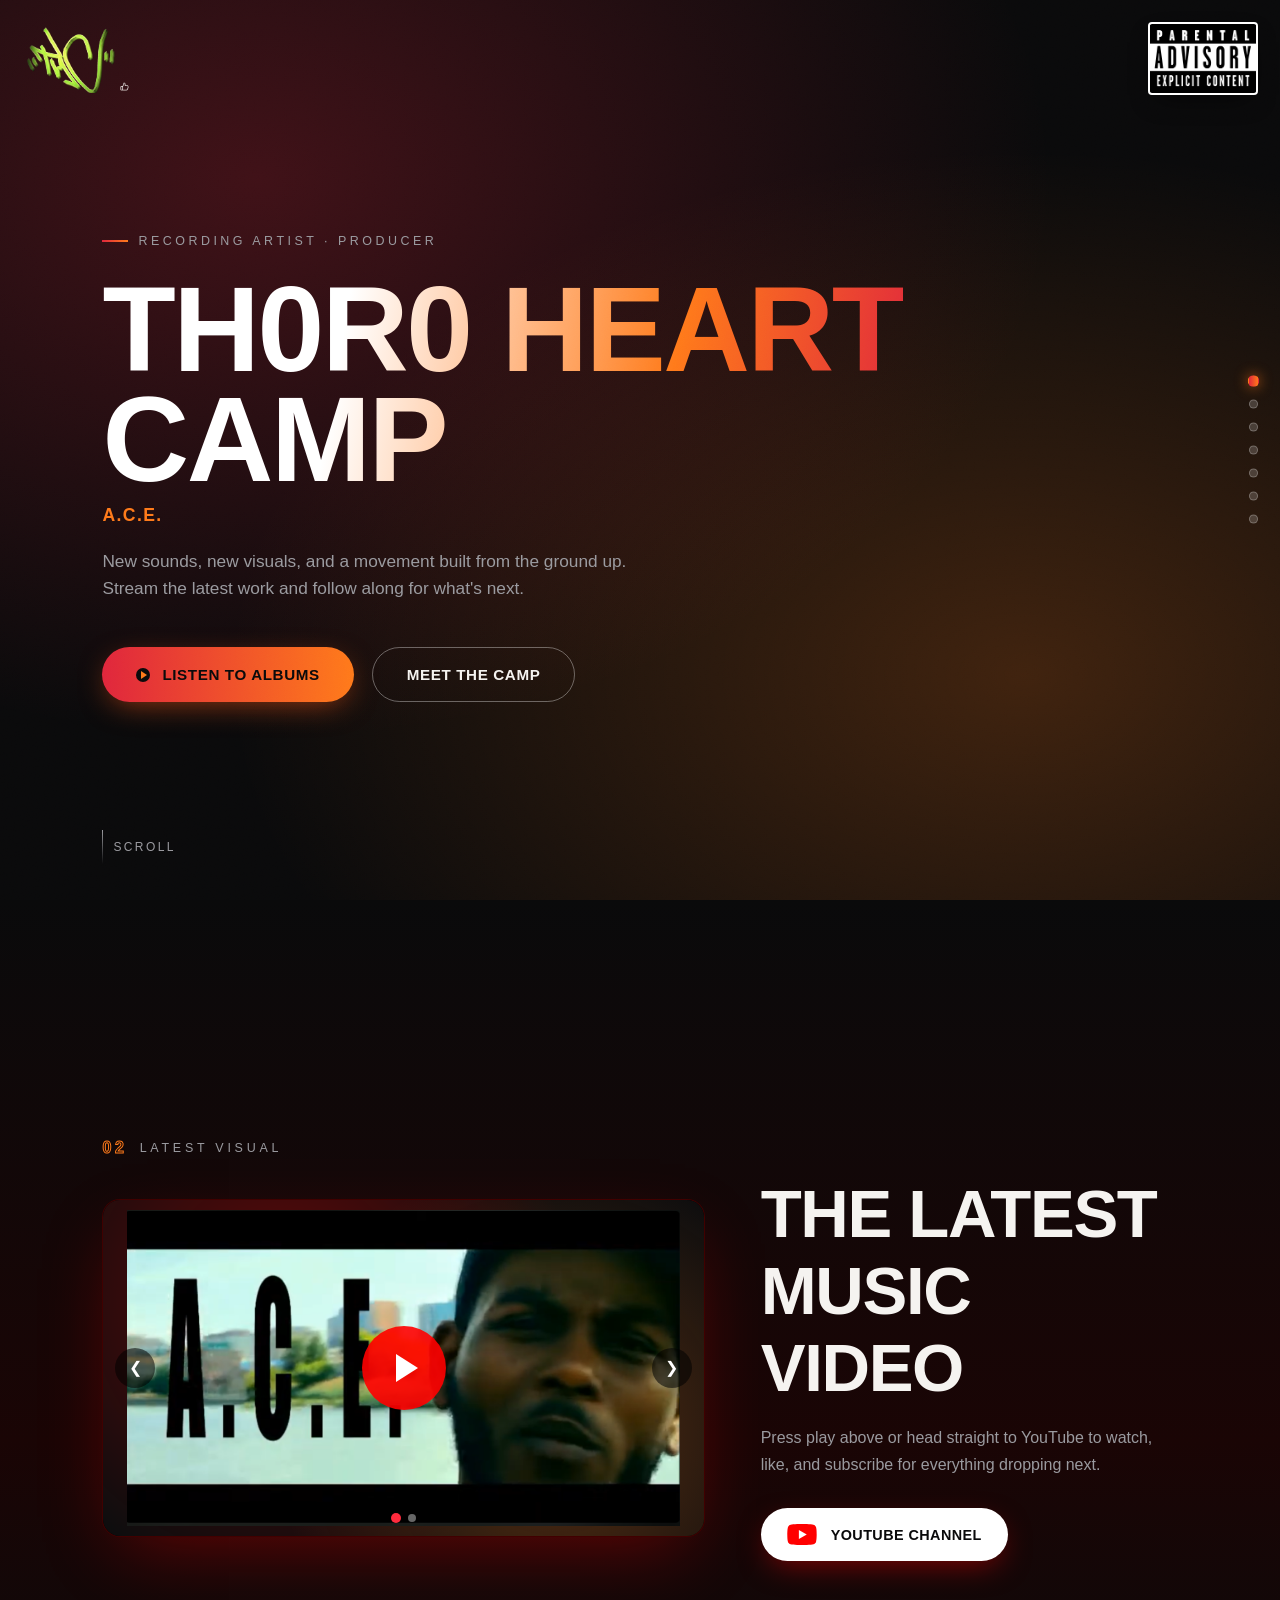
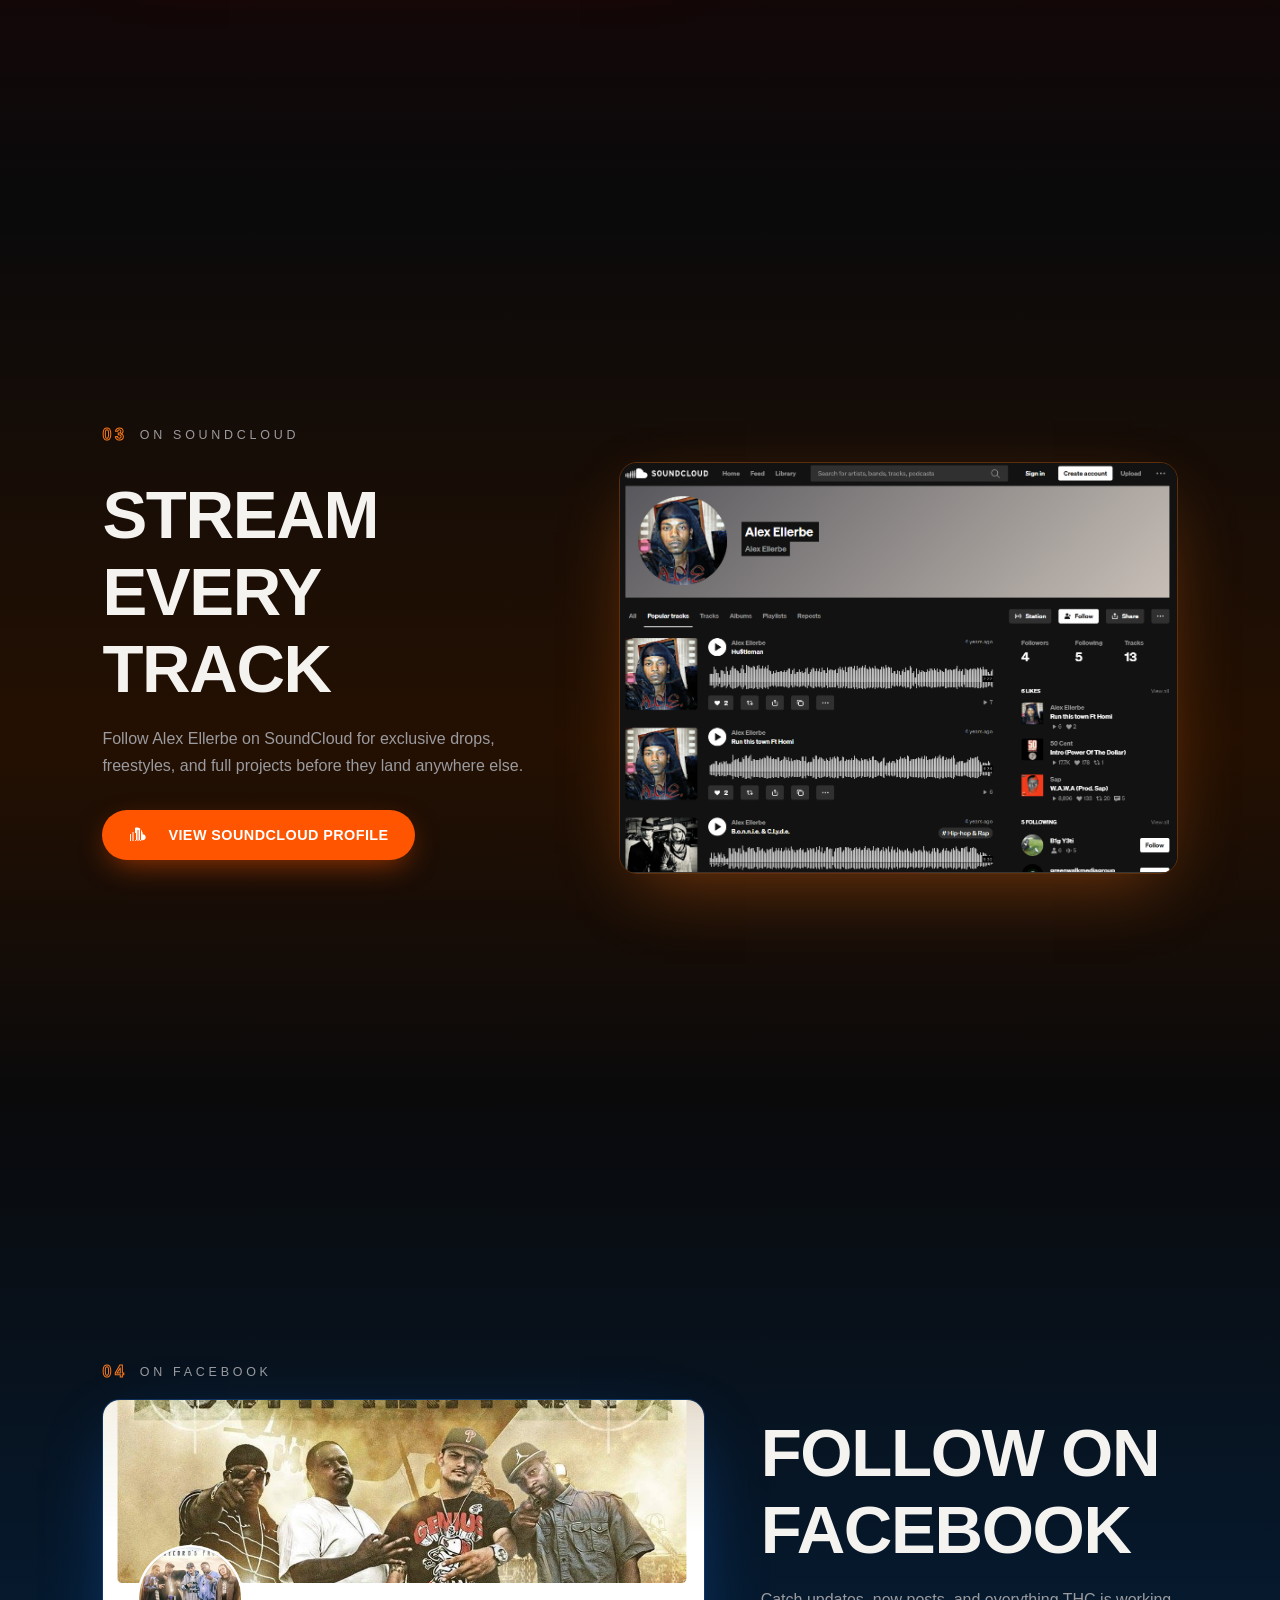
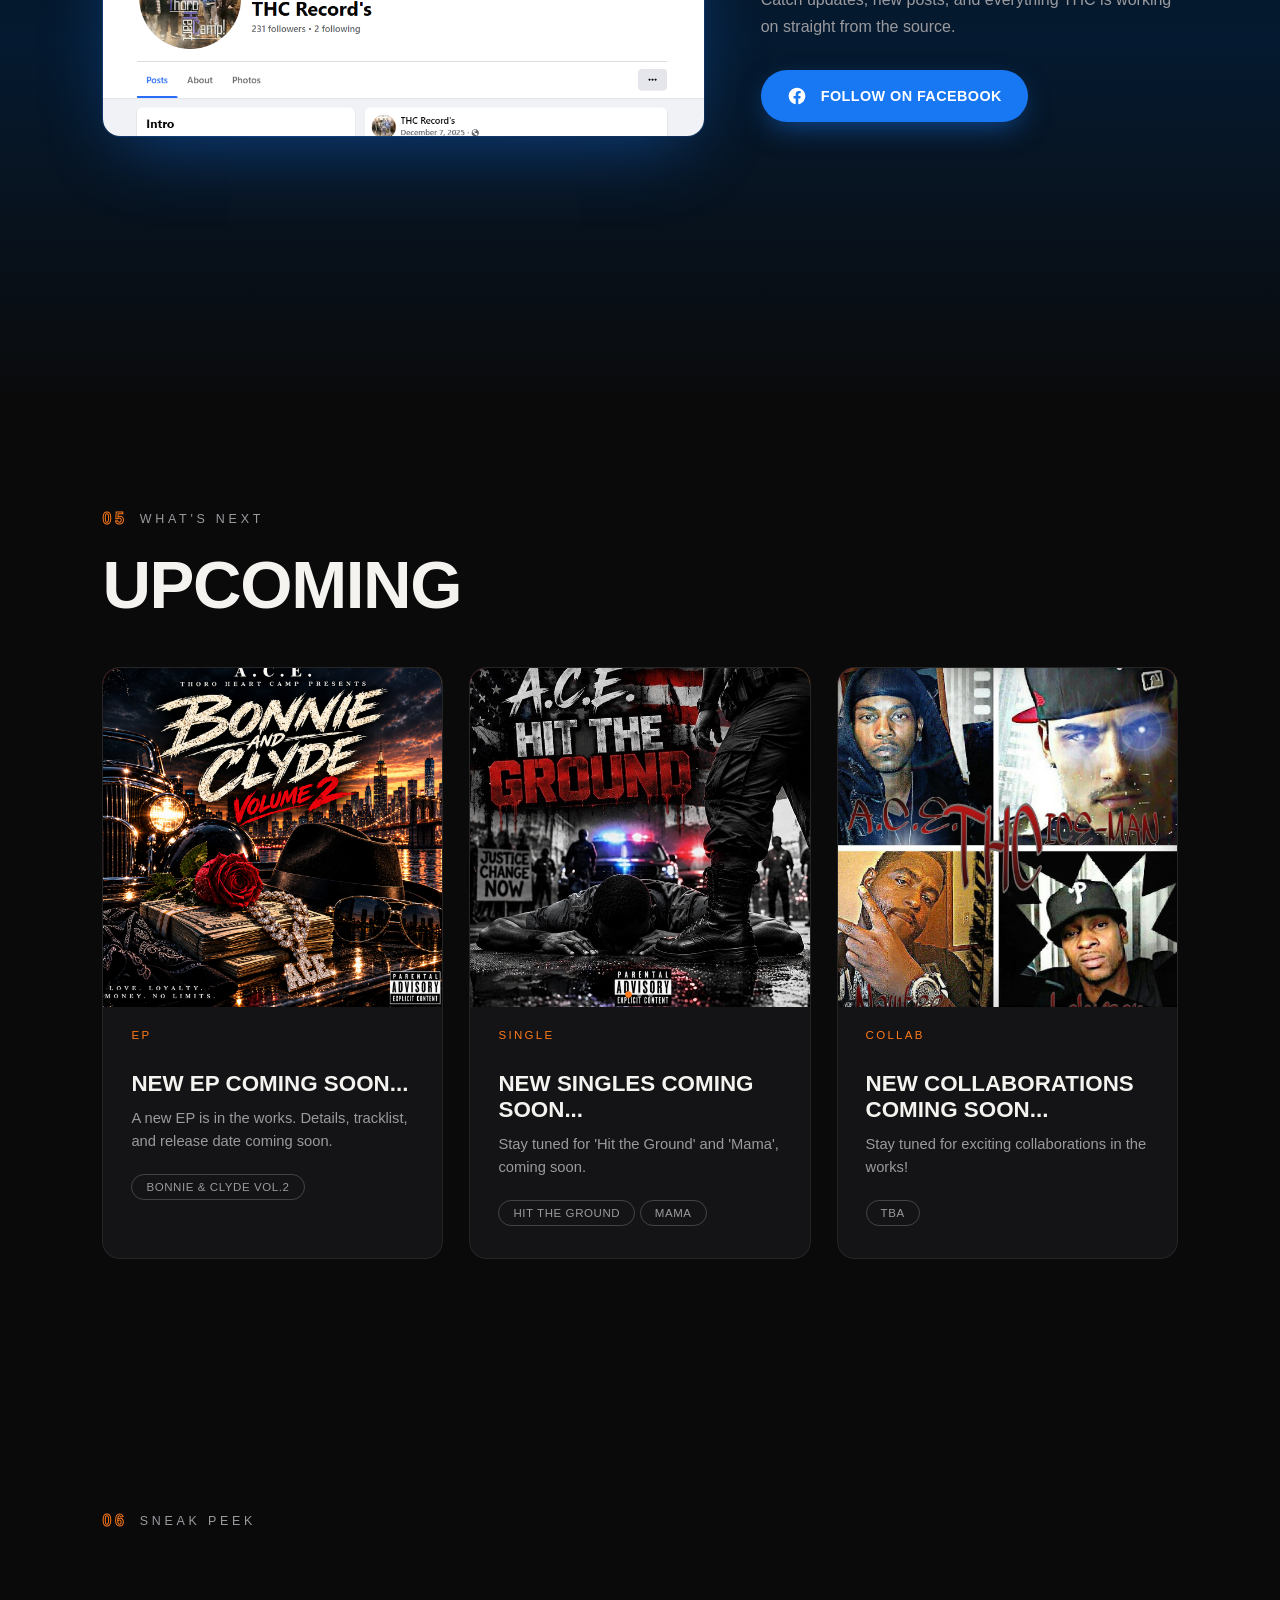
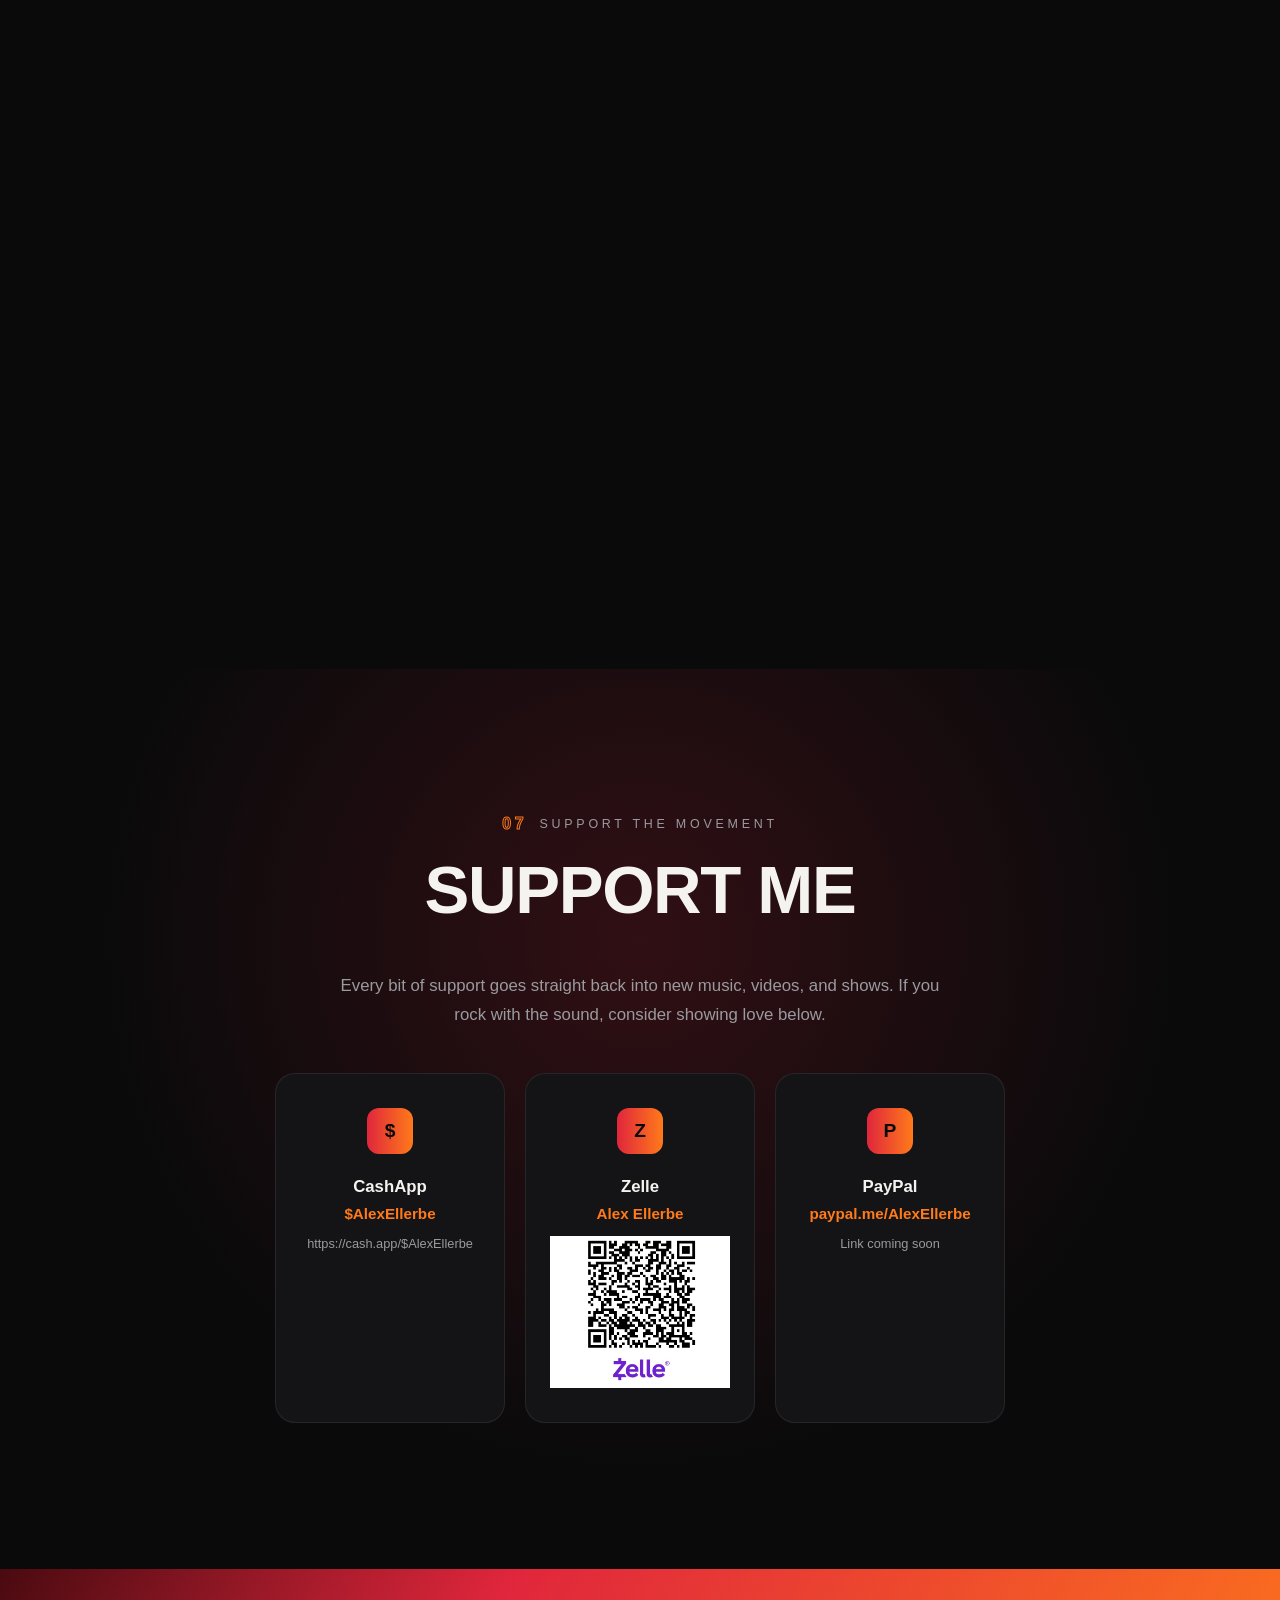
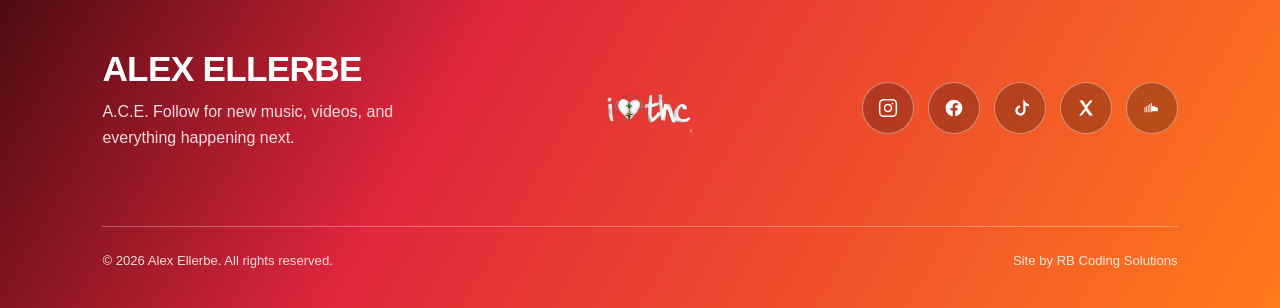
==== index.html @ c14cc1c6 "forever-remix" ====
<!doctype html>
<html lang="en">
<head>
<meta charset="UTF-8">
<meta name="viewport" content="width=device-width, initial-scale=1.0">
<title>Alex Ellerbe — A.C.E.</title>
<link rel="preconnect" href="https://fonts.googleapis.com">
<link rel="preconnect" href="https://fonts.gstatic.com" crossorigin>
<link href="https://fonts.googleapis.com/css2?family=Rubik+Bubbles&display=swap" rel="stylesheet">
<style>
  :root{
    --bg:#0a0a0b;
    --bg-2:#141416;
    --ink:#f5f3f0;
    --muted:#9a9a9f;
    --red:#e0263c;
    --orange:#ff7a1a;
    --grad: linear-gradient(90deg, var(--red), var(--orange));
    --yt-red:#ff0000;
    --sc-orange:#ff5500;
    --fb-blue:#1877f2;
  }
  *{box-sizing:border-box;}
  html{scroll-behavior:smooth;}
  body{
    margin:0;
    background:var(--bg);
    color:var(--ink);
    font-family: 'Helvetica Neue', Arial, sans-serif;
    -webkit-font-smoothing:antialiased;
    overflow-x:hidden;
  }
  h1,h2,h3{
    font-family: 'Arial Black', Arial, sans-serif;
    letter-spacing:-0.02em;
    text-transform:uppercase;
    margin:0;
  }
  a{color:inherit; text-decoration:none;}
  img{max-width:100%; display:block;}
  button{font-family:inherit; cursor:pointer;}

  /* ---------- NAV DOTS ---------- */
  .navdots{
    position:fixed; right:22px; top:50%; transform:translateY(-50%);
    display:flex; flex-direction:column; gap:14px; z-index:500;
  }
  .navdots a{
    width:9px; height:9px; border-radius:50%;
    background:rgba(255,255,255,0.18);
    border:1px solid rgba(255,255,255,0.25);
    transition:all .3s ease;
  }
  .navdots a.active{ background:var(--grad); border-color:transparent; box-shadow:0 0 10px rgba(255,122,26,.7); transform:scale(1.3);}
  @media (max-width:800px){ .navdots{display:none;} }

  /* ---------- GRAIN / NOISE ---------- */
  .grain{
    position:fixed; inset:0; pointer-events:none; z-index:2; opacity:.04; mix-blend-mode:overlay;
    background-image:url("data:image/svg+xml,%3Csvg xmlns='http://www.w3.org/2000/svg' width='120' height='120'%3E%3Cfilter id='n'%3E%3CfeTurbulence type='fractalNoise' baseFrequency='0.9' numOctaves='2' stitchTiles='stitch'/%3E%3C/filter%3E%3Crect width='100%25' height='100%25' filter='url(%23n)'/%3E%3C/svg%3E");
  }

  section{ position:relative; width:100%; min-height:100vh; padding:110px 8vw; display:flex; flex-direction:column; justify-content:center; }

  .reveal{ opacity:0; transform:translateY(36px); transition:opacity .9s ease, transform .9s ease; }
  .reveal.in{ opacity:1; transform:translateY(0); }

  /* ---------- HERO ---------- */
  .advisory-spot{
    position:absolute; top:22px; right:22px; z-index:5;
    width:110px; aspect-ratio:3/2; border-radius:4px; overflow:hidden;
    background:#000; border:2px solid #fff; box-shadow:0 10px 26px -10px rgba(0,0,0,.7);
  }
  .advisory-spot img{ position:absolute; inset:0; width:100%; height:100%; object-fit:contain; display:block; }
  .advisory-spot .cover-fallback{
    position:absolute; inset:0; display:flex; align-items:center; justify-content:center; text-align:center;
    font-family:'Arial Black',Arial,sans-serif; font-size:.56rem; color:#fff; text-transform:uppercase;
    letter-spacing:.05em; padding:4px; line-height:1.3;
  }
  .hero-image-spot{
    position:absolute; top:22px; left:22px; z-index:5;
    width:110px; aspect-ratio:3/2; border-radius:4px; overflow:hidden;
    /* background:#00000069; border:2px solid #fff; box-shadow:0 10px 26px -10px rgba(0,0,0,.7); */
  }
  .hero-image-spot img{ position:absolute; inset:0; width:100%; height:100%; object-fit:contain; display:block; }
  .hero-image-spot .cover-fallback{
    position:absolute; inset:0; display:flex; align-items:center; justify-content:center; text-align:center;
    font-family:'Arial Black',Arial,sans-serif; font-size:.56rem; color:#fff; text-transform:uppercase;
    letter-spacing:.05em; padding:4px; line-height:1.3;
  }
  @media (max-width:700px){
    .advisory-spot{ top:14px; right:14px; width:80px; }
    .advisory-spot .cover-fallback{ font-size:.44rem; }
    .hero-image-spot{ top:14px; left:14px; width:80px; }
    .hero-image-spot .cover-fallback{ font-size:.44rem; }
  }
  #hero{
    background:
      radial-gradient(ellipse at 20% 20%, rgba(224,38,60,.25), transparent 55%),
      radial-gradient(ellipse at 80% 75%, rgba(255,122,26,.22), transparent 55%),
      var(--bg);
    align-items:flex-start;
    padding-top:140px;
  }
  .kicker{
    display:inline-flex; align-items:center; gap:10px;
    font-size:.78rem; letter-spacing:.28em; color:var(--muted); text-transform:uppercase;
    margin-bottom:26px;
  }
  .kicker::before{ content:""; width:26px; height:2px; background:var(--grad); display:inline-block; }
  .hero-title{
    font-size:clamp(3rem, 10vw, 7.5rem);
    line-height:.92;
    background:linear-gradient(100deg,#fff 30%, var(--orange) 70%, var(--red) 100%);
    -webkit-background-clip:text; background-clip:text; color:transparent;
  }
  .hero-sub{
    margin-top:22px; max-width:560px; color:var(--muted); font-size:1.08rem; line-height:1.6;
  }
  .hero-alias{
    font-size:1.1rem; color:var(--orange); letter-spacing:.08em; margin-top:10px; font-weight:600;
  }
  .btn{
    display:inline-flex; align-items:center; gap:12px;
    padding:18px 34px; border-radius:100px; border:none;
    font-weight:800; font-size:.95rem; letter-spacing:.04em; text-transform:uppercase;
    background:var(--grad); color:#0a0a0b;
    box-shadow:0 8px 30px -8px rgba(255,90,20,.6);
    transition:transform .25s ease, box-shadow .25s ease;
  }
  .btn:hover{ transform:translateY(-3px) scale(1.02); box-shadow:0 14px 40px -8px rgba(255,90,20,.8); }
  .btn.ghost{
    background:transparent; color:var(--ink); border:1.5px solid rgba(255,255,255,.35); box-shadow:none;
  }
  .btn.ghost:hover{ border-color:var(--orange); color:var(--orange); transform:translateY(-3px); }
  .play-ico{
    width:14px; height:14px; border-radius:50%; background:#0a0a0b;
    display:inline-flex; align-items:center; justify-content:center;
  }
  .play-ico:after{ content:""; border-left:6px solid var(--orange); border-top:4px solid transparent; border-bottom:4px solid transparent; margin-left:2px;}
  .hero-actions{ display:flex; gap:18px; margin-top:44px; flex-wrap:wrap; }

  .scroll-cue{ position:absolute; bottom:36px; left:8vw; display:flex; align-items:center; gap:10px; color:var(--muted); font-size:.75rem; letter-spacing:.2em; text-transform:uppercase; }
  .scroll-cue .line{ width:1px; height:34px; background:linear-gradient(var(--muted), transparent); animation:scrolldown 1.8s infinite; }
  @keyframes scrolldown{ 0%{transform:scaleY(0); transform-origin:top;} 50%{transform:scaleY(1); transform-origin:top;} 51%{transform-origin:bottom;} 100%{transform:scaleY(0); transform-origin:bottom;} }

  .section-label{
    font-size:.78rem; letter-spacing:.3em; text-transform:uppercase; color:var(--muted); margin-bottom:18px; display:flex; align-items:center; gap:12px;
  }
  .section-label span.n{ font-size:1rem; -webkit-text-stroke:1px var(--orange); color:transparent; font-weight:800; }
  .section-title{ font-size:clamp(2.2rem,6vw,4.2rem); margin-bottom:44px; }

  /* ---------- EP PLAYER PAGE ---------- */
  .ep-page{
    position:fixed; inset:0; z-index:1000; background:var(--bg);
    overflow-y:auto; -webkit-overflow-scrolling:touch;
    opacity:0; visibility:hidden; pointer-events:none;
    transition:opacity .35s ease, visibility 0s linear .35s;
  }
  /* NOTE: no `transform` on this element — a transformed ancestor becomes the
     positioning anchor for any position:fixed descendant (like .now-bar),
     which breaks the player bar'''s pinning on mobile browsers. Fade only. */
  .ep-page.open{ opacity:1; visibility:visible; pointer-events:auto; transition:opacity .35s ease; }
  .ep-topbar{
    position:sticky; top:0; z-index:5; display:flex; align-items:center; justify-content:space-between;
    padding:20px 6vw; background:rgba(10,10,11,.85); backdrop-filter:blur(10px); border-bottom:1px solid rgba(255,255,255,.06);
  }
  .ep-back{
    display:inline-flex; align-items:center; gap:10px; background:rgba(255,255,255,.06); border:none; color:var(--ink);
    padding:10px 18px; border-radius:100px; font-size:.85rem; font-weight:700; letter-spacing:.03em; text-transform:uppercase;
    transition:background .2s ease;
  }
  .ep-back:hover{ background:rgba(255,255,255,.14); }
  .ep-hero{
    display:flex; align-items:flex-end; gap:28px; padding:56px 6vw 40px;
    background:
      radial-gradient(ellipse at 15% 0%, rgba(224,38,60,.3), transparent 60%),
      radial-gradient(ellipse at 85% 30%, rgba(255,122,26,.25), transparent 60%),
      var(--bg-2);
    flex-wrap:wrap;
  }
  .ep-cover{
    position:relative; width:180px; height:180px; border-radius:16px; flex-shrink:0; background:var(--grad);
    box-shadow:0 20px 50px -12px rgba(255,90,20,.5); overflow:hidden;
  }
  .ep-cover img{ position:absolute; inset:0; width:100%; height:100%; object-fit:cover; display:block; }
  .ep-cover .cover-fallback{
    position:absolute; inset:0; display:flex; align-items:center; justify-content:center;
    font-family:'Arial Black',Arial,sans-serif; font-size:2.4rem; color:#0a0a0b; text-transform:uppercase;
  }
  .ep-meta .ep-kind{ font-size:.78rem; letter-spacing:.25em; text-transform:uppercase; color:var(--orange); margin-bottom:10px; }
  .ep-meta h2{ font-size:clamp(1.8rem,4vw,3rem); margin-bottom:10px; }
  .ep-meta .ep-artist{ color:var(--muted); font-size:1rem; }
  .ep-meta .ep-stats{ display:flex; gap:22px; margin-top:18px; color:var(--muted); font-size:.85rem; flex-wrap:wrap; }
  .ep-meta .ep-stats b{ color:var(--ink); }

  .ep-list{ padding:16px 6vw 140px; }
  .track-row{
    display:flex; align-items:center; gap:18px; padding:16px 14px; border-radius:12px;
    border-bottom:1px solid rgba(255,255,255,.06); cursor:pointer; transition:background .2s ease;
  }
  .track-row:hover{ background:rgba(255,255,255,.04); }
  .track-row.playing{ background:rgba(255,122,26,.08); }
  .track-num{ width:26px; text-align:center; color:var(--muted); font-size:.9rem; flex-shrink:0; }
  .track-row.playing .track-num{ color:var(--orange); }
  .track-playbtn{
    width:42px; height:42px; border-radius:50%; background:rgba(255,255,255,.08); border:none; flex-shrink:0;
    display:flex; align-items:center; justify-content:center; transition:background .2s ease;
  }
  .track-row:hover .track-playbtn, .track-row.playing .track-playbtn{ background:var(--grad); }
  .track-playbtn .tri3{ border-left:11px solid var(--ink); border-top:7px solid transparent; border-bottom:7px solid transparent; margin-left:2px; }
  .track-row:hover .track-playbtn .tri3, .track-row.playing .track-playbtn .tri3{ border-left-color:#0a0a0b; }
  .track-playbtn .bars3{ display:none; align-items:flex-end; gap:2px; height:14px; }
  .track-playbtn.is-playing .tri3{ display:none; }
  .track-playbtn.is-playing .bars3{ display:flex; }
  .bars3 span{ width:3px; background:#0a0a0b; border-radius:1px; animation:barbounce 1s ease-in-out infinite; }
  .bars3 span:nth-child(2){ animation-delay:.2s; } .bars3 span:nth-child(3){ animation-delay:.4s; }
  @keyframes barbounce{ 0%,100%{ height:4px; } 50%{ height:14px; } }
  .track-info{ flex:1; min-width:0; }
  .track-info .t-title{ font-weight:700; font-size:1rem; white-space:nowrap; overflow:hidden; text-overflow:ellipsis; }
  .track-info .t-sub{ color:var(--muted); font-size:.82rem; margin-top:3px; }
  .track-wave{ display:none; align-items:flex-end; gap:2px; height:32px; width:120px; flex-shrink:0; }
  @media (min-width:700px){ .track-wave{ display:flex; } }
  .track-wave span{ flex:1; background:rgba(255,255,255,.18); border-radius:1px; }
  .track-row.playing .track-wave span{ background:linear-gradient(180deg,var(--orange),var(--red)); }
  .track-dur{ color:var(--muted); font-size:.85rem; width:48px; text-align:right; flex-shrink:0; }
  .track-dur.platform-badge{ width:auto; color:var(--orange); font-weight:700; font-size:.72rem; letter-spacing:.06em; text-transform:uppercase; }

  .track-embed{ max-height:0; overflow:hidden; transition:max-height .35s ease; }
  .track-embed.open{ max-height:200px; margin:2px 0 16px; }
  .track-embed .embed-inner{ border-radius:12px; overflow:hidden; background:#000; }
  .track-embed iframe{ width:100%; border:0; display:block; }

  .ep-elsewhere{ display:flex; gap:12px; flex-wrap:wrap; padding:0 6vw 60px; }
  .ep-elsewhere a{
    display:inline-flex; align-items:center; gap:10px; padding:12px 20px; border-radius:100px; font-size:.82rem;
    font-weight:700; letter-spacing:.03em; text-transform:uppercase; border:1px solid rgba(255,255,255,.15); transition:all .2s ease;
  }
  .ep-elsewhere a:hover{ border-color:var(--orange); background:rgba(255,122,26,.1); }

  /* ---------- ALBUMS GRID PAGE ---------- */
  .albums-intro{ padding:48px 6vw 8px; }
  .albums-intro h2{ font-size:clamp(1.8rem,4vw,3rem); margin-bottom:10px; }
  .albums-intro p{ color:var(--muted); max-width:520px; line-height:1.6; }
  .album-grid{
    display:grid; grid-template-columns:repeat(auto-fill, minmax(160px,1fr)); gap:26px;
    padding:28px 6vw 100px;
  }
  .album-card{ cursor:pointer; transition:transform .25s ease; }
  .album-card:hover{ transform:translateY(-6px); }
  .album-cover{
    position:relative; aspect-ratio:1/1; border-radius:16px; overflow:hidden; margin-bottom:14px;
    background:var(--grad); box-shadow:0 18px 40px -14px rgba(255,90,20,.4); transition:box-shadow .25s ease;
  }
  .album-card:hover .album-cover{ box-shadow:0 24px 55px -14px rgba(255,90,20,.55); }
  .album-cover img{ position:absolute; inset:0; width:100%; height:100%; object-fit:cover; display:block; }
  .album-cover .cover-fallback{
    position:absolute; inset:0; display:flex; align-items:center; justify-content:center;
    font-family:'Arial Black',Arial,sans-serif; font-size:1.3rem; color:rgba(10,10,11,.55);
    text-transform:uppercase; letter-spacing:.04em; text-align:center; padding:10px;
  }
  .album-cover .album-play{
    position:absolute; inset:0; display:flex; align-items:center; justify-content:center;
    background:rgba(10,10,11,0); transition:background .25s ease;
  }
  .album-card:hover .album-play{ background:rgba(10,10,11,.35); }
  .album-play .circle5{
    width:52px; height:52px; border-radius:50%; background:var(--grad); display:flex; align-items:center; justify-content:center;
    opacity:0; transform:scale(.8); transition:opacity .25s ease, transform .25s ease;
    box-shadow:0 8px 24px -6px rgba(255,90,20,.6);
  }
  .album-card:hover .circle5{ opacity:1; transform:scale(1); }
  .circle5 .tri5{ border-left:14px solid #0a0a0b; border-top:9px solid transparent; border-bottom:9px solid transparent; margin-left:3px; }
  .album-title{ font-weight:800; font-size:.98rem; line-height:1.3; }
  .album-kind{ color:var(--orange); font-size:.68rem; text-transform:uppercase; letter-spacing:.15em; margin-top:4px; }

  /* ---------- MEMBERS PAGE ---------- */
  .members-intro{ padding:48px 6vw 8px; }
  .members-intro h2{ font-size:clamp(1.8rem,4vw,3rem); margin-bottom:10px; }
  .members-intro p{ color:var(--muted); max-width:560px; line-height:1.6; }

  .member-grid{
    display:grid; grid-template-columns:repeat(auto-fill, minmax(220px,1fr)); gap:26px;
    padding:28px 6vw 10px;
  }
  .member-card{
    background:var(--bg-2); border:1px solid rgba(255,255,255,.07); border-radius:18px; overflow:hidden;
    transition:transform .3s ease, border-color .3s ease;
  }
  .member-card:hover{ transform:translateY(-6px); border-color:rgba(255,122,26,.45); }
  .member-photo{ position:relative; aspect-ratio:1/1; background:var(--grad); overflow:hidden; }
  .member-photo img{ position:absolute; inset:0; width:100%; height:100%; object-fit:cover; display:block; }
  .member-photo .cover-fallback{
    position:absolute; inset:0; display:flex; align-items:center; justify-content:center;
    font-family:'Arial Black',Arial,sans-serif; font-size:1.6rem; color:rgba(10,10,11,.55);
    text-transform:uppercase; letter-spacing:.04em;
  }
  .member-slot{ position:relative; }
  .tribute-tag{
    position:absolute; top:-24px; left:12px; z-index:6;
    font-family:'Rubik Bubbles', 'Arial Black', sans-serif;
    font-size:1.5rem; line-height:1; letter-spacing:.02em;
    color:#fff;
    -webkit-text-stroke: 1.5px #000;
    text-shadow:
      -2px 0 0 #000, 2px 0 0 #000, 0 -2px 0 #000, 0 2px 0 #000,
      -2px -2px 0 #000, 2px -2px 0 #000, -2px 2px 0 #000, 2px 2px 0 #000,
      0 6px 10px rgba(0,0,0,.5);
    transform:rotate(-6deg);
    pointer-events:none;
    white-space:nowrap;
  }
  .member-info{ padding:20px 22px 24px; }
  .member-name{ font-weight:800; font-size:1.15rem; text-transform:uppercase; letter-spacing:.02em; margin-bottom:3px; }
  .member-role{ color:var(--orange); font-size:.7rem; text-transform:uppercase; letter-spacing:.16em; margin-bottom:12px; }
  .member-bio{ color:var(--muted); font-size:.88rem; line-height:1.65; }

  .gallery-section{ padding:36px 6vw 100px; }
  .gallery-section h3{ font-size:clamp(1.4rem,3vw,2rem); margin-bottom:8px; }
  .gallery-section .gallery-sub{ color:var(--muted); font-size:.92rem; margin-bottom:26px; }
  .gallery-grid{
    display:grid; grid-template-columns:repeat(auto-fill, minmax(170px,1fr)); gap:16px;
  }
  .gallery-item{
    position:relative; min-height:170px; border-radius:14px; overflow:hidden; background:var(--bg-2);
    border:1px solid rgba(255,255,255,.07); transition:transform .3s ease, border-color .3s ease;
    display:flex; align-items:center; justify-content:center;
  }
  .gallery-item:hover{ transform:translateY(-4px); border-color:rgba(255,122,26,.4); }
  .gallery-item img{ display:block; width:100%; height:100%; max-height:480px; object-fit:contain; }
  .gallery-item .cover-fallback{
    position:absolute; inset:0; display:flex; align-items:center; justify-content:center;
    font-size:.7rem; letter-spacing:.1em; text-transform:uppercase; color:var(--muted);
  }

  .now-bar{
    position:fixed; left:0; right:0; bottom:0; z-index:6;
    background:rgba(14,14,15,.96); backdrop-filter:blur(10px); border-top:1px solid rgba(255,255,255,.08);
    display:flex; align-items:center; gap:18px; padding:12px 6vw;
    transform:translateY(100%); transition:transform .3s ease;
  }
  .now-bar.show{ transform:translateY(0); }
  .now-art{ width:44px; height:44px; border-radius:8px; background:var(--grad); flex-shrink:0; }
  .now-meta{ min-width:0; width:140px; flex-shrink:0; }
  .now-meta .n-title{ font-size:.88rem; font-weight:700; white-space:nowrap; overflow:hidden; text-overflow:ellipsis; }
  .now-meta .n-artist{ font-size:.75rem; color:var(--muted); white-space:nowrap; overflow:hidden; text-overflow:ellipsis; }
  .now-controls{ display:flex; align-items:center; gap:14px; flex-shrink:0; }
  .now-controls button{ background:none; border:none; color:var(--ink); display:flex; align-items:center; justify-content:center; }
  .now-controls .skip{ font-size:1.3rem; opacity:.8; }
  .now-controls .skip:hover{ opacity:1; color:var(--orange); }
  .now-playbtn{
    width:38px; height:38px; border-radius:50%; background:var(--grad) !important; display:flex; align-items:center; justify-content:center;
  }
  .now-playbtn .tri4{ border-left:10px solid #0a0a0b; border-top:6px solid transparent; border-bottom:6px solid transparent; margin-left:2px; }
  .now-playbtn .pause4{ display:none; gap:3px; }
  .now-playbtn .pause4 span{ width:3px; height:12px; background:#0a0a0b; border-radius:1px; }
  .now-playbtn.is-playing .tri4{ display:none; }
  .now-playbtn.is-playing .pause4{ display:flex; }
  .now-seek{ flex:1; display:flex; align-items:center; gap:10px; min-width:0; }
  .now-time{ font-size:.75rem; color:var(--muted); width:36px; flex-shrink:0; }
  .now-range{
    flex:1; height:4px; -webkit-appearance:none; appearance:none; background:rgba(255,255,255,.15); border-radius:2px; outline:none;
  }
  .now-range::-webkit-slider-thumb{ -webkit-appearance:none; width:13px; height:13px; border-radius:50%; background:var(--orange); cursor:pointer; }
  .now-range::-moz-range-thumb{ width:13px; height:13px; border-radius:50%; background:var(--orange); border:none; cursor:pointer; }
  @media (max-width:640px){ .now-meta{ display:none; } }

  /* ---------- YOUTUBE SECTION ---------- */
  #video{ background:linear-gradient(180deg, #0a0a0b, #1a0505 60%, #0a0a0b); }
  .video-wrap{
    display:grid; grid-template-columns:1.3fr .9fr; gap:56px; align-items:center;
  }
  @media (max-width:900px){ .video-wrap{ grid-template-columns:1fr; } }
  .video-carousel{
    position:relative; border-radius:18px; overflow:hidden; aspect-ratio:16/9; background:#000;
    border:1px solid rgba(255,0,0,.25);
    box-shadow:0 25px 70px -20px rgba(255,0,0,.35);
  }
  .video-track{ display:flex; width:100%; height:100%; transition:transform .5s ease; }
  .video-frame{
    position:relative; flex:0 0 100%; width:100%; height:100%; background:#000; overflow:hidden;
  }
  .video-frame iframe{ width:100%; height:100%; border:0; }
  .vid-arrow{
    position:absolute; top:50%; transform:translateY(-50%); z-index:6;
    width:40px; height:40px; border-radius:50%; border:none; cursor:pointer;
    background:rgba(0,0,0,.55); color:#fff; font-size:1rem; display:flex; align-items:center; justify-content:center;
    transition:background .2s ease;
  }
  .vid-arrow:hover{ background:rgba(224,38,60,.85); }
  .vid-arrow.prev{ left:12px; }
  .vid-arrow.next{ right:12px; }
  .vid-dots{
    position:absolute; bottom:14px; left:0; right:0; z-index:6;
    display:flex; justify-content:center; gap:8px;
  }
  .vid-dots span{
    width:8px; height:8px; border-radius:50%; background:rgba(255,255,255,.4); cursor:pointer;
    transition:background .2s ease, transform .2s ease; display:inline-block;
  }
  .vid-dots span.active{ background:#ff2b3d; transform:scale(1.25); }
  .video-frame a.thumb-link{ position:absolute; inset:0; display:block; }
  .video-frame .thumb{
    width:100%; height:100%; display:flex; align-items:center; justify-content:center; text-align:center; padding:24px;
    background:
      radial-gradient(circle at 30% 30%, rgba(255,0,0,.35), transparent 60%),
      radial-gradient(circle at 75% 70%, rgba(255,122,26,.3), transparent 55%),
      #0d0d0e;
    transition:filter .3s ease, transform .5s ease;
  }
  .video-frame:hover .thumb{ filter:brightness(1.15); transform:scale(1.03); }
  .thumb .thumb-text{ font-family:'Arial Black',Arial,sans-serif; text-transform:uppercase; letter-spacing:-.01em; font-size:clamp(1.4rem,3vw,2.2rem); color:rgba(255,255,255,.85); }
  .thumb .thumb-sub{ display:block; font-size:.85rem; letter-spacing:.2em; color:var(--muted); margin-top:10px; text-transform:uppercase; }
  .video-frame .play-overlay{
    position:absolute; inset:0; display:flex; align-items:center; justify-content:center; pointer-events:none;
  }
  .play-overlay .circle{
    width:84px; height:84px; border-radius:50%; background:rgba(255,0,0,.9); display:flex; align-items:center; justify-content:center;
    box-shadow:0 0 0 0 rgba(255,0,0,.5); transition:transform .3s ease;
  }
  .video-frame:hover .play-overlay .circle{ transform:scale(1.1); }
  .play-overlay .tri2{ border-left:22px solid #fff; border-top:14px solid transparent; border-bottom:14px solid transparent; margin-left:6px; }
  .yt-badge{
    display:inline-flex; align-items:center; gap:14px; padding:16px 26px; border-radius:100px;
    background:#fff; color:#0a0a0b; font-weight:800; letter-spacing:.03em; text-transform:uppercase; font-size:.9rem;
    box-shadow:0 10px 30px -8px rgba(255,0,0,.5);
    transition:transform .25s ease;
  }
  .yt-badge:hover{ transform:translateY(-3px) scale(1.03); }
  .yt-logo{ width:30px; height:21px; flex-shrink:0; }
  .video-copy p{ color:var(--muted); line-height:1.7; margin:18px 0 30px; max-width:440px; }

  /* ---------- SOUNDCLOUD SECTION ---------- */
  #soundcloud{ background:linear-gradient(180deg, #0a0a0b, #241002 60%, #0a0a0b); }
  .sc-wrap{
    display:grid; grid-template-columns:.95fr 1.15fr; gap:56px; align-items:center;
  }
  @media (max-width:900px){ .sc-wrap{ grid-template-columns:1fr; } }
  .sc-shot{
    border-radius:18px; overflow:hidden; border:1px solid rgba(255,122,26,.3);
    box-shadow:0 25px 70px -20px rgba(255,122,26,.4);
  }
  .sc-badge{
    display:inline-flex; align-items:center; gap:14px; padding:16px 26px; border-radius:100px;
    background:var(--sc-orange); color:#fff; font-weight:800; letter-spacing:.03em; text-transform:uppercase; font-size:.9rem;
    box-shadow:0 10px 30px -8px rgba(255,85,0,.6);
    transition:transform .25s ease;
  }
  .sc-badge:hover{ transform:translateY(-3px) scale(1.03); }
  .sc-copy p{ color:var(--muted); line-height:1.7; margin:18px 0 30px; max-width:440px; }

  /* ---------- FACEBOOK SECTION ---------- */
  #facebook{ background:linear-gradient(180deg, #0a0a0b, #051a30 60%, #0a0a0b); }
  .fb-wrap{
    display:grid; grid-template-columns:1.3fr .9fr; gap:56px; align-items:center;
  }
  @media (max-width:900px){ .fb-wrap{ grid-template-columns:1fr; } }
  .fb-panel{
    position:relative; border-radius:18px; overflow:hidden; aspect-ratio:16/9; background:#000;
    border:1px solid rgba(24,119,242,.3);
    box-shadow:0 25px 70px -20px rgba(24,119,242,.45);
    display:flex; align-items:center; justify-content:center;
    background:
      radial-gradient(circle at 30% 30%, rgba(24,119,242,.4), transparent 60%),
      radial-gradient(circle at 75% 70%, rgba(66,165,245,.28), transparent 55%),
      #0a0e14;
    transition:filter .3s ease, transform .5s ease;
  }
  .fb-panel:hover{ filter:brightness(1.15); transform:scale(1.02); }
  .fb-panel .fb-mark{ width:88px; height:88px; flex-shrink:0; }
  .fb-badge{
    display:inline-flex; align-items:center; gap:14px; padding:16px 26px; border-radius:100px;
    background:var(--fb-blue); color:#fff; font-weight:800; letter-spacing:.03em; text-transform:uppercase; font-size:.9rem;
    box-shadow:0 10px 30px -8px rgba(24,119,242,.6);
    transition:transform .25s ease;
  }
  .fb-badge:hover{ transform:translateY(-3px) scale(1.03); }
  .fb-copy p{ color:var(--muted); line-height:1.7; margin:18px 0 30px; max-width:440px; }

  /* ---------- UPCOMING ---------- */
  #upcoming{ background:var(--bg); }
  .cards{ display:grid; grid-template-columns:repeat(3,1fr); gap:26px; }
  @media (max-width:900px){ .cards{ grid-template-columns:1fr; } }
  .card{
    background:var(--bg-2); border:1px solid rgba(255,255,255,.07); border-radius:18px; padding:32px 28px;
    position:relative; overflow:hidden; transition:transform .3s ease, border-color .3s ease;
  }
  .card:hover{ transform:translateY(-8px); border-color:rgba(255,122,26,.5); }
  .card::before{
    content:""; position:absolute; top:0; left:0; right:0; height:3px; background:var(--grad);
    transform:scaleX(0); transform-origin:left; transition:transform .4s ease;
  }
  .card:hover::before{ transform:scaleX(1); }
  .card-cover{
    position:relative; aspect-ratio:1/1; margin:-32px -28px 22px; background:var(--bg-2); overflow:hidden;
  }
  .card-cover .cover-fallback{
    position:absolute; inset:0; display:flex; align-items:center; justify-content:center; z-index:0;
    background:var(--grad); font-family:'Arial Black',Arial,sans-serif; font-size:1.6rem; color:rgba(10,10,11,.55);
    text-transform:uppercase; letter-spacing:.04em;
  }
  .card-cover img.slide{
    position:absolute; inset:0; z-index:1; width:100%; height:100%; object-fit:cover; display:block;
    opacity:0; transition:opacity 1.1s ease, transform 6s ease;
  }
  .card-cover img.slide.active{ opacity:1; z-index:2; transform:scale(1.06); }
  .card:hover .card-cover img.slide.active{ transform:scale(1.12); }
  .card-cover .slide-dots{
    position:absolute; bottom:10px; left:0; right:0; z-index:3; display:flex; justify-content:center; gap:6px;
  }
  .card-cover .slide-dots span{ width:5px; height:5px; border-radius:50%; background:rgba(255,255,255,.4); transition:background .3s ease, transform .3s ease; }
  .card-cover .slide-dots span.active{ background:var(--orange); transform:scale(1.3); }
  .card .tag{ font-size:.72rem; letter-spacing:.2em; text-transform:uppercase; color:var(--orange); margin-bottom:16px; display:block; }
  .card h4{ font-size:1.4rem; text-transform:none; font-family:inherit; font-weight:800; margin-bottom:10px; }
  .card p{ color:var(--muted); font-size:.92rem; line-height:1.6; margin:0 0 20px; }
  .status-pill{ display:inline-block; font-size:.72rem; padding:6px 14px; border-radius:100px; border:1px solid rgba(255,255,255,.2); color:var(--muted); letter-spacing:.05em; text-transform:uppercase; }

  /* ---------- SNIPPETS ---------- */
  #snippets{ background:var(--bg); }
  .snippets-sub{ color:var(--muted); font-size:.95rem; margin:-10px 0 34px; max-width:560px; }
  .snippet-grid{ display:grid; grid-template-columns:repeat(3,1fr); gap:26px; }
  @media (max-width:900px){ .snippet-grid{ grid-template-columns:1fr; } }
  .snippet-card{
    background:var(--bg-2); border:1px solid rgba(255,255,255,.07); border-radius:18px; overflow:hidden;
    transition:transform .3s ease, border-color .3s ease;
  }
  .snippet-card:hover{ transform:translateY(-6px); border-color:rgba(255,122,26,.45); }
  .snippet-cover{ position:relative; aspect-ratio:1/1; background:var(--grad); overflow:hidden; }
  .snippet-cover img{ position:absolute; inset:0; width:100%; height:100%; object-fit:cover; display:block; }
  .snippet-cover .cover-fallback{
    position:absolute; inset:0; display:flex; align-items:center; justify-content:center; z-index:0;
    font-family:'Arial Black',Arial,sans-serif; font-size:1.6rem; color:rgba(10,10,11,.55);
    text-transform:uppercase; letter-spacing:.04em;
  }
  .snippet-play{
    position:absolute; inset:0; margin:auto; width:60px; height:60px; border-radius:50%; border:none; cursor:pointer;
    background:rgba(10,10,11,.55); display:flex; align-items:center; justify-content:center; z-index:2;
    transition:background .25s ease, transform .25s ease;
  }
  .snippet-card:hover .snippet-play{ background:rgba(224,38,60,.85); transform:scale(1.08); }
  .snippet-play .tri3{ border-left:18px solid #fff; border-top:12px solid transparent; border-bottom:12px solid transparent; margin-left:4px; }
  .snippet-play .bars3{ display:none; align-items:flex-end; gap:4px; height:22px; }
  .snippet-play.is-playing .tri3{ display:none; }
  .snippet-play.is-playing .bars3{ display:flex; }
  .snippet-play .bars3 span{ width:5px; background:#fff; border-radius:2px; animation:barbounce 1s ease-in-out infinite; }
  .snippet-play .bars3 span:nth-child(2){ animation-delay:.2s; }
  .snippet-play .bars3 span:nth-child(3){ animation-delay:.4s; }
  .snippet-info{ padding:18px 20px 22px; }
  .snippet-title{ font-weight:800; font-size:1rem; margin-bottom:12px; }
  .snippet-bar{ height:4px; border-radius:100px; background:rgba(255,255,255,.1); overflow:hidden; }
  .snippet-fill{ display:block; height:100%; width:0%; background:var(--grad); transition:width .1s linear; }

  /* ---------- SUPPORT ---------- */
  #support{
    background:radial-gradient(ellipse at 50% 30%, rgba(224,38,60,.18), transparent 60%), var(--bg);
    text-align:center; align-items:center;
  }
  #support .section-label, #support .section-title, #support .support-copy{ align-self:center; }
  .support-copy{ max-width:600px; margin:0 auto 44px; color:var(--muted); line-height:1.7; font-size:1.05rem; }
  .support-options{ display:flex; gap:20px; justify-content:center; flex-wrap:wrap; }
  .support-card{
    width:230px; padding:34px 24px; border-radius:20px; background:var(--bg-2);
    border:1px solid rgba(255,255,255,.08); transition:transform .3s ease, border-color .3s ease;
  }
  .support-card:hover{ transform:translateY(-6px); border-color:var(--orange); }
  .support-icon{ width:46px; height:46px; margin:0 auto 18px; border-radius:12px; background:var(--grad); display:flex; align-items:center; justify-content:center; font-weight:800; color:#0a0a0b; font-size:1.2rem; }
  .support-card h4{ text-transform:none; font-family:inherit; font-weight:800; font-size:1.05rem; margin-bottom:8px; }
  .support-card .tagname{ color:var(--orange); font-weight:700; font-size:.95rem; margin-bottom:14px; }
  .support-card .note{ color:var(--muted); font-size:.8rem; }

  /* ---------- FOOTER ---------- */
  footer{
    background:linear-gradient(120deg, #4a0a10, var(--red) 35%, var(--orange) 100%);
    padding:80px 8vw 40px;
    position:relative;
  }
  .foot-top{ display:flex; justify-content:space-between; align-items:center; flex-wrap:wrap; gap:40px; margin-bottom:60px; }
  .foot-brand h2{ font-size:2.2rem; color:#fff; }
  .foot-brand p{ color:rgba(255,255,255,.85); margin-top:10px; max-width:320px; line-height:1.6; }
  .foot-image-spot{
    position:relative; width:100px; height:100px; border-radius:12px; overflow:hidden; flex-shrink:0;
    /* background:rgba(0,0,0,.25); border:1.5px solid rgba(255,255,255,.4); */
  }
  .foot-image-spot img{ position:absolute; inset:0; width:100%; height:100%; object-fit:contain; display:block; }
  .foot-image-spot .cover-fallback{
    position:absolute; inset:0; display:flex; align-items:center; justify-content:center; text-align:center;
    font-size:.68rem; letter-spacing:.08em; text-transform:uppercase; color:rgba(255,255,255,.85); padding:6px; line-height:1.3;
  }
  .social-row{ display:flex; gap:14px; flex-wrap:wrap; }
  .social-btn{
    width:52px; height:52px; border-radius:50%; background:rgba(0,0,0,.25); border:1.5px solid rgba(255,255,255,.4);
    display:flex; align-items:center; justify-content:center; color:#fff; transition:all .25s ease;
  }
  .social-btn:hover{ background:#0a0a0b; border-color:#0a0a0b; transform:translateY(-4px); }
  .social-btn svg{ width:20px; height:20px; }
  .foot-bottom{ display:flex; justify-content:space-between; flex-wrap:wrap; gap:14px; border-top:1px solid rgba(255,255,255,.3); padding-top:26px; color:rgba(255,255,255,.85); font-size:.82rem; }

  ::selection{ background:var(--orange); color:#0a0a0b; }
</style>
</head>
<body>

<div class="grain"></div>

<nav class="navdots" id="navdots">
  <a href="#hero" data-label="Home" class="active"></a>
  <a href="#video" data-label="Video"></a>
  <a href="#soundcloud" data-label="SoundCloud"></a>
  <a href="#facebook" data-label="Facebook"></a>
  <a href="#upcoming" data-label="Upcoming"></a>
  <a href="#snippets" data-label="Snippets"></a>
  <a href="#support" data-label="Support"></a>
</nav>

<!-- HERO -->
<section id="hero">
  <!--
    PARENTAL ADVISORY IMAGE SPOT — top right corner of the hero.
    Change the src="..." below to point at your advisory image file.
    If the image doesn't load yet, this just shows a placeholder box
    instead of a broken image icon.
  -->
  <div class="advisory-spot">
    <div class="cover-fallback">Parental Advisory Image Here</div>
    <img src="gallery/Parental_Advisory_label.svg.png" alt="Parental Advisory" onerror="this.remove()">
  </div>
  <!--
    IMAGE SPOT — top left corner of the hero, same size as the Parental
    Advisory spot. Change the src="..." below to point at your image file.
  -->
  <div class="hero-image-spot">
    <!-- <div class="cover-fallback">Image Here</div> -->
    <img src="gallery/thcgraffiti.png" alt="" onerror="this.remove()">
  </div>
  <div class="reveal in">
    <div class="kicker">Recording Artist &middot; Producer</div>
    <h1 class="hero-title">Th0r0 Heart<br>Camp</h1>
    <div class="hero-alias">A.C.E.</div>
    <p class="hero-sub">New sounds, new visuals, and a movement built from the ground up. Stream the latest work and follow along for what's next.</p>
    <div class="hero-actions">
      <button class="btn" id="openPlayer"><span class="play-ico"></span> Listen to Albums</button>
      <button class="btn ghost" id="openMembers">Meet The Camp</button>
    </div>
  </div>
  <div class="scroll-cue"><span class="line"></span> Scroll</div>
</section>

<!-- ALBUMS — GRID OF ALL RELEASES -->
<div class="ep-page" id="albumsPage">
  <div class="ep-topbar">
    <button class="ep-back" id="albumsClose">&larr; Back</button>
    <div style="color:var(--muted); font-size:.8rem; letter-spacing:.15em; text-transform:uppercase;">Discography</div>
  </div>

  <div class="albums-intro">
    <h2>Albums &amp; EPs</h2>
    <p>Pick a release to open its tracklist and start streaming.</p>
  </div>

  <div class="album-grid" id="albumGrid"><!-- album cards injected by script --></div>
</div>

<!-- MEMBERS — MEET THE CAMP -->
<div class="ep-page" id="membersPage">
  <div class="ep-topbar">
    <button class="ep-back" id="membersClose">&larr; Back</button>
    <div style="color:var(--muted); font-size:.8rem; letter-spacing:.15em; text-transform:uppercase;">The Camp</div>
  </div>

  <div class="members-intro">
    <h2>Meet TH0R0 HEART CAMP</h2>
    <p>The crew behind the sound.</p>
  </div>

  <div class="member-grid" id="memberGrid"><!-- member cards injected by script --></div>

  <div class="gallery-section">
    <h3>Gallery</h3>
    <div class="gallery-sub">A few shots of the camp.</div>
    <!--
      GALLERY — add, remove, or reorder photos by editing these blocks
      directly. Each one is a self-contained "slot":
        1. Change the src="..." to point at your image file.
        2. Change the alt="..." to a short description of the photo.
      A slot with no working image just shows a "Photo" placeholder
      tile instead of a broken image icon — safe to leave as-is
      until you have the real picture. Copy/paste a whole block to
      add more slots.
    -->
    <div class="gallery-grid" id="galleryGrid">
      <div class="gallery-item">
        <!-- <div class="cover-fallback">Photo</div> -->
        <img src="gallery/9444.jpg" alt="Gallery photo 1" onerror="this.remove()">
      </div>
      <div class="gallery-item">
        <!-- <div class="cover-fallback">Photo</div> -->
        <img src="gallery/9443.jpg" alt="Gallery photo 2" onerror="this.remove()">
      </div>
      <div class="gallery-item">
        <!-- <div class="cover-fallback">Photo</div> -->
        <img src="gallery/9445.jpg" alt="Gallery photo 3" onerror="this.remove()">
      </div>
      <div class="gallery-item">
        <!-- <div class="cover-fallback">Photo</div> -->
        <img src="gallery/9554.jpg" alt="Gallery photo 4" onerror="this.remove()">
      </div>
      <div class="gallery-item">
        <!-- <div class="cover-fallback">Photo</div> -->
        <img src="gallery/9557.jpg" alt="Gallery photo 5" onerror="this.remove()">
      </div>
      <!-- <div class="gallery-item">
        <div class="cover-fallback">Photo</div>
        <img src="gallery/955.jpg" alt="Gallery photo 6" onerror="this.remove()">
      </div> -->
    </div>
  </div>
</div>

<!-- LISTEN TO EP — CUSTOM PLAYER PAGE (scoped to whichever album was opened) -->
<div class="ep-page" id="epPage">
  <div class="ep-topbar">
    <button class="ep-back" id="epClose">&larr; Albums</button>
    <div style="color:var(--muted); font-size:.8rem; letter-spacing:.15em; text-transform:uppercase;">Now Streaming</div>
  </div>

  <div class="ep-hero">
    <div class="ep-cover" id="epCoverFallback"></div>
    <div class="ep-meta">
      <div class="ep-kind" id="epKind">EP</div>
      <h2 id="epTitle">—</h2>
      <div class="ep-artist">Alex Ellerbe</div>
      <div class="ep-stats"><span><b id="epTrackCount">0</b> tracks</span><span id="epTotalDur">--:-- total</span></div>
    </div>
  </div>

  <div class="ep-list" id="epList"><!-- track rows injected by script --></div>

  <div class="ep-elsewhere">
    <a href="https://on.soundcloud.com/LD1K7P9gMBk1OasAsx" target="_blank" rel="noopener" style="color:var(--sc-orange);" id="epAlsoLink">Also on SoundCloud</a>

  </div>

  <div class="now-bar" id="nowBar">
    <div class="now-art"></div>
    <div class="now-meta">
      <div class="n-title" id="nowTitle">—</div>
      <div class="n-artist">Alex Ellerbe</div>
    </div>
    <div class="now-controls">
      <button class="skip" id="prevBtn" aria-label="Previous track">⏮</button>
      <button class="now-playbtn" id="nowPlayBtn" aria-label="Play or pause">
        <span class="tri4"></span>
        <span class="pause4"><span></span><span></span></span>
      </button>
      <button class="skip" id="nextBtn" aria-label="Next track">⏭</button>
    </div>
    <div class="now-seek">
      <span class="now-time" id="curTime">0:00</span>
      <input type="range" class="now-range" id="seekRange" min="0" max="100" value="0">
      <span class="now-time" id="durTime">0:00</span>
    </div>
  </div>
</div>

<!-- MUSIC VIDEO -->
<section id="video">
  <div class="section-label"><span class="n">02</span> Latest Visual</div>
  <div class="video-wrap">
    <div class="video-carousel reveal">
      <!--
        VIDEOS — add, remove, or reorder videos by editing these ".video-frame"
        blocks directly. Each one is a self-contained slide:
          1. Change the <img src="..."> to that video's thumbnail image.
          2. Change the <a class="thumb-link" href="..."> to the YouTube link.
          3. Update the alt text / aria-label to match.
        To add another video, copy a whole ".video-frame" block (including its
        closing </div>) and paste it right before the </div> that closes
        #videoTrack, then edit the copy.
        A slide with no thumb-link yet (like the second one below) just shows
        a "Coming Soon" placeholder tile and isn't clickable — add the link
        once that video is ready.
      -->
      <div class="video-track" id="videoTrack">
        <div class="video-frame">
          <div class="thumb">
            <div>
              <img src="ace.png" alt="Alex Ellerbe - Still Mobbin">
            </div>
          </div>
          <div class="play-overlay"><div class="circle"><span class="tri2"></span></div></div>
          <a class="thumb-link" href="https://youtu.be/DxrhX-ZfcTM?is=oAJbWzRPrp6xIuSU" target="_blank" rel="noopener" aria-label="Watch music video on YouTube"></a>
        
        </div>

        <div class="video-frame">
          <div class="thumb">
            <div>
              <img src="coast2coast.png" alt="Alex Ellerbe - Coast 2 Coast">
            </div>
          </div>
          <div class="play-overlay"><div class="circle"><span class="tri2"></span></div></div>
          <!-- no thumb-link yet — add one here once this video is ready, e.g.:
          -->
          <a class="thumb-link" href="https://youtu.be/A0xVAP3Y3w4?is=o4DNBbwQq8Xt6nrC" target="_blank" rel="noopener" aria-label="Watch music video on YouTube"></a>

        </div>
      </div>
      <button class="vid-arrow prev" id="vidPrev" aria-label="Previous video">&#10094;</button>
      <button class="vid-arrow next" id="vidNext" aria-label="Next video">&#10095;</button>
      <div class="vid-dots" id="vidDots"></div>
    </div>
    <div class="video-copy reveal">
      <h2 class="section-title" style="margin-bottom:0;">The Latest<br>Music Video</h2>
      <p>Press play above or head straight to YouTube to watch, like, and subscribe for everything dropping next.</p>
      <a class="yt-badge" href="https://www.youtube.com/@000420Ace/featured" target="_blank" rel="noopener">
        <svg class="yt-logo" viewBox="0 0 28 20" fill="none" xmlns="http://www.w3.org/2000/svg">
          <path d="M27.4 3.1c-.3-1.2-1.3-2.1-2.5-2.4C22.8 0 14 0 14 0S5.2 0 3.1.7C1.9 1 .9 1.9.6 3.1 0 5.2 0 10 0 10s0 4.8.6 6.9c.3 1.2 1.3 2.1 2.5 2.4C5.2 20 14 20 14 20s8.8 0 10.9-.7c1.2-.3 2.2-1.2 2.5-2.4.6-2.1.6-6.9.6-6.9s0-4.8-.6-6.9z" fill="#FF0000"/>
          <path d="M11 14.2 18.5 10 11 5.8v8.4z" fill="#fff"/>
        </svg>
        YouTube Channel
      </a>
    </div>
  </div>
</section>

<!-- SOUNDCLOUD -->
<section id="soundcloud">
  <div class="section-label"><span class="n">03</span> On SoundCloud</div>
  <div class="sc-wrap">
    <div class="sc-copy reveal">
      <h2 class="section-title" style="margin-bottom:0;">Stream Every<br>Track</h2>
      <p>Follow Alex Ellerbe on SoundCloud for exclusive drops, freestyles, and full projects before they land anywhere else.</p>
      <a class="sc-badge" href="https://on.soundcloud.com/n7hIHWvVjErrkbbomP" target="_blank" rel="noopener">
        <svg width="26" height="18" viewBox="0 0 26 18" fill="none" xmlns="http://www.w3.org/2000/svg">
          <path d="M2 8h1v7H2V8zm2.5-2h1v9h-1V6zm2.5 1h1v8H7V7zm2.5-3h1v11h-1V4zm2.5-1h1v12h-1V3zm2.7 3.2c-.2 0-.4 0-.6.1-.1-2.7-2.3-4.9-5.1-4.9-.6 0-1.2.1-1.7.3-.2.1-.3.2-.3.4v11.7c0 .2.2.4.4.4h7.3c1.6 0 3-1.3 3-3s-1.4-3-3-3z" fill="#fff"/>
        </svg>
        View SoundCloud Profile
      </a>
    </div>
    <div class="sc-shot reveal">
      <img src="[data-uri]" alt="Alex Ellerbe SoundCloud profile">
    </div>
  </div>
</section>

<!-- FACEBOOK -->
<section id="facebook">
  <div class="section-label"><span class="n">04</span> On Facebook</div>
  <div class="fb-wrap">
    <div class="fb-panel reveal">
      <img src="thcfacebook.png">
      <!-- <svg class="fb-mark" viewBox="0 0 36 36" fill="none" xmlns="http://www.w3.org/2000/svg">
        <circle cx="18" cy="18" r="18" fill="#1877F2"/>
        <path d="M24.5 18h-4.2v11.6h-4.8V18h-3v-4.1h3v-2.6c0-3 1.5-4.9 5.3-4.9h3.2v4.2h-2c-1.5 0-1.7.6-1.7 1.6v1.7h3.9l-.5 4.1z" fill="#fff"/>
      </svg> -->
    </div>
    <div class="fb-copy reveal">
      <h2 class="section-title" style="margin-bottom:0;">Follow On<br>Facebook</h2>
      <p>Catch updates, new posts, and everything THC is working on straight from the source.</p>
      <a class="fb-badge" href="https://www.facebook.com/share/1HtD13PHNH/" target="_blank" rel="noopener">
        <svg width="20" height="20" viewBox="0 0 24 24" fill="none" xmlns="http://www.w3.org/2000/svg">
          <path d="M22 12.06C22 6.5 17.52 2 12 2S2 6.5 2 12.06C2 17.08 5.66 21.24 10.44 22v-7.03H7.9v-2.91h2.54V9.85c0-2.5 1.5-3.89 3.78-3.89 1.1 0 2.24.2 2.24.2v2.46h-1.26c-1.24 0-1.63.77-1.63 1.56v1.88h2.78l-.44 2.91h-2.34V22C18.34 21.24 22 17.08 22 12.06z" fill="#fff"/>
        </svg>
        Follow on Facebook
      </a>
    </div>
  </div>
</section>

<!-- UPCOMING -->
<section id="upcoming">
  <div class="section-label"><span class="n">05</span> What's Next</div>
  <h2 class="section-title reveal">Upcoming</h2>
  <div class="cards">
    <div class="card reveal">
      <div class="card-cover">
        <div class="cover-fallback">EP</div>
        <img class="slide" src="covers/bonnie-clyde-vol2-1.jpg" alt="Bonnie & Clyde vol.2 cover art 1" onerror="this.remove()">
        <img class="slide" src="covers/bonnie-clyde-vol2-3.jpg" alt="Bonnie & Clyde vol.2 cover art 3" onerror="this.remove()">
      </div>
      <span class="tag">EP</span>
      <h4>NEW EP COMING SOON...</h4>
      <p>A new EP is in the works. Details, tracklist, and release date coming soon.</p>
      <span class="status-pill">Bonnie & CLyde vol.2</span>
    </div>
    <div class="card reveal">
      <div class="card-cover">
        <div class="cover-fallback">SGL</div>
        <img class="slide" src="gallery/hittheground.jpg" alt="Hit the Ground cover art 1" onerror="this.remove()">
        <img class="slide" src="covers/hit-the-ground-2.jpg" alt="Hit the Ground cover art 2" onerror="this.remove()">
        <img class="slide" src="covers/mama-1.jpg" alt="Mama cover art" onerror="this.remove()">
      </div>
      <span class="tag">Single</span>
      <h4>NEW SINGLES COMING SOON...</h4>
      <p>Stay tuned for 'Hit the Ground' and 'Mama', coming soon.</p>
      <span class="status-pill">Hit the Ground</span>
      <span class="status-pill">Mama</span>

    </div>
    <div class="card reveal">
      <div class="card-cover">
        <div class="cover-fallback">CLB</div>
        <img class="slide" src="gallery/9444.jpg" alt="Collaboration cover art 1" onerror="this.remove()">
        <img class="slide" src="covers/collab-2.jpg" alt="Collaboration cover art 2" onerror="this.remove()">
        <img class="slide" src="covers/collab-3.jpg" alt="Collaboration cover art 3" onerror="this.remove()">
      </div>
      <span class="tag">Collab</span>
      <h4>NEW COLLABORATIONS COMING SOON...</h4>
      <p>Stay tuned for exciting collaborations in the works!</p>
      <span class="status-pill">TBA</span>
    </div>
  </div>
</section>

<!-- SNIPPETS -->
<section id="snippets">
  <div class="section-label"><span class="n">06</span> Sneak Peek</div>
  <h2 class="section-title reveal">Snippets</h2>
  <p class="snippets-sub reveal">Short previews of what's coming — press play to hear a clip.</p>
  <!--
    SNIPPETS — add, remove, or reorder preview clips by editing these
    ".snippet-card" blocks directly. Each one is a self-contained slot:
      1. Change the <img src="..."> to that song's cover art.
      2. Change the <source src="..."> inside <audio> to that song's
         snippet audio file (an MP3 works well — keep clips short, 15-30s).
      3. Update the snippet title text and the alt text to match.
    A slot with no working image just shows a placeholder tile instead of
    a broken image icon. To add another snippet, copy a whole
    ".snippet-card" block (including its closing </div>) and edit the copy.
  -->
  <div class="snippet-grid" id="snippetGrid">
    <div class="snippet-card reveal">
      <div class="snippet-cover">
        <div class="cover-fallback">EP</div>
        <img src="gallery/squadup.jpg" alt="Squad Up snippet cover art" onerror="this.remove()">
        <button class="snippet-play" aria-label="Play snippet">
          <span class="tri3"></span>
          <span class="bars3"><span></span><span></span><span></span></span>
        </button>
      </div>
      <div class="snippet-info">
        <div class="snippet-title">Squad Up</div>
        <div class="snippet-bar"><div class="snippet-fill"></div></div>
      </div>
      <audio preload="none">
        <source src="audio/squad-up-snippet.mp3" type="audio/mpeg">
      </audio>
    </div>

    <!-- <div class="snippet-card reveal">
      <div class="snippet-cover">
        <div class="cover-fallback">SGL</div>
        <img src="gallery/hittheground.jpg" alt="Hit the Ground snippet cover art" onerror="this.remove()">
        <button class="snippet-play" aria-label="Play snippet">
          <span class="tri3"></span>
          <span class="bars3"><span></span><span></span><span></span></span>
        </button>
      </div>
      <div class="snippet-info">
        <div class="snippet-title">Hit the Ground</div>
        <div class="snippet-bar"><div class="snippet-fill"></div></div>
      </div>
      <audio preload="none">
        <source src="snippets/hit-the-ground-snippet.mp3" type="audio/mpeg">
      </audio>
    </div>

    <div class="snippet-card reveal">
      <div class="snippet-cover">
        <div class="cover-fallback">SGL</div>
        <img src="covers/mama-1.jpg" alt="Mama snippet cover art" onerror="this.remove()">
        <button class="snippet-play" aria-label="Play snippet">
          <span class="tri3"></span>
          <span class="bars3"><span></span><span></span><span></span></span>
        </button>
      </div>
      <div class="snippet-info">
        <div class="snippet-title">Mama</div>
        <div class="snippet-bar"><div class="snippet-fill"></div></div>
      </div>
      <audio preload="none">
        <source src="snippets/mama-snippet.mp3" type="audio/mpeg">
      </audio>
    </div>
  </div> -->
</section>

<!-- SUPPORT -->
<section id="support">
  <div class="section-label" style="justify-content:center;"><span class="n">07</span> Support The Movement</div>
  <h2 class="section-title reveal">Support Me</h2>
  <p class="support-copy reveal">Every bit of support goes straight back into new music, videos, and shows. If you rock with the sound, consider showing love below.</p>
  <div class="support-options">
    <div class="support-card reveal">
      <div class="support-icon">$</div>
      <h4>CashApp</h4>
      <div class="tagname"><a href="https://cash.app/$AlexEllerbe" target="_blank" rel="noopener">$AlexEllerbe</a></div>
      <div class="note"><a href="https://cash.app/$AlexEllerbe" target="_blank" rel="noopener">https://cash.app/$AlexEllerbe</a></div>
    </div>
    <div class="support-card reveal">
      <div class="support-icon">Z</div>
      <h4>Zelle</h4>
      <div class="tagname">Alex Ellerbe</div>
      <img src="acezelle.PNG" alt="Zelle QR Code" class="zelle-qr">
      <!-- <div class="note">Link coming soon</div> -->
    </div>
    <div class="support-card reveal">
      <div class="support-icon">P</div>
      <h4>PayPal</h4>
      <div class="tagname">paypal.me/AlexEllerbe</div>
      <div class="note">Link coming soon</div>
    </div>
  </div>
</section>

<!-- FOOTER -->
<footer id="footer">
  <div class="foot-top">
    <div class="foot-brand">
      <h2>ALEX ELLERBE</h2>
      <p>A.C.E. Follow for new music, videos, and everything happening next.</p>
    </div>
    <!--
      IMAGE SPOT — sits between the brand text and the social icons.
      Change the src="..." below to point at your image file.
    -->
    <div class="foot-image-spot">
      <!-- <div class="cover-fallback">Image Here</div> -->
      <img src="gallery/ilovethc.png" alt="" onerror="this.remove()">
    </div>
    <div class="social-row">
      <a class="social-btn" href="https://www.instagram.com/th0r0_heart_camp?stkn=eHJjbjl0bzcwdW43" aria-label="Instagram" target="_blank" rel="noopener">
        <svg viewBox="0 0 24 24" fill="none" stroke="currentColor" stroke-width="1.8"><rect x="2" y="2" width="20" height="20" rx="5"/><circle cx="12" cy="12" r="4.2"/><circle cx="17.3" cy="6.7" r="1.1" fill="currentColor" stroke="none"/></svg>
      </a>
      <a class="social-btn" href="https://www.facebook.com/share/1HtD13PHNH/" aria-label="Facebook" target="_blank" rel="noopener">
        <svg viewBox="0 0 24 24" fill="currentColor"><path d="M22 12.06C22 6.5 17.52 2 12 2S2 6.5 2 12.06C2 17.08 5.66 21.24 10.44 22v-7.03H7.9v-2.91h2.54V9.85c0-2.5 1.5-3.89 3.78-3.89 1.1 0 2.24.2 2.24.2v2.46h-1.26c-1.24 0-1.63.77-1.63 1.56v1.88h2.78l-.44 2.91h-2.34V22C18.34 21.24 22 17.08 22 12.06z"/></svg>
      </a>
      <a class="social-btn" href="#" aria-label="TikTok" target="_blank" rel="noopener">
        <svg viewBox="0 0 24 24" fill="currentColor"><path d="M14.5 2h2.6c.2 1.6 1.1 3 2.4 3.9 1 .7 2.1 1.1 3.3 1.2v2.7c-1.5 0-2.9-.4-4.2-1.2v6.5c0 3.4-2.7 6.1-6.1 6.1S6.4 18.5 6.4 15.1c0-3.2 2.5-5.8 5.6-6.1v2.8c-1.6.3-2.8 1.7-2.8 3.3 0 1.9 1.5 3.4 3.4 3.4s3.4-1.5 3.4-3.4V2z"/></svg>
      </a>
      <a class="social-btn" href="#" aria-label="X / Twitter" target="_blank" rel="noopener">
        <svg viewBox="0 0 24 24" fill="currentColor"><path d="M4 3h4.2l4 5.6L16.8 3H20l-6.6 8.3L20.4 21h-4.2l-4.4-6.1L6.9 21H3.7l7-8.8L4 3z"/></svg>
      </a>
      <a class="social-btn" href="https://on.soundcloud.com/n7hIHWvVjErrkbbomP" aria-label="SoundCloud" target="_blank" rel="noopener">
        <svg viewBox="0 0 24 24" fill="currentColor"><path d="M3 11h1v6H3v-6zm2-1.5h1v7.5H5V9.5zm2-1h1v8.5H7V8.5zm2-1.5h1v10H9V7zm2-1h1v11h-1V6zm2.3 3.7c1-.4 2.2.2 2.6 1.2.2-.1.4-.1.6-.1 1.4 0 2.5 1.1 2.5 2.5S19.9 15.8 18.5 15.8H11V9.9c.4-.2.9-.3 1.3-.3.7 0 1.4.3 2 .8v-.7z"/></svg>
      </a>
    </div>
  </div>
  <div class="foot-bottom">
    <span>© 2026 Alex Ellerbe. All rights reserved.</span>
    <span>Site by RB Coding Solutions</span>
  </div>
</footer>

<script>
  /* =========================================================
     TRACKLIST — edit this array to control what plays and how.

     Two kinds of entries:

     1) type: "local"  — plays through our own custom player using
        a file you host yourself (audio/track.mp3). Good for previews
        of unreleased material. IMPORTANT: plays here do NOT count
        toward SoundCloud/Spotify play counts or PRO/royalty reporting
        — there's nothing tracking a play on your own webserver.

     2) type: "soundcloud" or "spotify" — plays through that
        platform's REAL embedded player (their actual widget, loaded
        right on the site). Because the play genuinely happens on
        SoundCloud/Spotify's own system, it counts the same as any
        other play on that platform. Use this for anything that's
        actually been released/distributed. Just paste the real
        track URL:
          soundcloud: the on.soundcloud.com/... or soundcloud.com/... link
          spotify:    the open.spotify.com/track/... link

     Only "local" tracks use the audio/ folder — embed tracks need no file at all.
     ========================================================= */
  /* =========================================================
     ALBUMS — one entry per release. Each has its own cover art
     and its own tracklist (using the same track "type" rules as
     before: local / soundcloud / spotify — see notes above).

     To add another release later (like Bonnie & Clyde Vol.2 once
     it drops), just copy one of these objects, give it a unique
     id, its own cover image, and its own tracks array.
     ========================================================= */
  const ALBUMS = [
    {
      id: "Bonnie & Clyde Vol.1",
      title: "Bonnie & Clyde Vol.1",
      kind: "Album",
      cover: "covers/bonnie-clyde-vol1.jpg",
      link: "https://on.soundcloud.com/LD1K7P9gMBk1OasAsx",
      tracks: [
        { title: "Hu$tleman", type: "local", src: "audio/01 Track 1.mp3" },
        { title: "Run this town (ft. Homi)", type: "local", src: "audio/02 Track 2.mp3" },
        {title: "Do you have the time? (Prod. by Sap)", type: "local", src: "audio/03 Track 3.mp3"},
        {title: "One for the Money (Prod. by Sap)", type: "local", src: "audio/04 Track 4.mp3"},
        {title: "Barrow Gang", type: "local", src: "audio/05 Track 5.mp3"},
        {title: "Legendary", type: "local", src: "audio/06 Track 6.mp3"},
        {title: "Step to da plate (ft. Swanny Rivers)", type: "local", src: "audio/07 Track 7.mp3"},
        {title: "Aha", type: "local", src: "audio/08 Track 8.mp3"},
        {title: "B.o.n.n.i.e. & C.l.y.d.e", type: "local", src: "audio/10 Track 10.mp3"},
        {title: "Hu$tleman Remix (ft. Sauce & Homi)", type: "local", src: "audio/11 Track 11.mp3"},
        {title: "One night stand", type: "local", src: "audio/12 Track 12.mp3"},
        {title: "I aint serving you (ft. Raf & Noodles)", type: "local", src: "audio/13 Track 13.mp3"},
        {title: "Gunna Boyz (ft. Raf & Noodles)", type: "local", src: "audio/14 Track 14.mp3"},
        {title: "Renagade", type: "local", src: "audio/15 Track 15.mp3"},
      ],
      

    },
    // Example for later:
    {
      id: "THC The Compilation",
      title: "THC The Compilation",
      kind: "Mixtape",
      cover: "gallery/9445.jpg",
      // link: "https://on.soundcloud.com/xxxxxxxx",
      tracks: [ /* ... */ 
        {title: "1000 ways to kill", type: "local", src: "audio/1000-ways-to-kill-Capital-Punishment-Pt.-2.mp3" },
        {title: "Can I Stay Here", type: "local", src: "audio/Can-I-Stay-Here.mp3" },
        {title: "Crown Me King", type: "local", src: "audio/Crown-Me-King.mp3" },
        
        {title: "Hustleman Remix (pt.2)", type: "local", src: "audio/Hustleman-Remix-Pt2.mp3" },
        {title: "Just Be Me", type: "local", src: "audio/Just-Be-Me-Remix.mp3" },
        {title: "Just Like You (ft. Richy)", type: "local", src: "audio/Just-Like-You-Ft-Richy.mp3" },
        {title: "MF Finished", type: "local", src: "audio/thc mf finished.mp3" },
        {title: "My Clique Freestyle", type: "local", src: "audio/09 Track 9.mp3"},

        {title: "Rock & Roll (This is How We Rock)", type: "local", src: "audio/Rock&Roll-This-is-How-We-Rock.mp3" },
        {title: "The A Team", type: "local", src: "audio/The-A-Team.mp3" },
        {title: "TROUBLE!!!", type: "local", src: "audio/TROUBLE!!!.mp3" },
        {title: "Underdog pt.2", type: "local", src: "audio/Underdog-pt2.mp3" },
        {title: "We Are... THC", type: "local", src: "audio/We-Are---THC.mp3" },
        {title: "Forever Remix", type: "local", src: "audio/forever-remix.mp3" }
      ],
    },
    
    {
      id: "soundcloud",
      title: "SoundCloud Releases",
      kind: "SoundCloud",
      cover: "covers/",
      link: "https://on.soundcloud.com/LD1K7P9gMBk1OasAsx",
      tracks: [
        { title: "Barrow Gang", type: "soundcloud", url: "https://soundcloud.com/alex-ellerbe-64402251/barrow-gang?si=ad38e2ac272849de90065733c9166a83&utm_source=clipboard&utm_medium=text&utm_campaign=social_sharing" },
        { title: "Step to da plate (ft. Swanny Rivers)", type: "soundcloud",  url: "https://soundcloud.com/alex-ellerbe-64402251/step-to-da-plate-ft-swanny?si=c205ab11b2964cc0878377b48113d775&utm_source=clipboard&utm_medium=text&utm_campaign=social_sharing" },
        { title: "Aha",   type: "soundcloud", url: "https://soundcloud.com/alex-ellerbe-64402251/aha?si=e6f72d0a52474a239299aa58c556f9f3&utm_source=clipboard&utm_medium=text&utm_campaign=social_sharing"},
        { title: "Rollercoaster (ft. Swanny Rivers & Serious", type: "soundcloud", url: "https://soundcloud.com/alex-ellerbe-64402251/rollercoaster-ft-swanny-rivers?si=149f5643ba684e91a1c3ac36410a57ba&utm_source=clipboard&utm_medium=text&utm_campaign=social_sharing" },
        {title: "Legendary", type:"soundcloud", url:"https://soundcloud.com/alex-ellerbe-64402251/legendary?si=75a640b7901242c087490a7d1be247e4&utm_source=clipboard&utm_medium=text&utm_campaign=social_sharing"},
        {title: "B.o.n.n.i.e. & C.l.y.d.e.", type:"soundcloud", url:"https://soundcloud.com/alex-ellerbe-64402251/b-o-n-n-i-e-c-l-y-d-e?si=f97260d6c7504f0493b7d85cfa512e5e&utm_source=clipboard&utm_medium=text&utm_campaign=social_sharing"},
        {title: "Hu$leman Remix (ft. Sauce & Homi)", type:"soundcloud", url:"https://soundcloud.com/alex-ellerbe-64402251/hu-tleman-remix-ft-sauce-and?si=7fff6dce9094472aac9b2746b3bcf37d&utm_source=clipboard&utm_medium=text&utm_campaign=social_sharing"},
        {title: "Lady", type: "soundcloud", url:"https://soundcloud.com/alex-ellerbe-64402251/lady?si=920b1c513ffe442d98057c3cff0f96cf&utm_source=clipboard&utm_medium=text&utm_campaign=social_sharing"},
        {title: "I aint serving you (ft. Raf & Noodles)", type:"soundcloud", url:"https://soundcloud.com/alex-ellerbe-64402251/i-aint-serving-you-ft-raf-and?si=4410cd842a36418baf344f899b955adc&utm_source=clipboard&utm_medium=text&utm_campaign=social_sharing"},
        {title: "Gunna Boyz", type: "soundcloud", url:"https://soundcloud.com/alex-ellerbe-64402251/gunna-boyz-ft-raf-and-noodles?si=335869ba10d1476c89d5b916efe26391&utm_source=clipboard&utm_medium=text&utm_campaign=social_sharing"}
      ],
      

    },
  ];

  let CURRENT_TRACKS = [];
  let currentAlbumIndex = -1;

  /* =========================================================
     MEMBERS — one entry per person, shown on the "Meet The Camp"
     page. Put each photo at the path given in `photo`; if it's
     missing, a placeholder with their initial shows instead.
     Edit the `bio` text directly — plain sentences, no markup needed.
     ========================================================= */
  const MEMBERS = [
    { name: "A.C.E.",   role: "Vocals", photo: "gallery/9554.jpg",   bio: "A.C.E. biography goes here." },
    { name: "Iceman",   role: "Vocals", photo: "members/iceman.jpg", bio: "Iceman biography goes here." },
    { name: "Rell",     role: "Vocals", photo: "members/rell.jpg",   bio: "Rell biography goes here." },
    { name: "Nawtee",   role: "Vocals", photo: "members/nawtee.jpg", bio: "Nawtee biography goes here.", tribute: "R.I.P. Nawtee" },
    { name: "Traum",    role: "Vocals", photo: "members/traum.jpg",  bio: "Traum biography goes here." },
  ];

  // Gallery photos are now plain HTML in the Members page markup (see the
  // .gallery-grid block) rather than generated from a JS array — edit the
  // <img> tags there directly to add, remove, or change photos.

  function soundcloudEmbedSrc(url){
    return `https://w.soundcloud.com/player/?url=${encodeURIComponent(url)}&color=%23ff7a1a&auto_play=true&hide_related=true&show_comments=false&show_user=true&show_reposts=false&show_teaser=false&visual=false`;
  }
  function spotifyEmbedSrc(url){
    const m = url.match(/track\/([a-zA-Z0-9]+)/);
    const id = m ? m[1] : '';
    return `https://open.spotify.com/embed/track/${id}?utm_source=generator&theme=0`;
  }

  const audio = new Audio();
  let currentTrack = -1;
  let isPlaying = false;

  const epList = document.getElementById('epList');
  const epTrackCount = document.getElementById('epTrackCount');
  const epTotalDur = document.getElementById('epTotalDur');
  const epTitle = document.getElementById('epTitle');
  const epKind = document.getElementById('epKind');
  const epCoverFallback = document.getElementById('epCoverFallback');
  const epAlsoLink = document.getElementById('epAlsoLink');
  const albumGrid = document.getElementById('albumGrid');
  const albumsPage = document.getElementById('albumsPage');
  const memberGrid = document.getElementById('memberGrid');
  const membersPage = document.getElementById('membersPage');
  const nowBar = document.getElementById('nowBar');
  const nowTitle = document.getElementById('nowTitle');
  const nowPlayBtn = document.getElementById('nowPlayBtn');
  const seekRange = document.getElementById('seekRange');
  const curTimeEl = document.getElementById('curTime');
  const durTimeEl = document.getElementById('durTime');

  function formatTime(sec){
    if(!isFinite(sec) || sec < 0) return "0:00";
    const m = Math.floor(sec/60);
    const s = Math.floor(sec%60).toString().padStart(2,'0');
    return `${m}:${s}`;
  }

  function makeWaveBars(n){
    let html = '';
    for(let i=0;i<n;i++){ html += `<span style="height:${6 + Math.random()*26}px"></span>`; }
    return html;
  }

  function renderAlbums(){
    albumGrid.innerHTML = ALBUMS.map((a,i)=>`
      <div class="album-card" data-album-index="${i}">
        <div class="album-cover">
          <div class="cover-fallback">${a.kind}</div>
          <img src="${a.cover}" alt="${a.title} cover art" onerror="this.remove()">
          <div class="album-play"><div class="circle5"><span class="tri5"></span></div></div>
        </div>
        <div class="album-title">${a.title}</div>
        <div class="album-kind">${a.kind} &middot; ${a.tracks.length} tracks</div>
      </div>
    `).join('');

    albumGrid.querySelectorAll('.album-card').forEach(card=>{
      card.addEventListener('click', ()=> openAlbum(parseInt(card.dataset.albumIndex, 10)));
    });
  }

  function openAlbum(i){
    const album = ALBUMS[i];
    if(!album) return;
    currentAlbumIndex = i;
    CURRENT_TRACKS = album.tracks;

    epKind.textContent = album.kind;
    epTitle.textContent = album.title;
    epCoverFallback.innerHTML = `
      <div class="cover-fallback">${album.kind}</div>
      <img src="${album.cover}" alt="${album.title} cover art" onerror="this.remove()">
    `;
    if(epAlsoLink){
      epAlsoLink.href = album.link || '#';
      epAlsoLink.textContent = 'Also on SoundCloud';
    }

    // reset player state for the newly opened album
    if(openEmbedIndex !== -1){ openEmbedIndex = -1; }
    if(!audio.paused) audio.pause();
    audio.removeAttribute('src');
    currentTrack = -1;
    isPlaying = false;
    nowBar.classList.remove('show');

    renderTracks();

    albumsPage.classList.remove('open');
    epPage.classList.add('open');
  }

  function renderTracks(){
    epTrackCount.textContent = CURRENT_TRACKS.length;
    epList.innerHTML = CURRENT_TRACKS.map((t,i)=>{
      const isEmbed = t.type === 'soundcloud' || t.type === 'spotify';
      const durCell = isEmbed
        ? `<div class="track-dur platform-badge" data-dur-for="${i}">${t.type}</div>`
        : `<div class="track-dur" data-dur-for="${i}">--:--</div>`;
      const row = `
      <div class="track-row" data-index="${i}" data-type="${t.type}">
        <div class="track-num">${i+1}</div>
        <button class="track-playbtn" aria-label="Play ${t.title}">
          <span class="tri3"></span>
          <span class="bars3"><span></span><span></span><span></span></span>
        </button>
        <div class="track-info">
          <div class="t-title">${t.title}</div>
          <div class="t-sub">Alex Ellerbe</div>
        </div>
        <div class="track-wave">${makeWaveBars(28)}</div>
        ${durCell}
      </div>`;
      const embedShell = isEmbed ? `<div class="track-embed" id="embed-${i}"><div class="embed-inner"></div></div>` : '';
      return row + embedShell;
    }).join('');

    epList.querySelectorAll('.track-row').forEach(row=>{
      row.addEventListener('click', ()=>{
        const i = parseInt(row.dataset.index, 10);
        const t = CURRENT_TRACKS[i];
        if(t.type === 'soundcloud' || t.type === 'spotify'){
          toggleEmbed(i);
        } else if(currentTrack === i){
          togglePlay();
        } else {
          loadTrack(i, true);
        }
      });
    });

    // probe durations quietly without playing — local tracks only
    CURRENT_TRACKS.forEach((t, i)=>{
      if(t.type !== 'local') return;
      const probe = new Audio();
      probe.preload = 'metadata';
      probe.src = t.src;
      probe.addEventListener('loadedmetadata', ()=>{
        const el = epList.querySelector(`[data-dur-for="${i}"]`);
        if(el) el.textContent = formatTime(probe.duration);
      });
      probe.addEventListener('error', ()=>{
        const el = epList.querySelector(`[data-dur-for="${i}"]`);
        if(el) el.textContent = "—";
      });
    });
  }

  let openEmbedIndex = -1;
  function toggleEmbed(i){
    const t = CURRENT_TRACKS[i];
    const shell = document.getElementById(`embed-${i}`);
    const row = epList.querySelector(`.track-row[data-index="${i}"]`);
    const inner = shell.querySelector('.embed-inner');

    // closing the one that's already open
    if(openEmbedIndex === i){
      shell.classList.remove('open');
      row.classList.remove('playing');
      inner.innerHTML = ''; // stops playback
      openEmbedIndex = -1;
      return;
    }
    // close whichever embed was open before
    if(openEmbedIndex !== -1){
      const prevShell = document.getElementById(`embed-${openEmbedIndex}`);
      const prevRow = epList.querySelector(`.track-row[data-index="${openEmbedIndex}"]`);
      if(prevShell){ prevShell.classList.remove('open'); prevShell.querySelector('.embed-inner').innerHTML = ''; }
      if(prevRow) prevRow.classList.remove('playing');
    }
    // pause our own local-file player too, so nothing double-plays
    if(!audio.paused) audio.pause();

    const iframe = document.createElement('iframe');
    if(t.type === 'soundcloud'){
      iframe.src = soundcloudEmbedSrc(t.url);
      iframe.height = '166';
      iframe.setAttribute('scrolling', 'no');
      iframe.setAttribute('allow', 'autoplay');
    } else {
      iframe.src = spotifyEmbedSrc(t.url);
      iframe.height = '152';
      iframe.setAttribute('allow', 'autoplay; clipboard-write; encrypted-media; fullscreen; picture-in-picture');
      iframe.setAttribute('loading', 'lazy');
    }
    inner.innerHTML = '';
    inner.appendChild(iframe);
    shell.classList.add('open');
    row.classList.add('playing');
    openEmbedIndex = i;
  }

  function updateRowStates(){
    epList.querySelectorAll('.track-row').forEach(row=>{
      const i = parseInt(row.dataset.index, 10);
      const btn = row.querySelector('.track-playbtn');
      row.classList.toggle('playing', i === currentTrack);
      btn.classList.toggle('is-playing', i === currentTrack && isPlaying);
    });
  }

  function loadTrack(i, autoplay){
    if(i < 0 || i >= CURRENT_TRACKS.length) return;
    if(CURRENT_TRACKS[i].type !== 'local') return; // embeds are handled by toggleEmbed
    if(openEmbedIndex !== -1){
      const prevShell = document.getElementById(`embed-${openEmbedIndex}`);
      const prevRow = epList.querySelector(`.track-row[data-index="${openEmbedIndex}"]`);
      if(prevShell){ prevShell.classList.remove('open'); prevShell.querySelector('.embed-inner').innerHTML = ''; }
      if(prevRow) prevRow.classList.remove('playing');
      openEmbedIndex = -1;
    }
    currentTrack = i;
    audio.src = CURRENT_TRACKS[i].src;
    nowTitle.textContent = CURRENT_TRACKS[i].title;
    nowBar.classList.add('show');
    if(autoplay){
      audio.play().catch(()=>{ /* file not added yet, or blocked until user gesture */ });
    }
    updateRowStates();
  }

  function togglePlay(){
    if(currentTrack === -1){ loadTrack(0, true); return; }
    if(audio.paused){ audio.play().catch(()=>{}); } else { audio.pause(); }
  }

  audio.addEventListener('play', ()=>{ isPlaying = true; nowPlayBtn.classList.add('is-playing'); updateRowStates(); });
  audio.addEventListener('pause', ()=>{ isPlaying = false; nowPlayBtn.classList.remove('is-playing'); updateRowStates(); });
  audio.addEventListener('timeupdate', ()=>{
    curTimeEl.textContent = formatTime(audio.currentTime);
    if(audio.duration){ seekRange.value = (audio.currentTime / audio.duration) * 100; }
  });
  audio.addEventListener('loadedmetadata', ()=>{ durTimeEl.textContent = formatTime(audio.duration); });
  audio.addEventListener('ended', ()=>{ loadTrack((currentTrack + 1) % CURRENT_TRACKS.length, true); });

  nowPlayBtn.addEventListener('click', togglePlay);
  document.getElementById('prevBtn').addEventListener('click', ()=> loadTrack((currentTrack - 1 + CURRENT_TRACKS.length) % CURRENT_TRACKS.length, true));
  document.getElementById('nextBtn').addEventListener('click', ()=> loadTrack((currentTrack + 1) % CURRENT_TRACKS.length, true));
  seekRange.addEventListener('input', ()=>{
    if(audio.duration){ audio.currentTime = (seekRange.value / 100) * audio.duration; }
  });

  // open / close the Albums page and the EP (tracklist) page
  const epPage = document.getElementById('epPage');

  function openAlbumsPage(){
    renderAlbums();
    albumsPage.classList.add('open');
    document.body.style.overflow = 'hidden';
  }
  function closeAlbumsPage(){
    albumsPage.classList.remove('open');
    document.body.style.overflow = '';
  }
  function backToAlbumsFromPlayer(){
    // stop whatever's playing before leaving the tracklist
    if(!audio.paused) audio.pause();
    if(openEmbedIndex !== -1){
      const prevShell = document.getElementById(`embed-${openEmbedIndex}`);
      if(prevShell){ prevShell.classList.remove('open'); prevShell.querySelector('.embed-inner').innerHTML = ''; }
      openEmbedIndex = -1;
    }
    nowBar.classList.remove('show');
    epPage.classList.remove('open');
    albumsPage.classList.add('open');
  }

  document.getElementById('openPlayer').addEventListener('click', openAlbumsPage);
  document.getElementById('albumsClose').addEventListener('click', closeAlbumsPage);
  document.getElementById('epClose').addEventListener('click', backToAlbumsFromPlayer);

  // ---- Members page ("Meet The Camp") ----
  function renderMembers(){
    memberGrid.innerHTML = MEMBERS.map(m=>`
      <div class="member-slot">
        ${m.tribute ? `<div class="tribute-tag">${m.tribute}</div>` : ''}
        <div class="member-card">
          <div class="member-photo">
            <div class="cover-fallback">${m.name.charAt(0)}</div>
            <img src="${m.photo}" alt="${m.name}" onerror="this.remove()">
          </div>
          <div class="member-info">
            <div class="member-name">${m.name}</div>
            <div class="member-role">${m.role}</div>
            <div class="member-bio">${m.bio}</div>
          </div>
        </div>
      </div>
    `).join('');
  }

  function openMembersPage(){
    renderMembers();
    membersPage.classList.add('open');
    document.body.style.overflow = 'hidden';
  }
  function closeMembersPage(){
    membersPage.classList.remove('open');
    document.body.style.overflow = '';
  }
  document.getElementById('openMembers').addEventListener('click', openMembersPage);
  document.getElementById('membersClose').addEventListener('click', closeMembersPage);

  document.addEventListener('keydown', (e)=>{
    if(e.key !== 'Escape') return;
    if(epPage.classList.contains('open')){ backToAlbumsFromPlayer(); }
    else if(albumsPage.classList.contains('open')){ closeAlbumsPage(); }
    else if(membersPage.classList.contains('open')){ closeMembersPage(); }
  });

  // ---- Upcoming card cover slideshows ----
  function initCoverSlideshow(cover){
    const imgs = Array.from(cover.querySelectorAll('img.slide'));
    if(imgs.length === 0) return;

    // wait for every image to either load or fail (onerror removes it from the DOM)
    const settled = imgs.map(img => new Promise(resolve=>{
      if(img.complete) return resolve();
      img.addEventListener('load', resolve, { once:true });
      img.addEventListener('error', resolve, { once:true });
    }));

    Promise.all(settled).then(()=>{
      const slides = Array.from(cover.querySelectorAll('img.slide'));
      if(slides.length === 0) return; // none loaded — fallback stays visible

      let dots = null;
      if(slides.length > 1){
        dots = document.createElement('div');
        dots.className = 'slide-dots';
        slides.forEach(()=>{ const d = document.createElement('span'); dots.appendChild(d); });
        cover.appendChild(dots);
      }

      let i = 0;
      function show(index){
        slides.forEach((s,j)=> s.classList.toggle('active', j===index));
        if(dots) Array.from(dots.children).forEach((d,j)=> d.classList.toggle('active', j===index));
      }
      show(0);

      if(slides.length > 1){
        setInterval(()=>{
          i = (i+1) % slides.length;
          show(i);
        }, 3500);
      }
    });
  }
  document.querySelectorAll('.card-cover').forEach(initCoverSlideshow);

  // scroll reveal
  const revealEls = document.querySelectorAll('.reveal');
  const io = new IntersectionObserver((entries)=>{
    entries.forEach(e=>{ if(e.isIntersecting){ e.target.classList.add('in'); } });
  },{ threshold:.15 });
  revealEls.forEach(el=>io.observe(el));

  // nav dots active state
  const sections = ['hero','video','soundcloud','facebook','upcoming','snippets','support'].map(id=>document.getElementById(id));
  const dots = document.querySelectorAll('.navdots a');
  const navIo = new IntersectionObserver((entries)=>{
    entries.forEach(entry=>{
      if(entry.isIntersecting){
        const idx = sections.indexOf(entry.target);
        dots.forEach(d=>d.classList.remove('active'));
        if(dots[idx]) dots[idx].classList.add('active');
      }
    });
  },{ threshold:.5 });
  sections.forEach(s=> s && navIo.observe(s));

  // ---- Music Video Carousel ----
  // The video slides themselves are plain hand-editable HTML (see the
  // ".video-frame" blocks inside #videoTrack above) — this script only
  // handles moving between whichever slides are already in the markup.
  (function(){
    const videoTrack = document.getElementById('videoTrack');
    const vidDots = document.getElementById('vidDots');
    const vidPrev = document.getElementById('vidPrev');
    const vidNext = document.getElementById('vidNext');
    const videoCarousel = document.querySelector('.video-carousel');
    if(!videoTrack) return;

    const slides = Array.from(videoTrack.children);
    let currentVideoIndex = 0;
    let videoAutoTimer = null;

    vidDots.innerHTML = slides.map((_,i)=>`<span data-index="${i}"></span>`).join('');
    const dots = Array.from(vidDots.children);
    dots.forEach(dot=>{
      dot.addEventListener('click', ()=>{ showVideo(parseInt(dot.dataset.index, 10)); startVideoAuto(); });
    });

    function showVideo(i, skipAnim){
      currentVideoIndex = (i + slides.length) % slides.length;
      videoTrack.style.transition = skipAnim ? 'none' : '';
      videoTrack.style.transform = `translateX(-${currentVideoIndex * 100}%)`;
      dots.forEach((dot, idx)=> dot.classList.toggle('active', idx === currentVideoIndex));
    }

    function startVideoAuto(){
      clearInterval(videoAutoTimer);
      if(slides.length > 1) videoAutoTimer = setInterval(()=> showVideo(currentVideoIndex + 1), 7000);
    }

    if(slides.length > 1){
      vidPrev.addEventListener('click', ()=>{ showVideo(currentVideoIndex - 1); startVideoAuto(); });
      vidNext.addEventListener('click', ()=>{ showVideo(currentVideoIndex + 1); startVideoAuto(); });
      if(videoCarousel){
        videoCarousel.addEventListener('mouseenter', ()=> clearInterval(videoAutoTimer));
        videoCarousel.addEventListener('mouseleave', startVideoAuto);
      }
      startVideoAuto();
    } else {
      vidPrev.style.display = 'none';
      vidNext.style.display = 'none';
      vidDots.style.display = 'none';
    }

    showVideo(0, true);
  })();

  // ---- Snippets mini-player ----
  // Each ".snippet-card" above has its own <audio> element — this just
  // wires up the play button and progress bar, and makes sure only one
  // snippet plays at a time.
  (function(){
    const cards = document.querySelectorAll('.snippet-card');
    if(!cards.length) return;
    let activeAudio = null;

    function stopCard(card){
      const a = card.querySelector('audio');
      const b = card.querySelector('.snippet-play');
      const f = card.querySelector('.snippet-fill');
      if(a){ a.pause(); a.currentTime = 0; }
      if(b) b.classList.remove('is-playing');
      if(f) f.style.width = '0%';
    }

    cards.forEach(card=>{
      const audio = card.querySelector('audio');
      const btn = card.querySelector('.snippet-play');
      const fill = card.querySelector('.snippet-fill');
      if(!audio || !btn) return;

      btn.addEventListener('click', ()=>{
        if(audio.paused){
          if(activeAudio && activeAudio !== audio){
            const prevCard = activeAudio.closest('.snippet-card');
            if(prevCard) stopCard(prevCard);
          }
          audio.play().catch(()=>{});
          activeAudio = audio;
          btn.classList.add('is-playing');
        } else {
          audio.pause();
          btn.classList.remove('is-playing');
        }
      });

      audio.addEventListener('timeupdate', ()=>{
        if(audio.duration && fill){
          fill.style.width = `${(audio.currentTime / audio.duration) * 100}%`;
        }
      });
      audio.addEventListener('ended', ()=>{
        btn.classList.remove('is-playing');
        if(fill) fill.style.width = '0%';
      });
    });
  })();
</script>

</body>
</html>
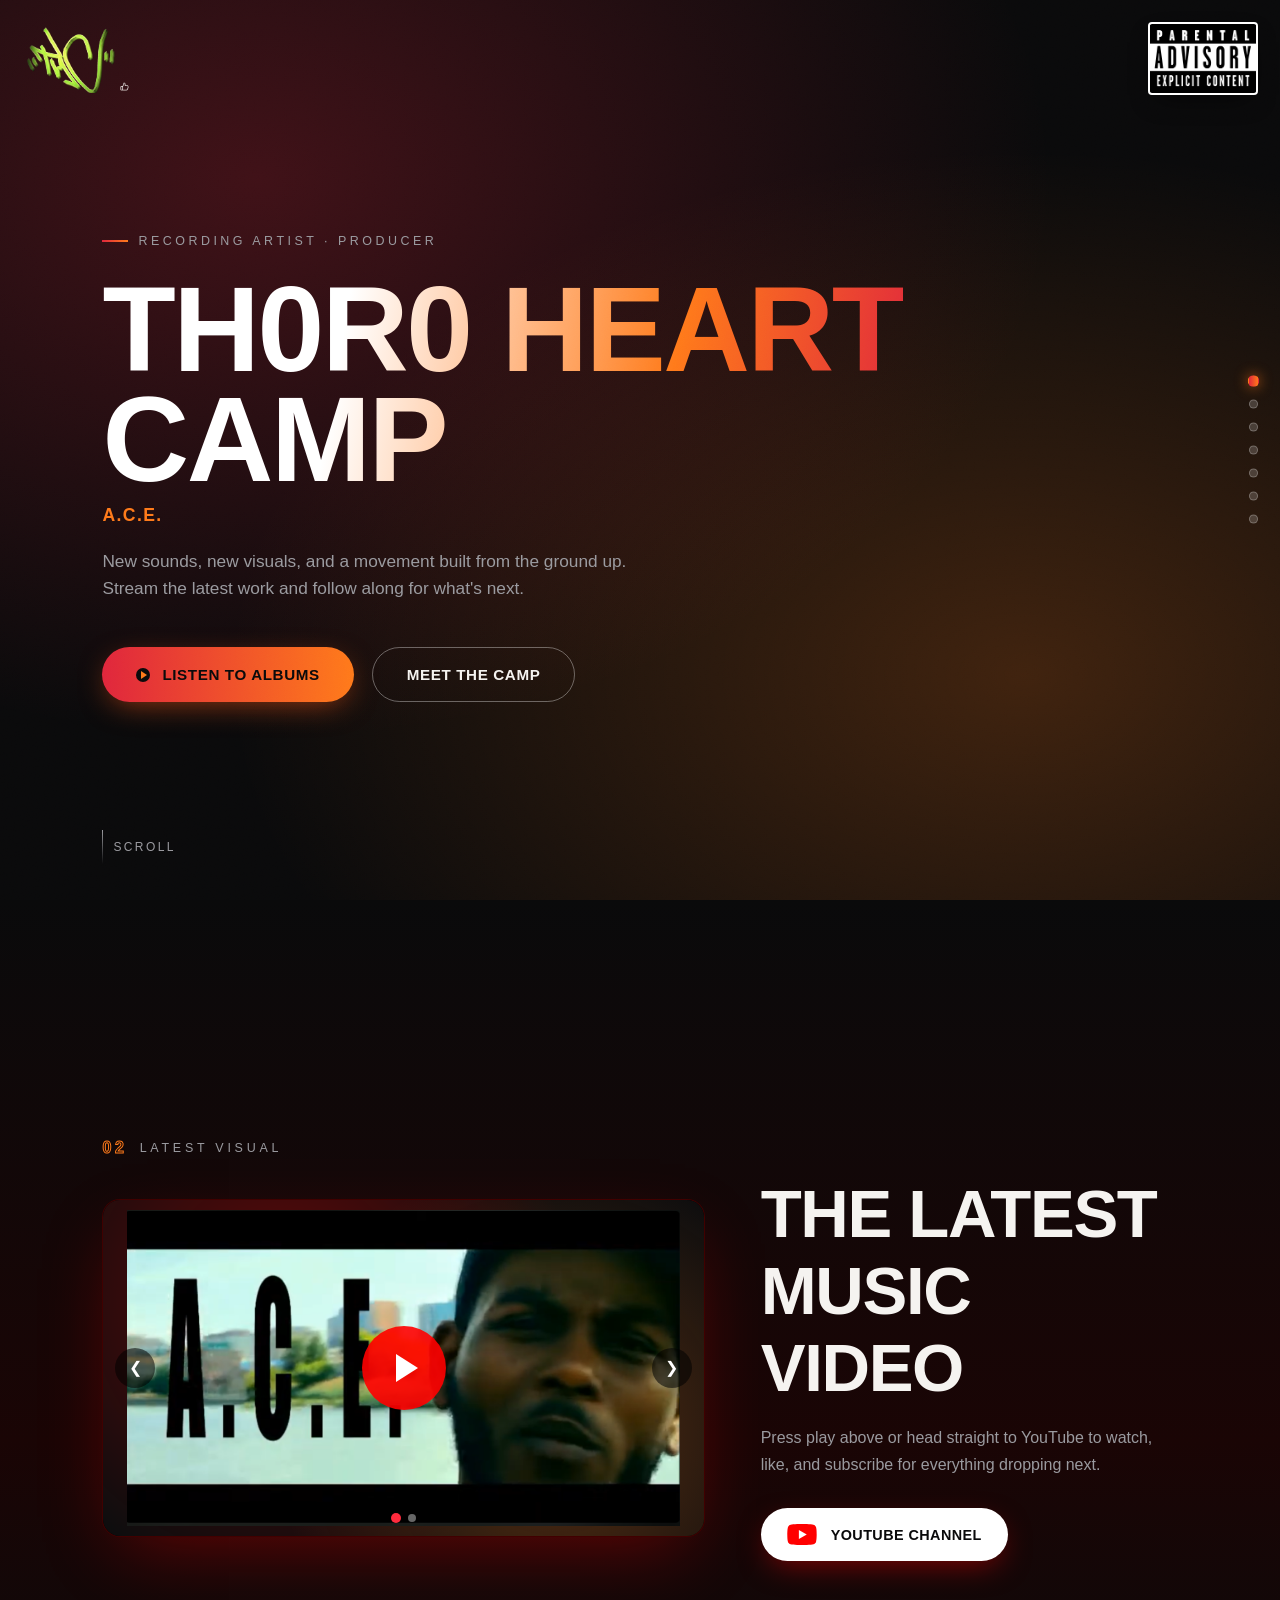
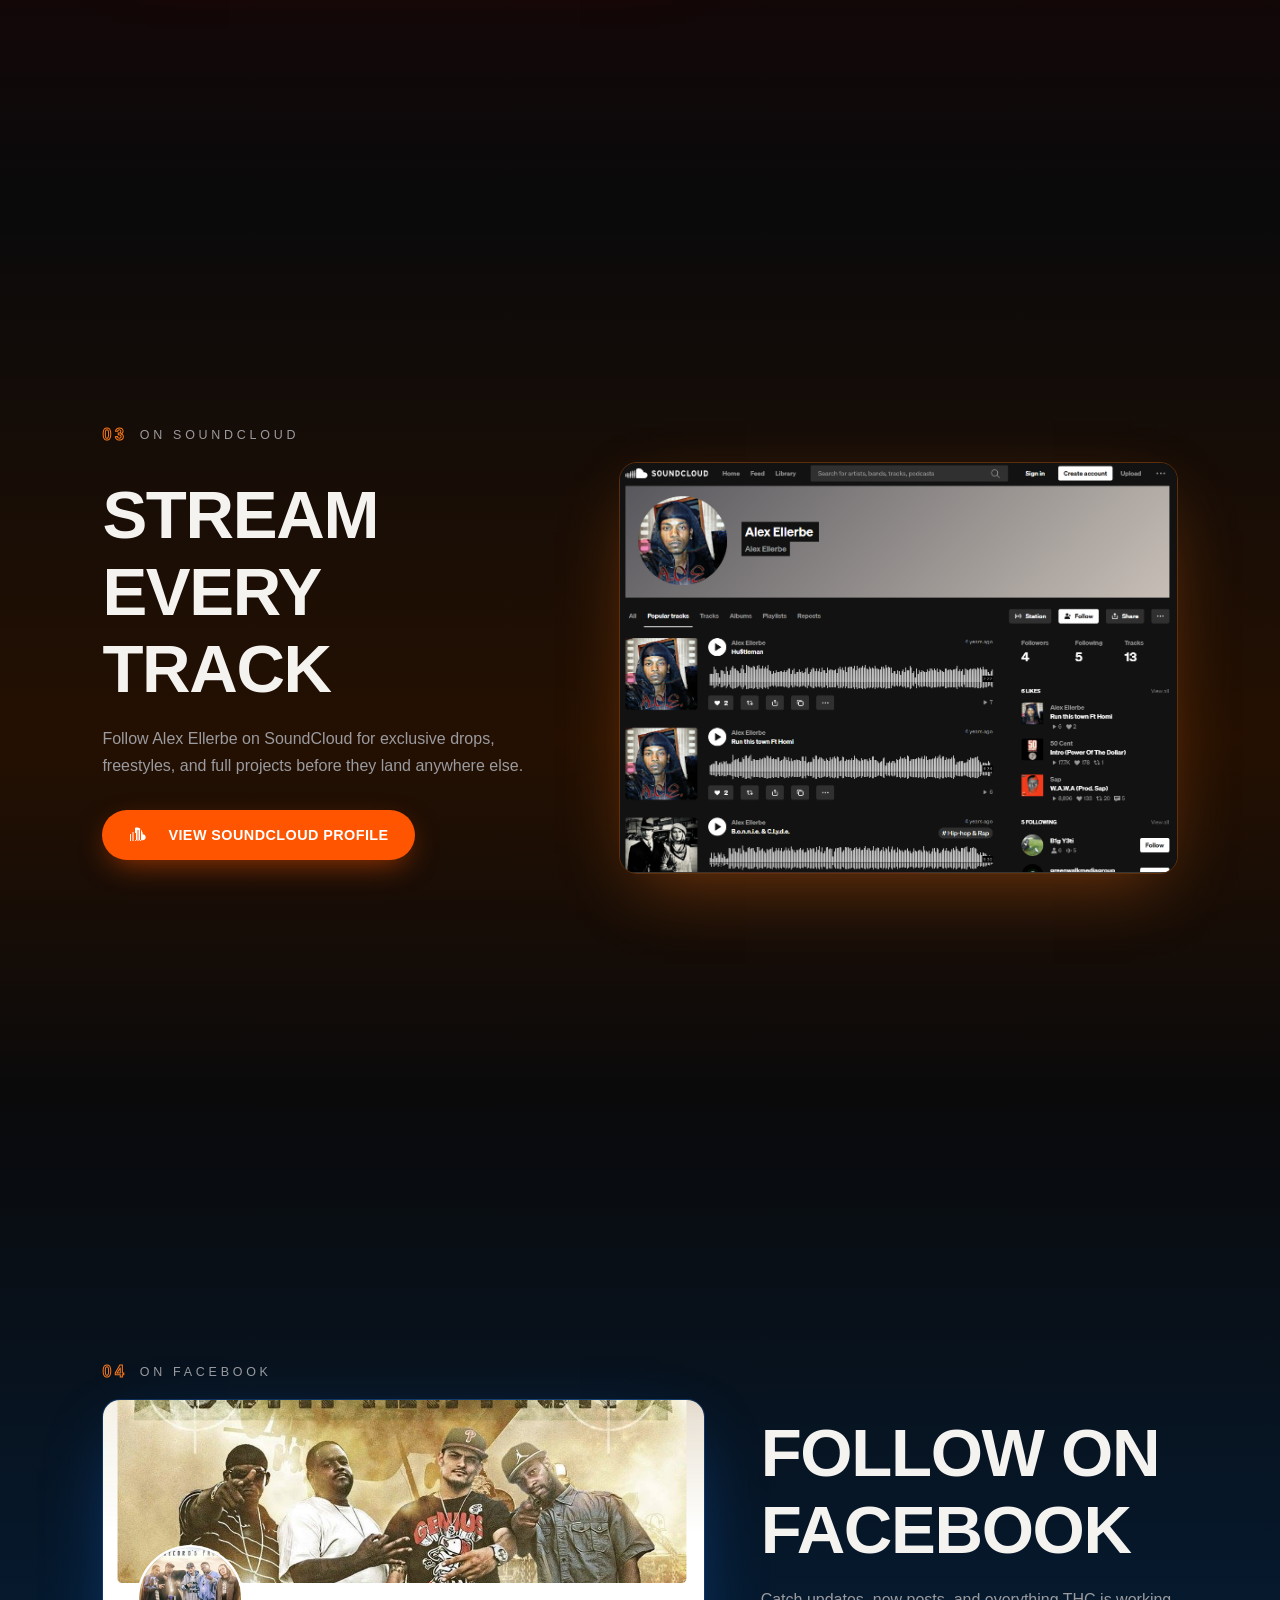
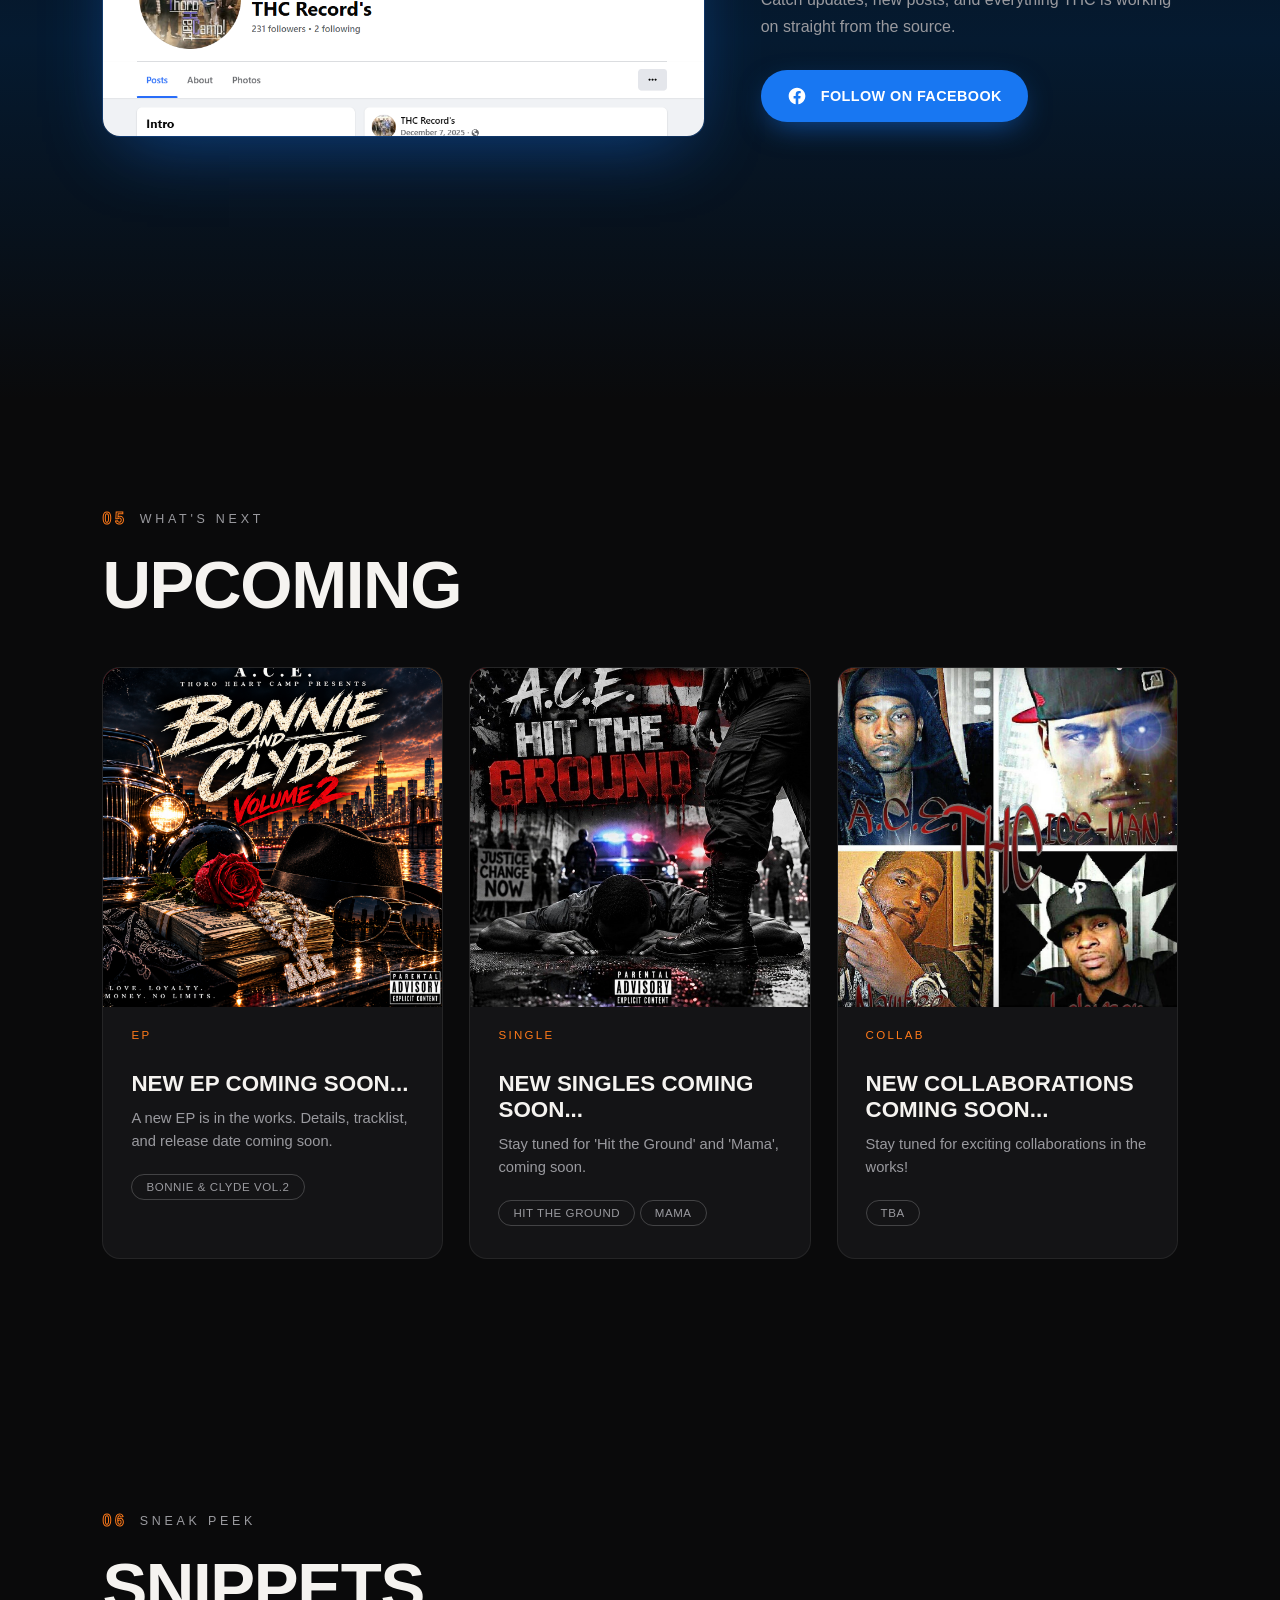
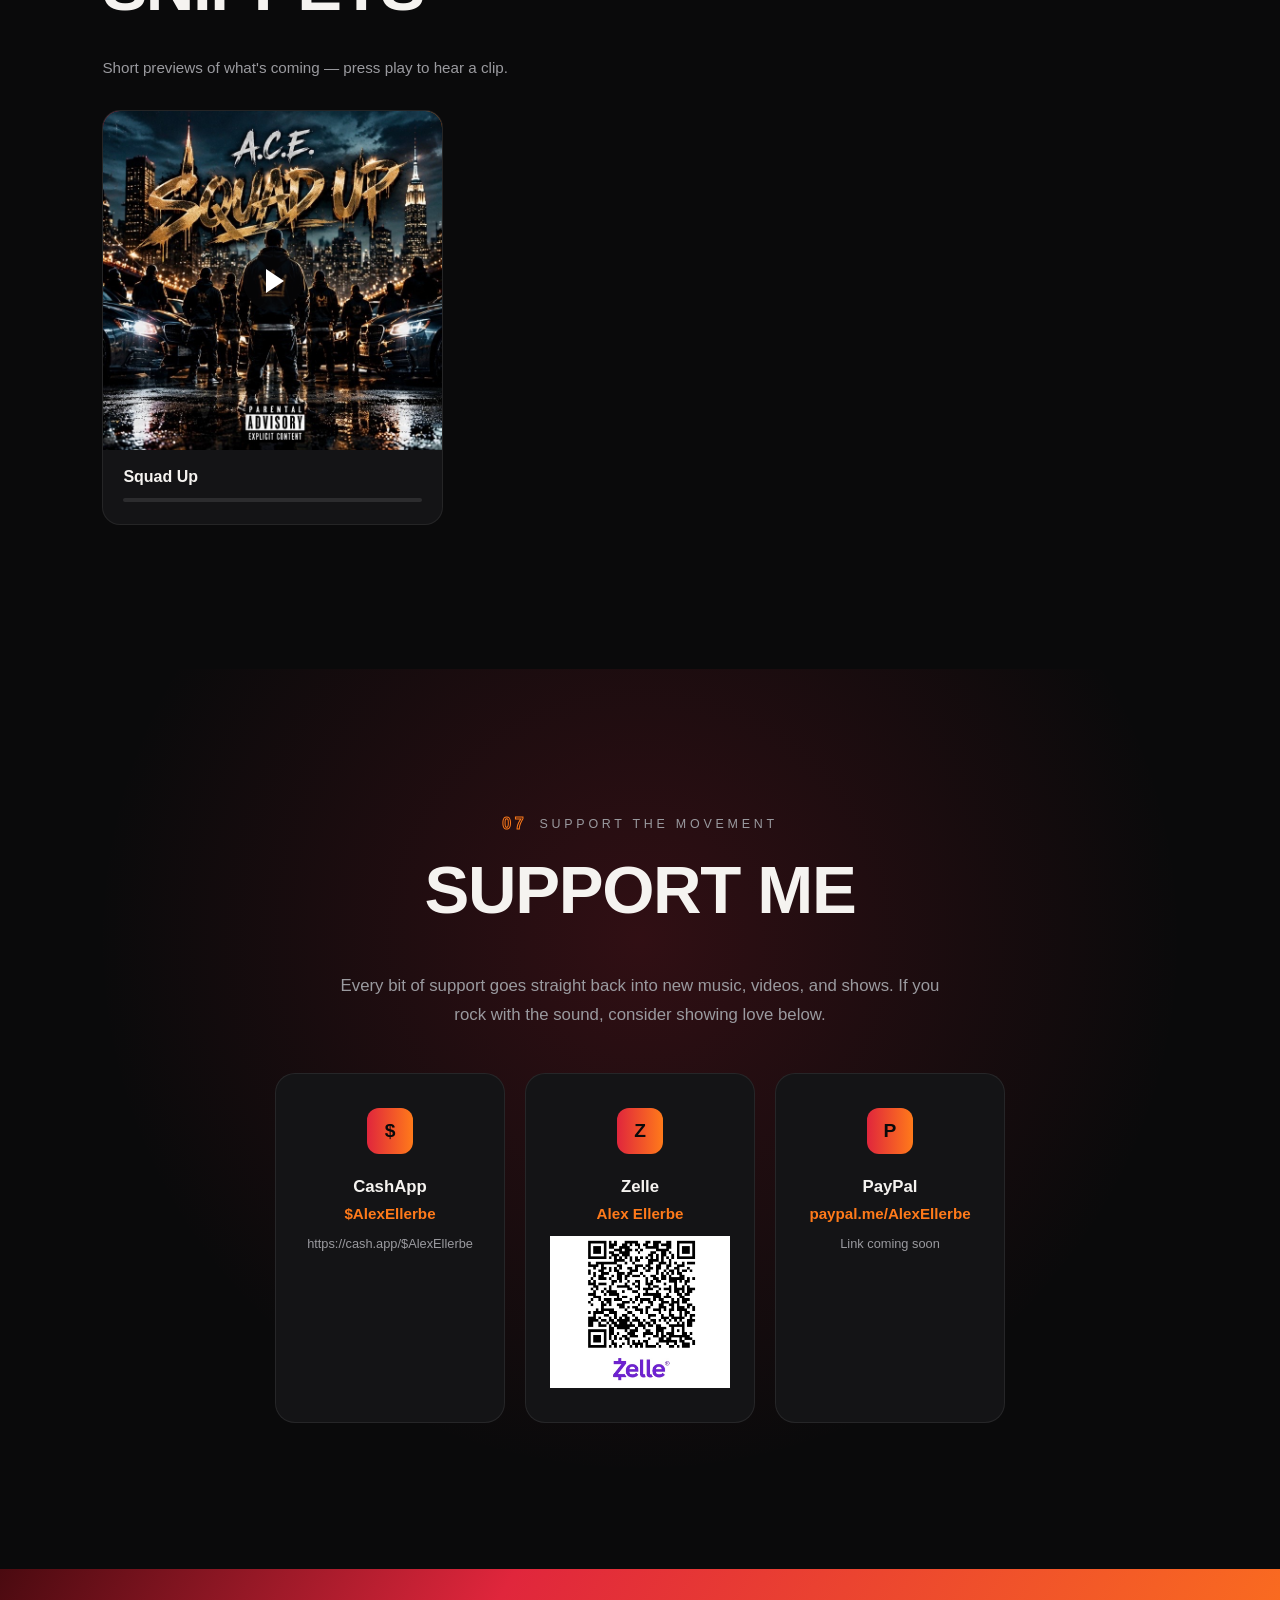
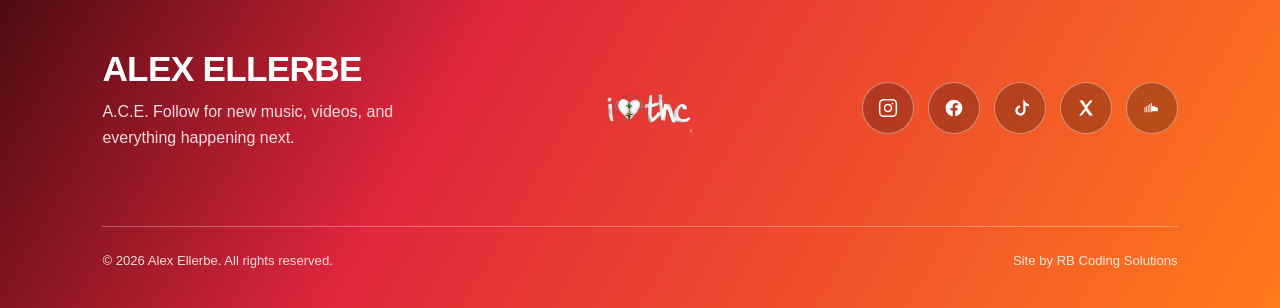
==== commit 088a71bc: "soundcloud album cover" ====
--- a/index.html
+++ b/index.html
@@ -1134,7 +1134,7 @@
         {title: "TROUBLE!!!", type: "local", src: "audio/TROUBLE!!!.mp3" },
         {title: "Underdog pt.2", type: "local", src: "audio/Underdog-pt2.mp3" },
         {title: "We Are... THC", type: "local", src: "audio/We-Are---THC.mp3" },
-        {title: "Forever Remix", type: "local", src: "audio/forever-remix.mp3" }
+        {title: "How we roll", type: "local", src: "audio/forever-remix.mp3" }
       ],
     },
     
@@ -1142,7 +1142,7 @@
       id: "soundcloud",
       title: "SoundCloud Releases",
       kind: "SoundCloud",
-      cover: "covers/",
+      cover: "gallery/9560.jpg",
       link: "https://on.soundcloud.com/LD1K7P9gMBk1OasAsx",
       tracks: [
         { title: "Barrow Gang", type: "soundcloud", url: "https://soundcloud.com/alex-ellerbe-64402251/barrow-gang?si=ad38e2ac272849de90065733c9166a83&utm_source=clipboard&utm_medium=text&utm_campaign=social_sharing" },
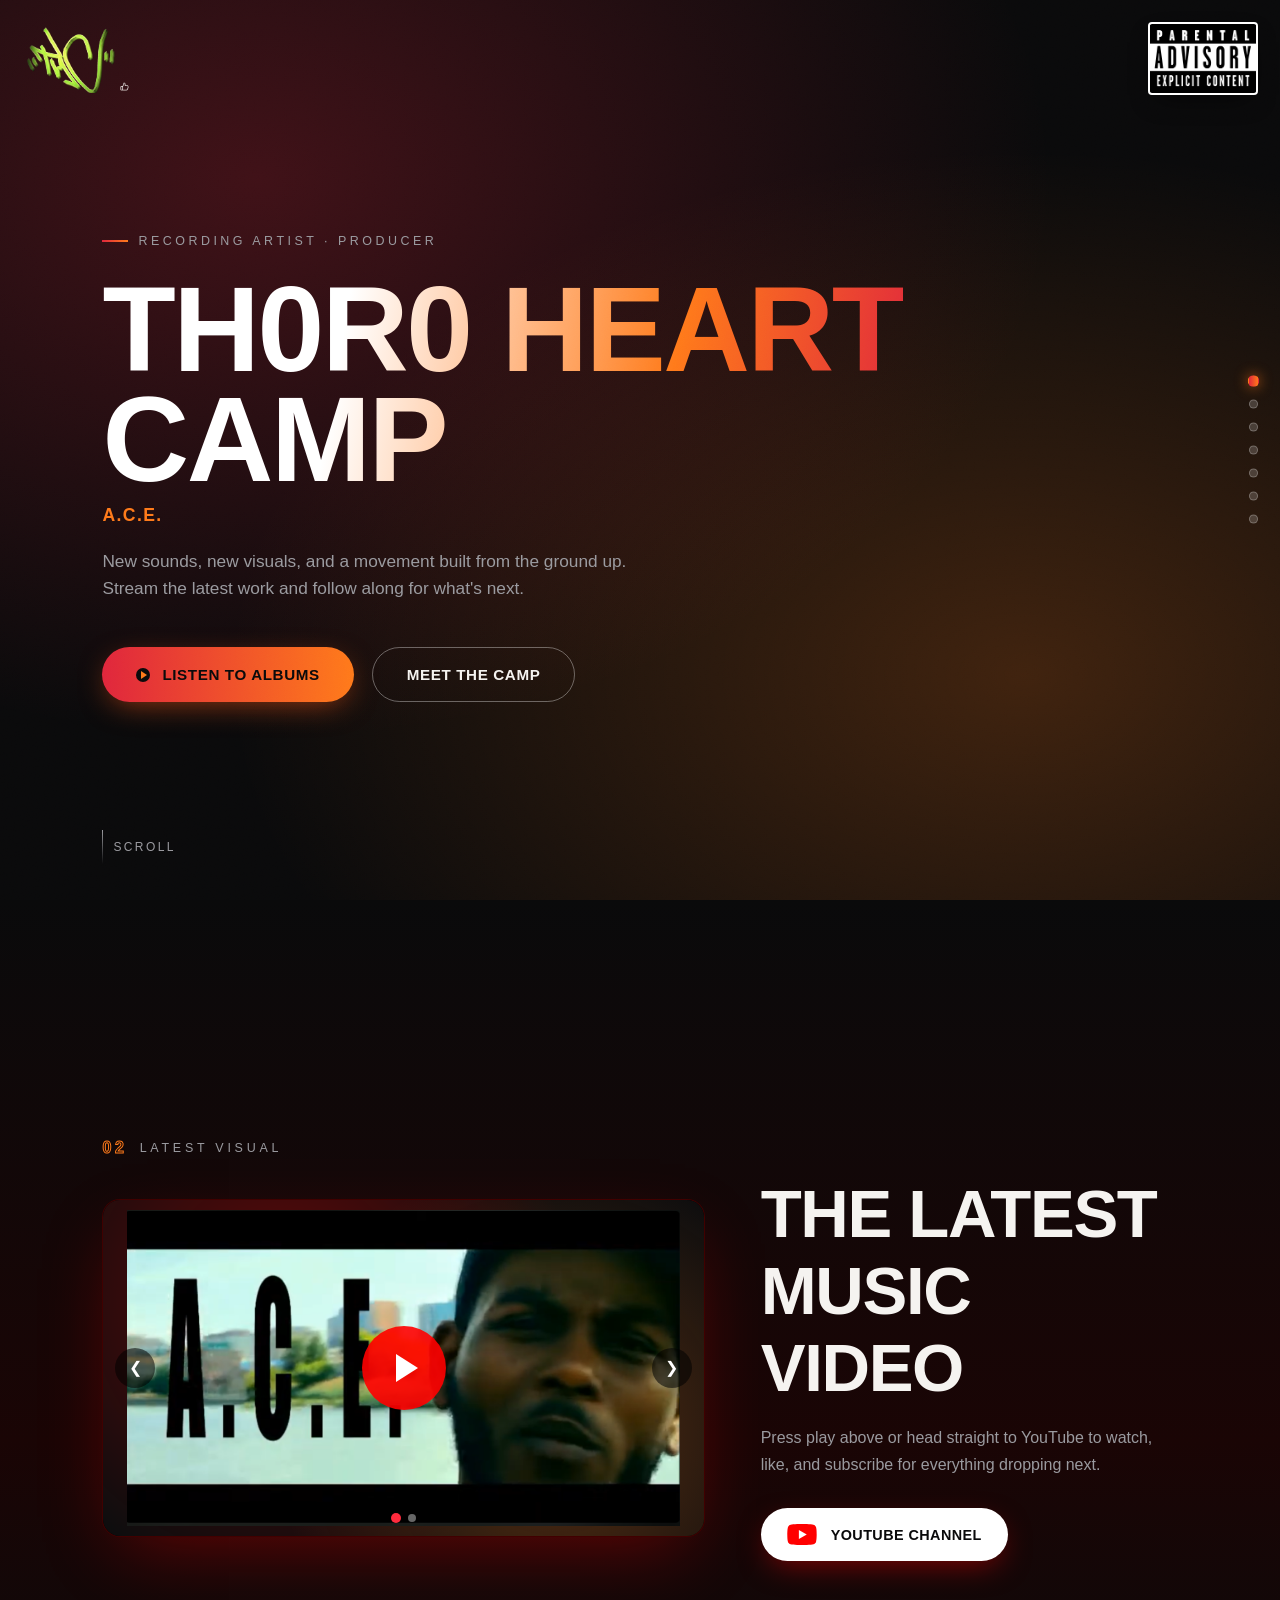
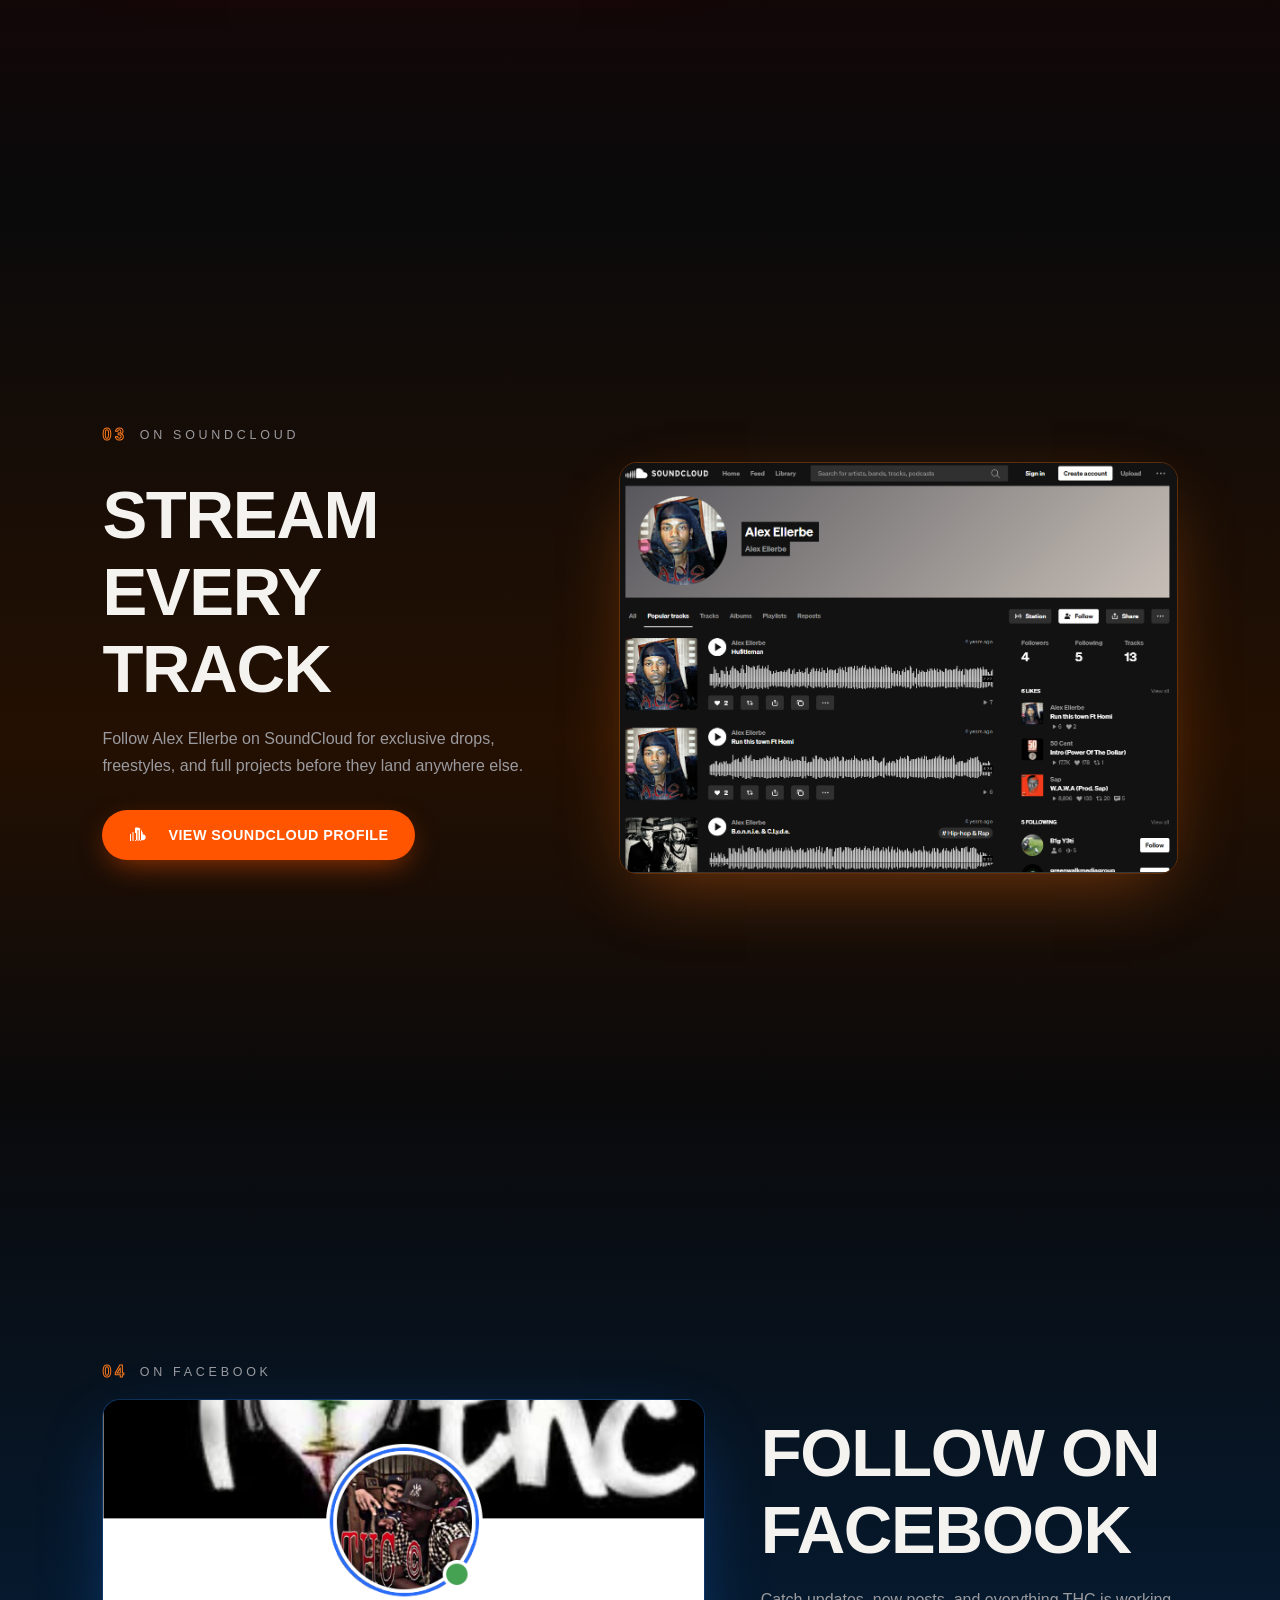
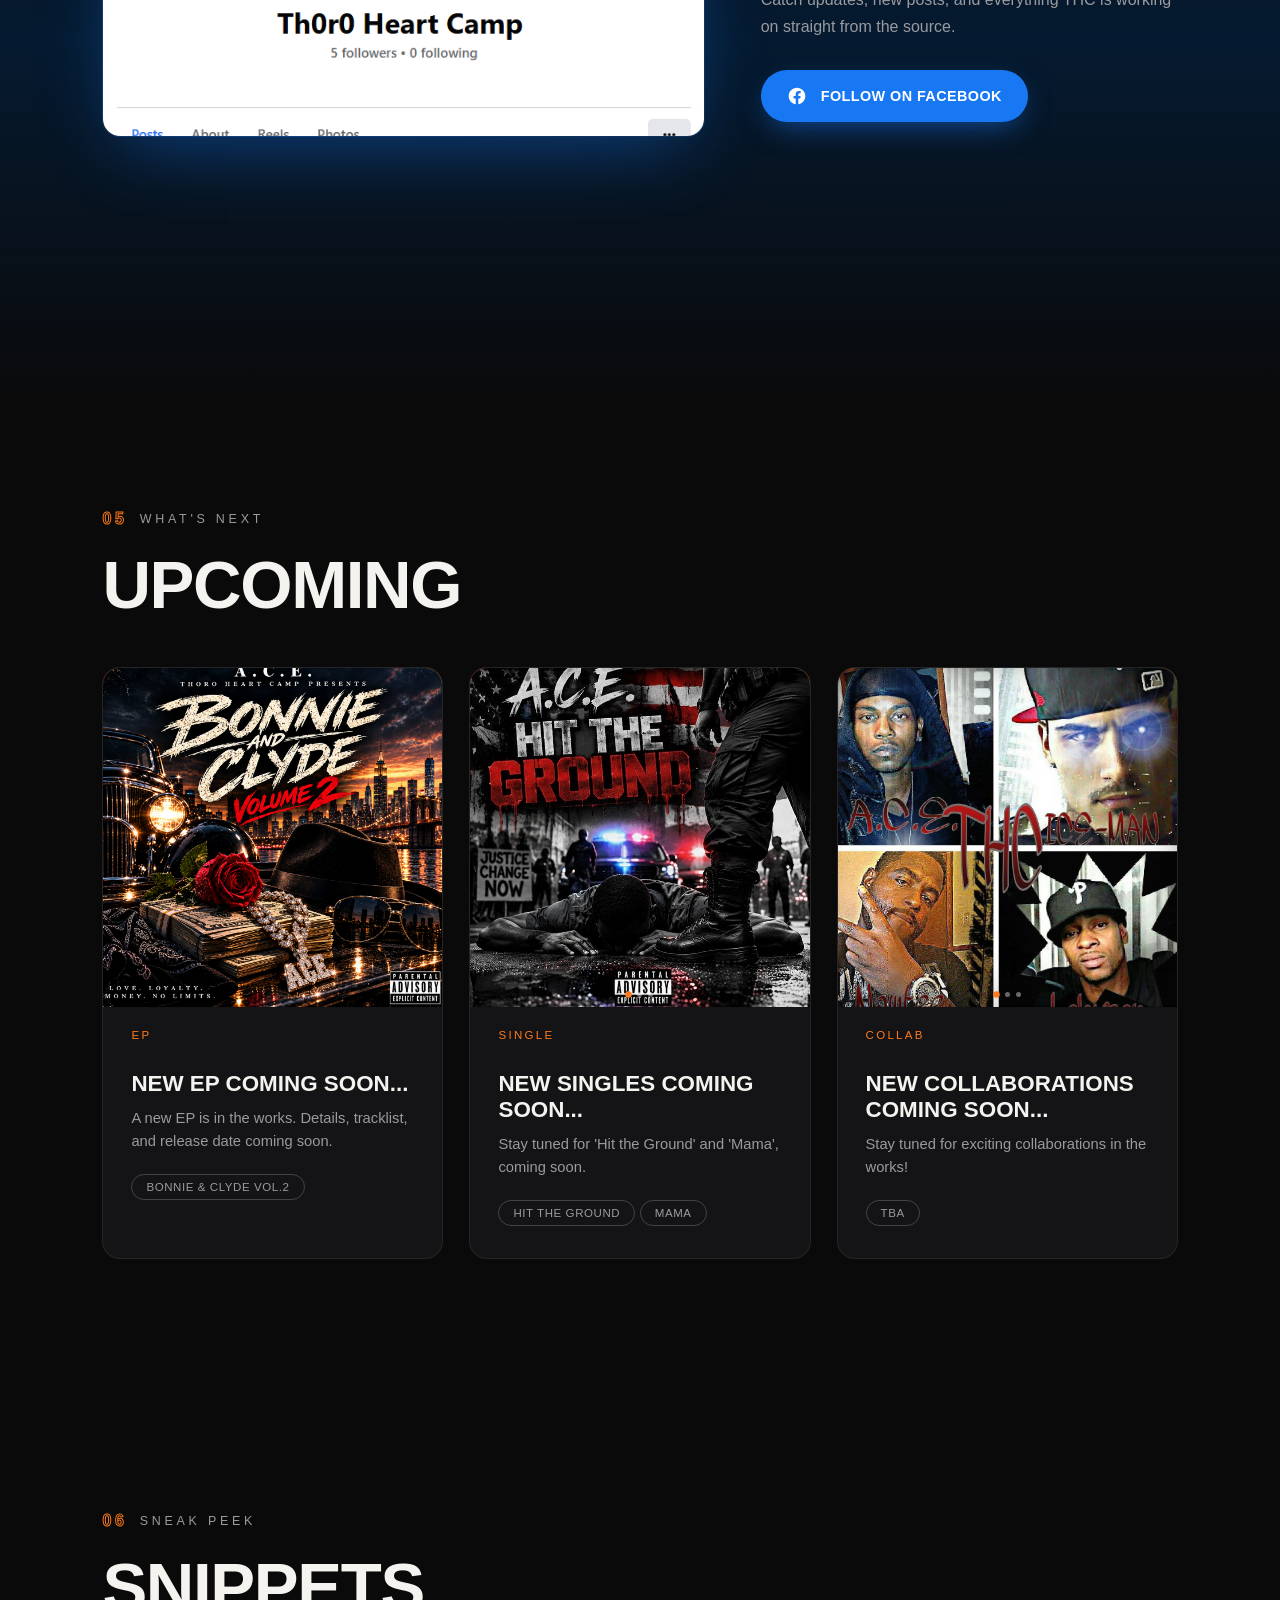
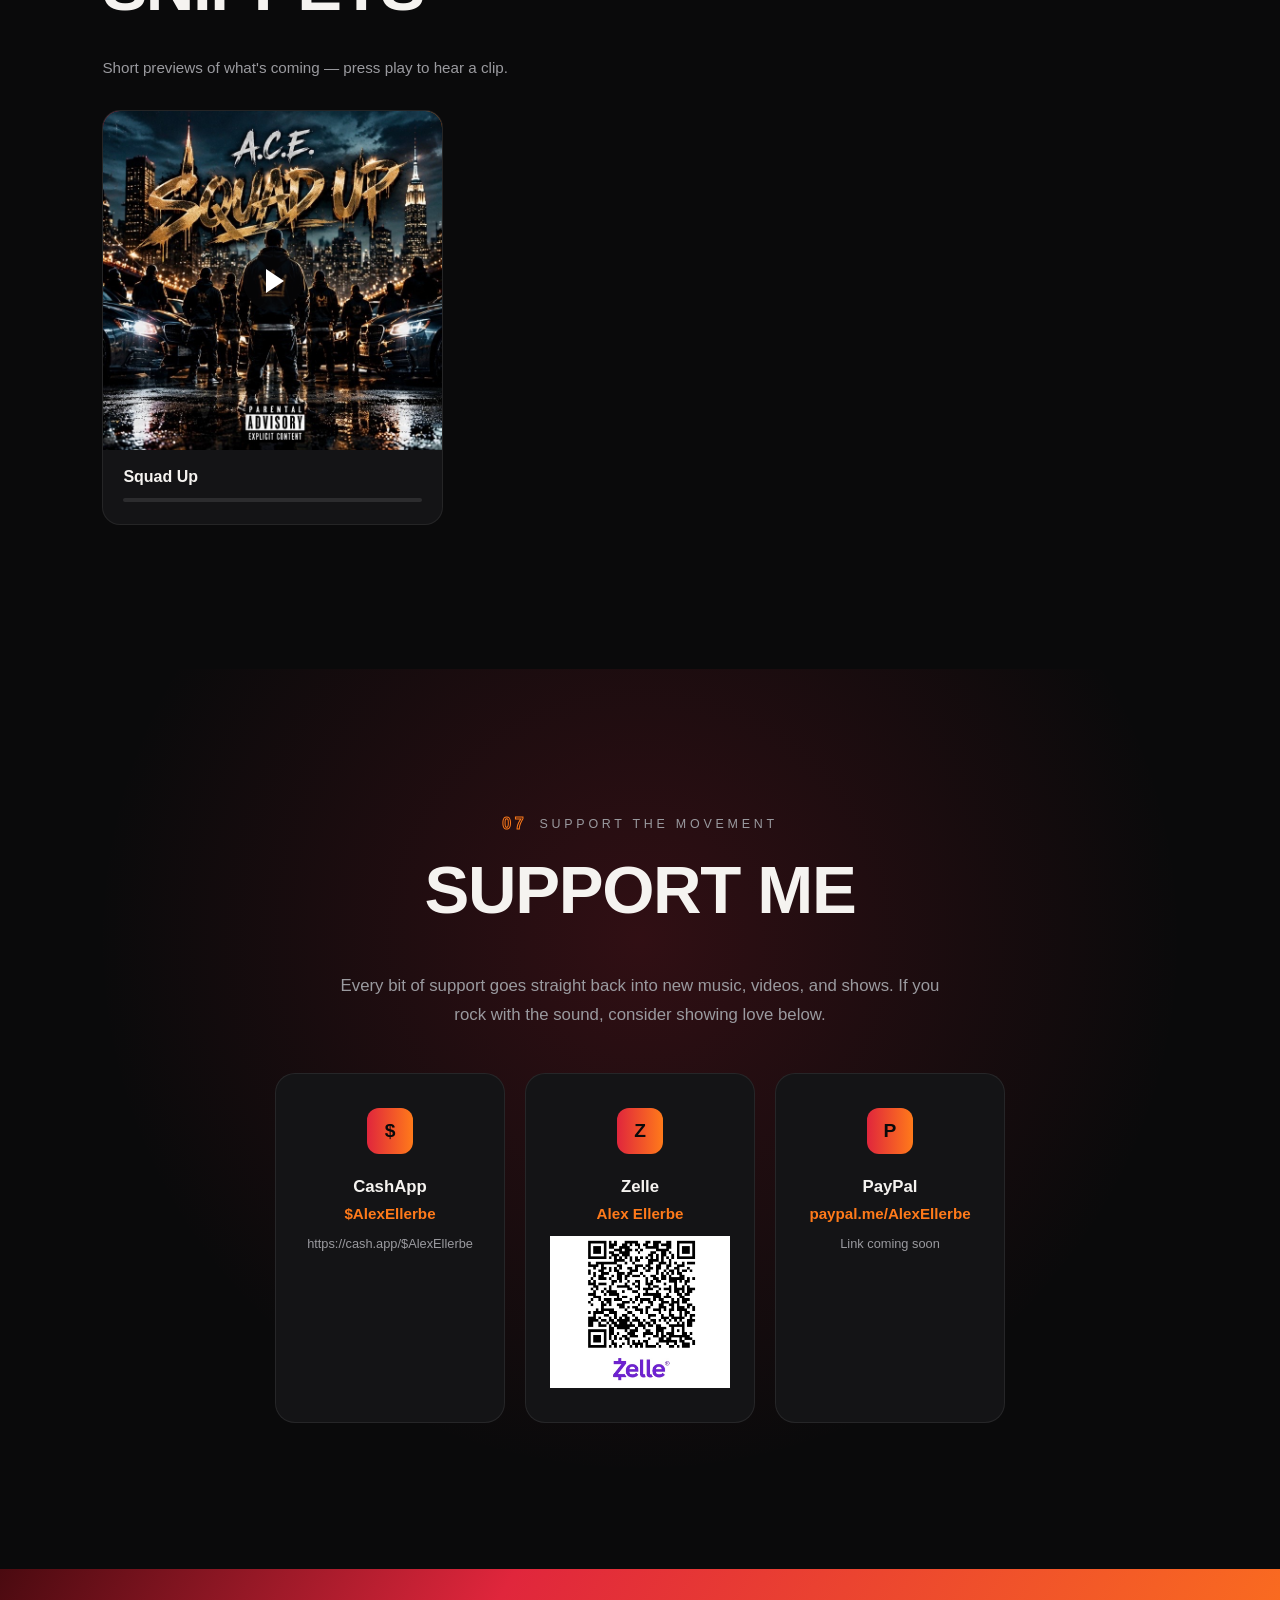
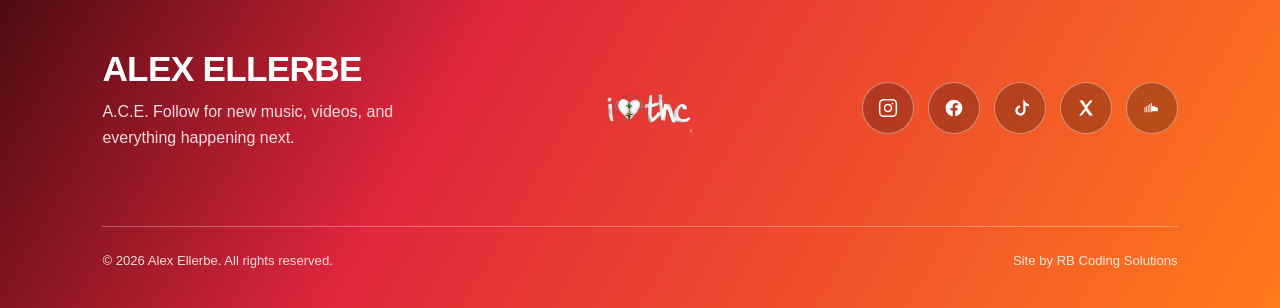
==== commit d7f7a225: "fb change" ====
--- a/index.html
+++ b/index.html
@@ -848,7 +848,7 @@
   <div class="section-label"><span class="n">04</span> On Facebook</div>
   <div class="fb-wrap">
     <div class="fb-panel reveal">
-      <img src="thcfacebook.png">
+      <img src="acefbpage.png">
       <!-- <svg class="fb-mark" viewBox="0 0 36 36" fill="none" xmlns="http://www.w3.org/2000/svg">
         <circle cx="18" cy="18" r="18" fill="#1877F2"/>
         <path d="M24.5 18h-4.2v11.6h-4.8V18h-3v-4.1h3v-2.6c0-3 1.5-4.9 5.3-4.9h3.2v4.2h-2c-1.5 0-1.7.6-1.7 1.6v1.7h3.9l-.5 4.1z" fill="#fff"/>
@@ -857,7 +857,7 @@
     <div class="fb-copy reveal">
       <h2 class="section-title" style="margin-bottom:0;">Follow On<br>Facebook</h2>
       <p>Catch updates, new posts, and everything THC is working on straight from the source.</p>
-      <a class="fb-badge" href="https://www.facebook.com/share/1HtD13PHNH/" target="_blank" rel="noopener">
+      <a class="fb-badge" href="https://www.facebook.com/A.c.e.thc420?rdid=jyZA5Uc5MKnyLOyI&share_url=https%3A%2F%2Fwww.facebook.com%2Fshare%2F1PgaCnK89J%2F#" target="_blank" rel="noopener">
         <svg width="20" height="20" viewBox="0 0 24 24" fill="none" xmlns="http://www.w3.org/2000/svg">
           <path d="M22 12.06C22 6.5 17.52 2 12 2S2 6.5 2 12.06C2 17.08 5.66 21.24 10.44 22v-7.03H7.9v-2.91h2.54V9.85c0-2.5 1.5-3.89 3.78-3.89 1.1 0 2.24.2 2.24.2v2.46h-1.26c-1.24 0-1.63.77-1.63 1.56v1.88h2.78l-.44 2.91h-2.34V22C18.34 21.24 22 17.08 22 12.06z" fill="#fff"/>
         </svg>
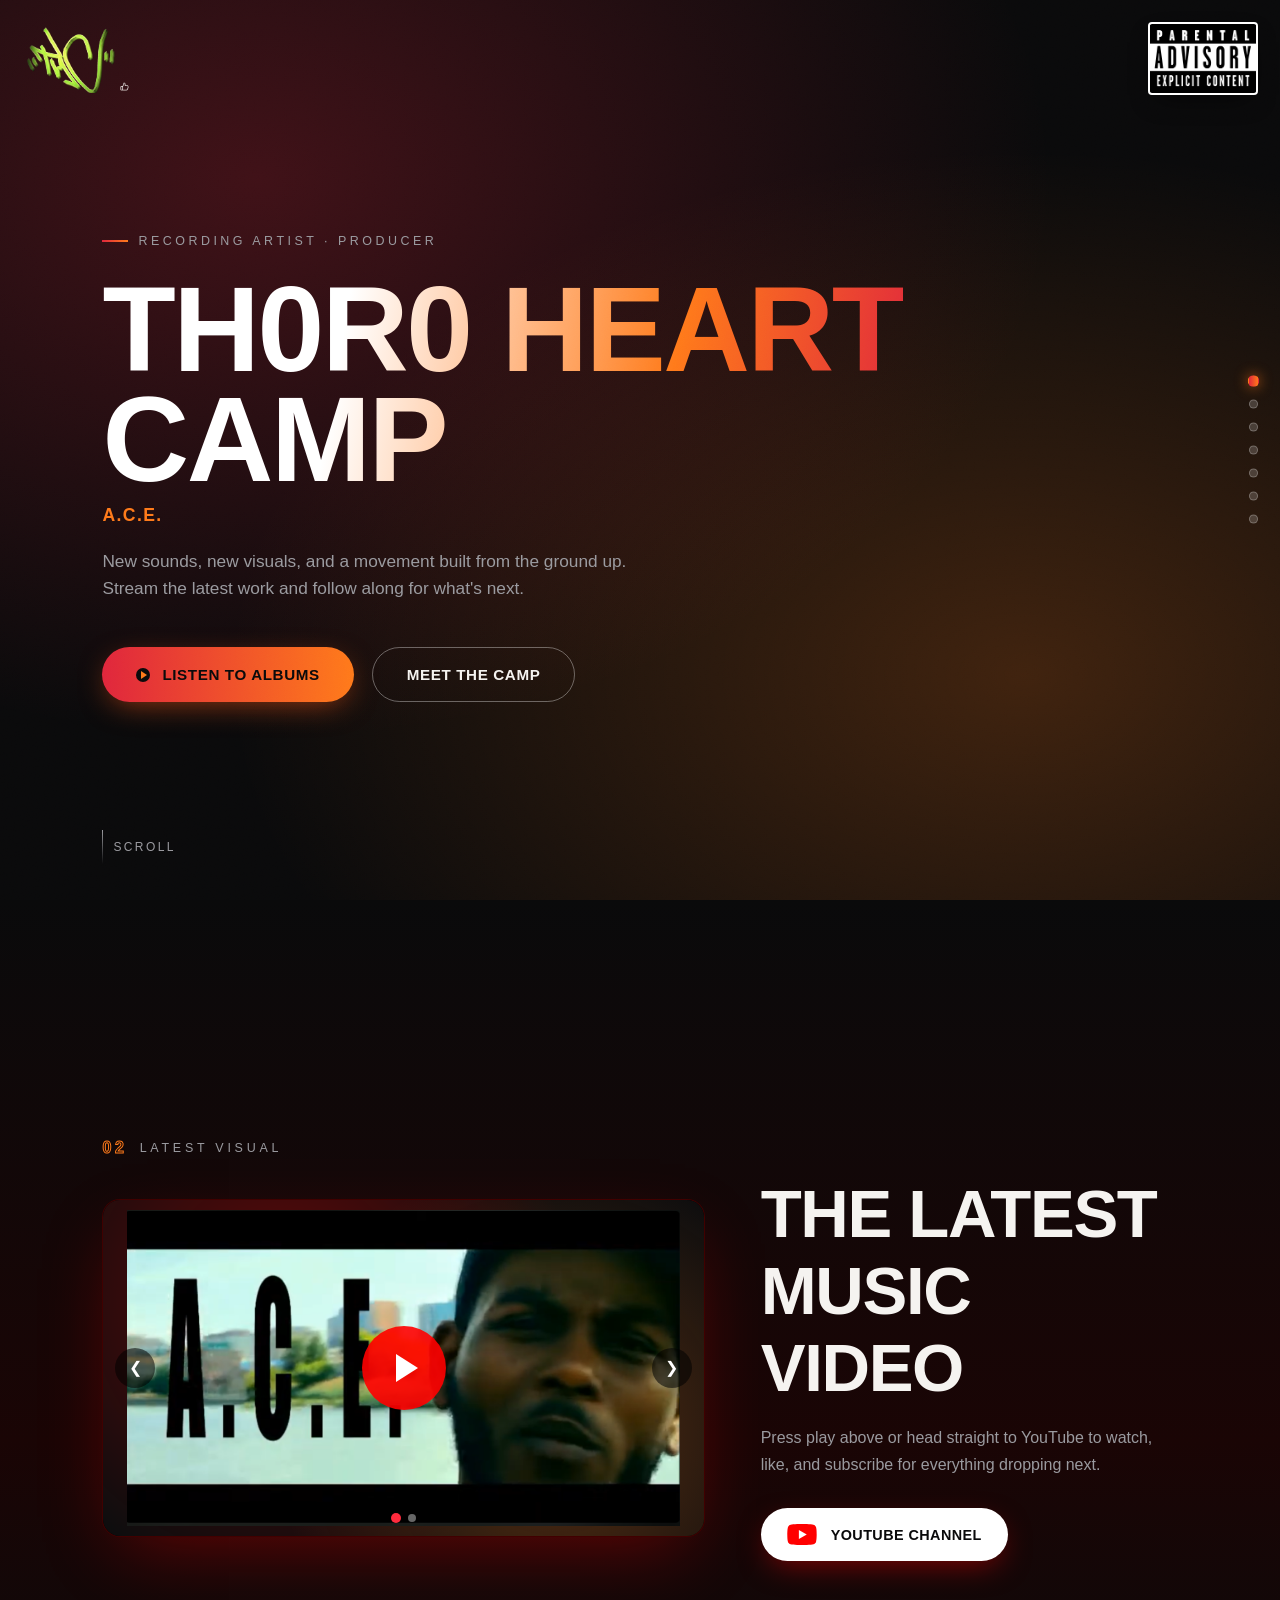
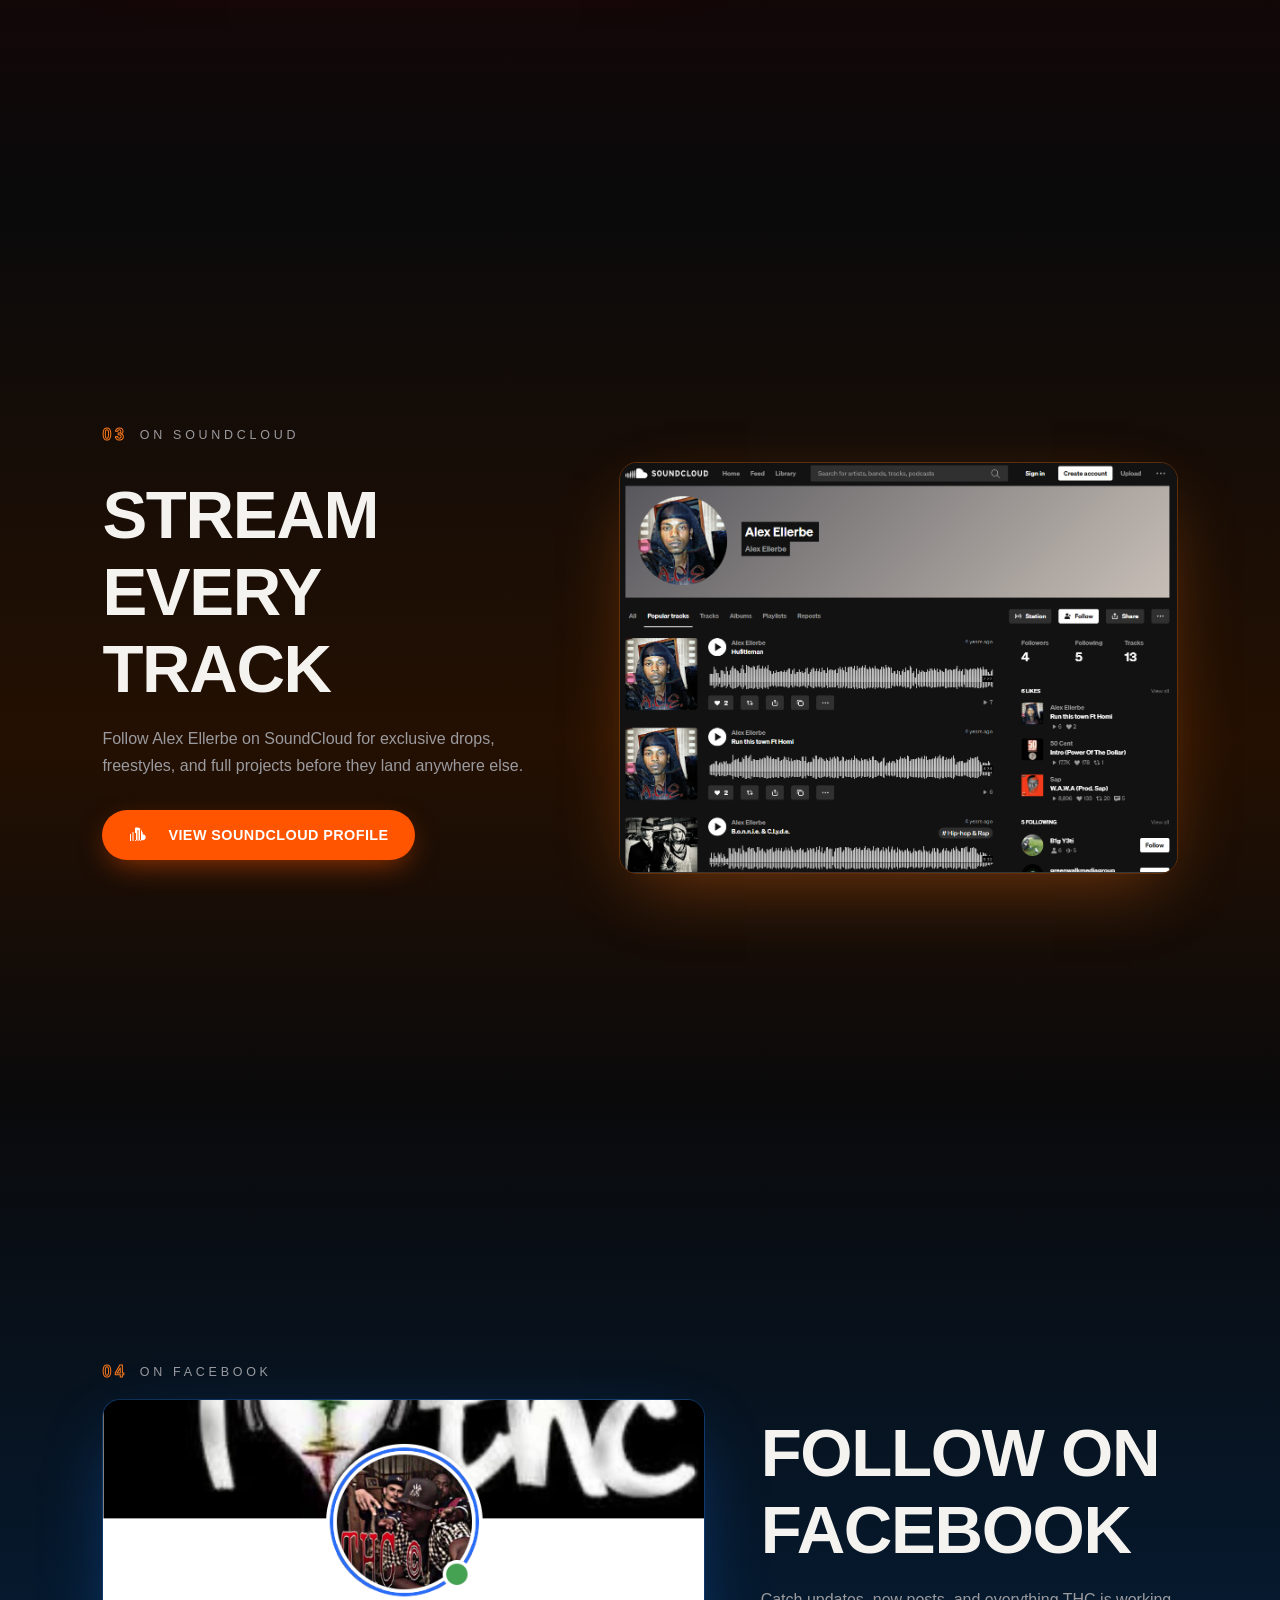
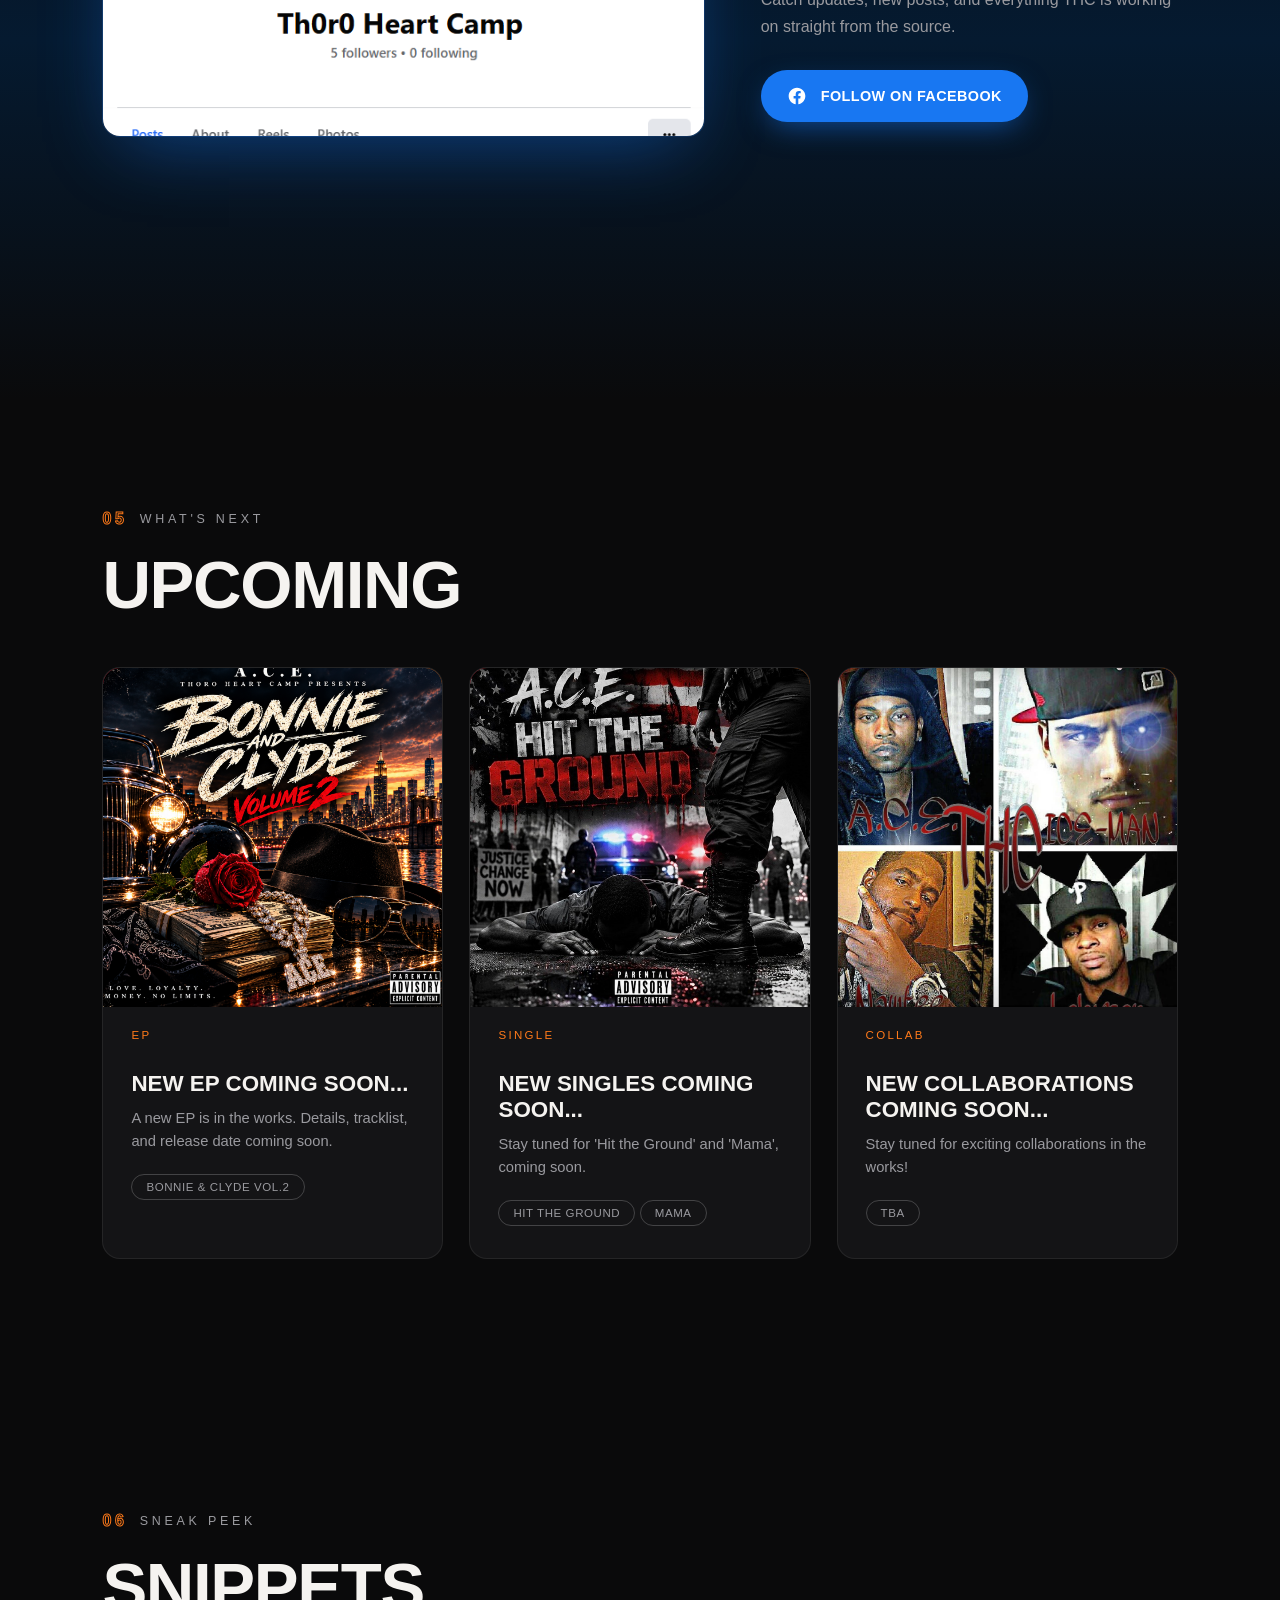
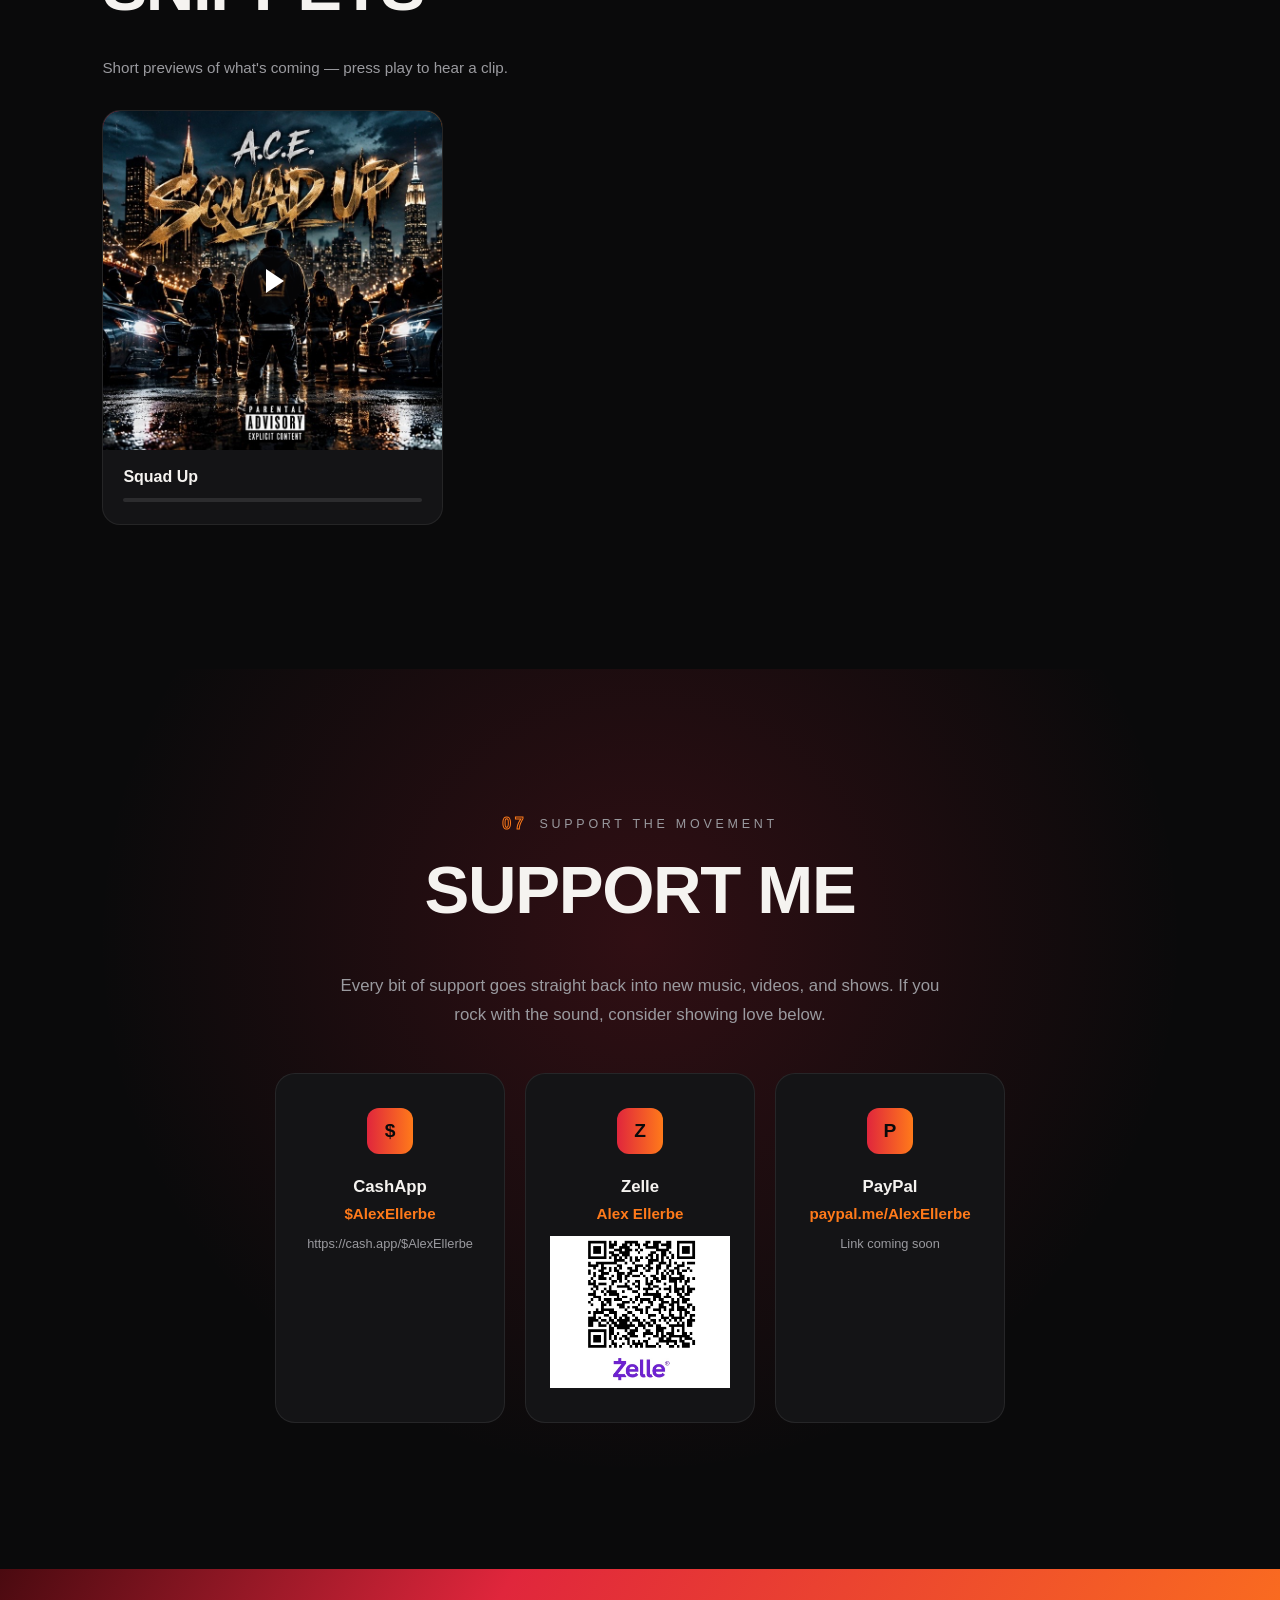
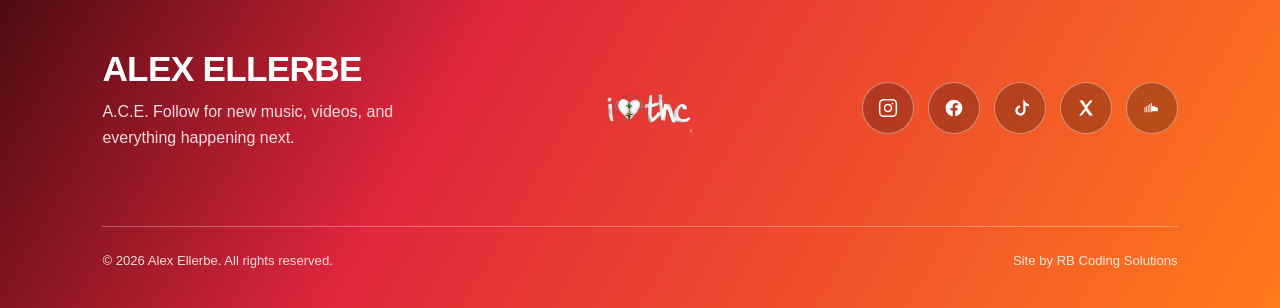
==== commit 3b90010a: "images of the crew" ====
--- a/index.html
+++ b/index.html
@@ -707,6 +707,46 @@
       <div class="gallery-item">
         <!-- <div class="cover-fallback">Photo</div> -->
         <img src="gallery/9557.jpg" alt="Gallery photo 5" onerror="this.remove()">
+      </div>
+      <div class="gallery-item">
+        <!-- <div class="cover-fallback">Photo</div> -->
+        <img src="gallery/9561.jpg" alt="Gallery photo 5" onerror="this.remove()">
+      </div>
+      <div class="gallery-item">
+        <!-- <div class="cover-fallback">Photo</div> -->
+        <img src="gallery/9562.jpg" alt="Gallery photo 5" onerror="this.remove()">
+      </div>
+      <div class="gallery-item">
+        <!-- <div class="cover-fallback">Photo</div> -->
+        <img src="gallery/9563.jpg" alt="Gallery photo 5" onerror="this.remove()">
+      </div>
+      <div class="gallery-item">
+        <!-- <div class="cover-fallback">Photo</div> -->
+        <img src="gallery/9564.jpg" alt="Gallery photo 5" onerror="this.remove()">
+      </div>
+      <div class="gallery-item">
+        <!-- <div class="cover-fallback">Photo</div> -->
+        <img src="gallery/9566.jpg" alt="Gallery photo 5" onerror="this.remove()">
+      </div>
+      <div class="gallery-item">
+        <!-- <div class="cover-fallback">Photo</div> -->
+        <img src="gallery/9567.jpg" alt="Gallery photo 5" onerror="this.remove()">
+      </div>
+      <div class="gallery-item">
+        <!-- <div class="cover-fallback">Photo</div> -->
+        <img src="gallery/9568.jpg" alt="Gallery photo 5" onerror="this.remove()">
+      </div>
+      <div class="gallery-item">
+        <!-- <div class="cover-fallback">Photo</div> -->
+        <img src="gallery/9569.jpg" alt="Gallery photo 5" onerror="this.remove()">
+      </div>
+      <div class="gallery-item">
+        <!-- <div class="cover-fallback">Photo</div> -->
+        <img src="gallery/9571.jpg" alt="Gallery photo 5" onerror="this.remove()">
+      </div>
+      <div class="gallery-item">
+        <!-- <div class="cover-fallback">Photo</div> -->
+        <img src="gallery/9572.jpg" alt="Gallery photo 5" onerror="this.remove()">
       </div>
       <!-- <div class="gallery-item">
         <div class="cover-fallback">Photo</div>
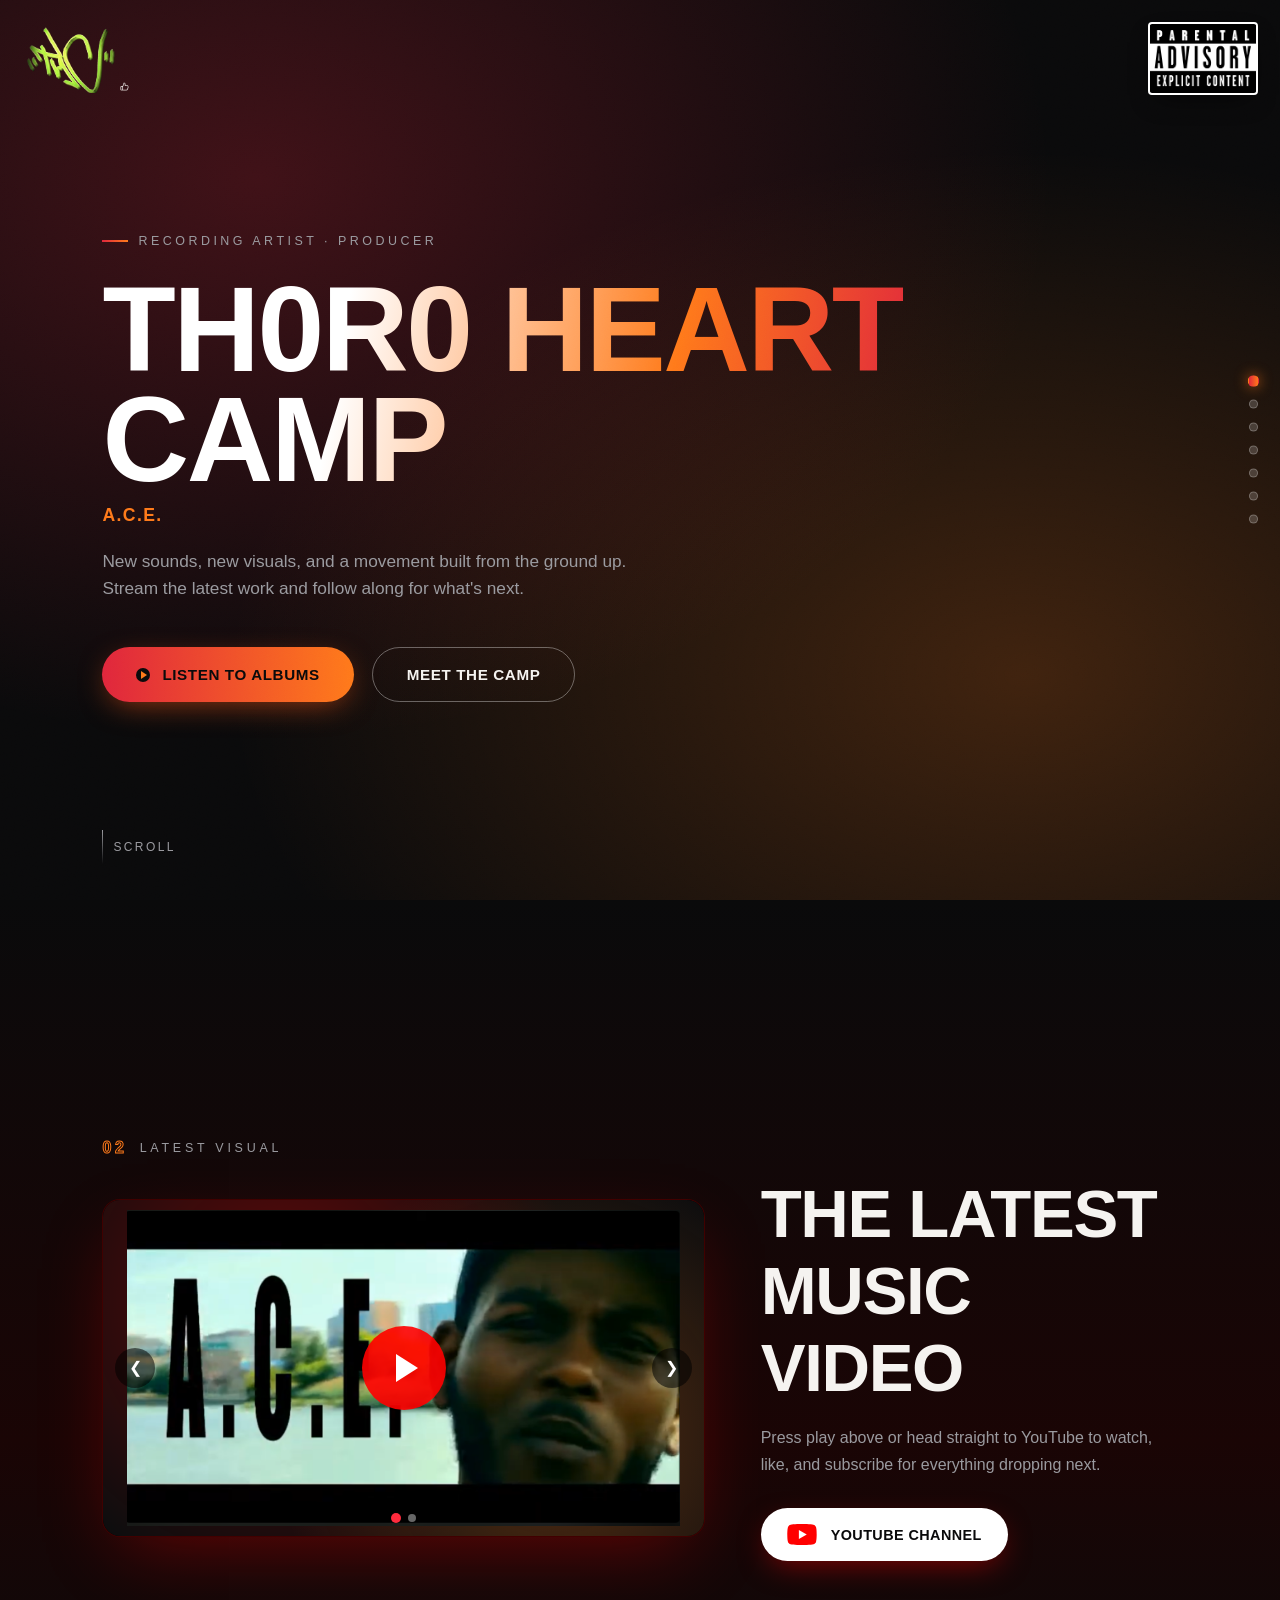
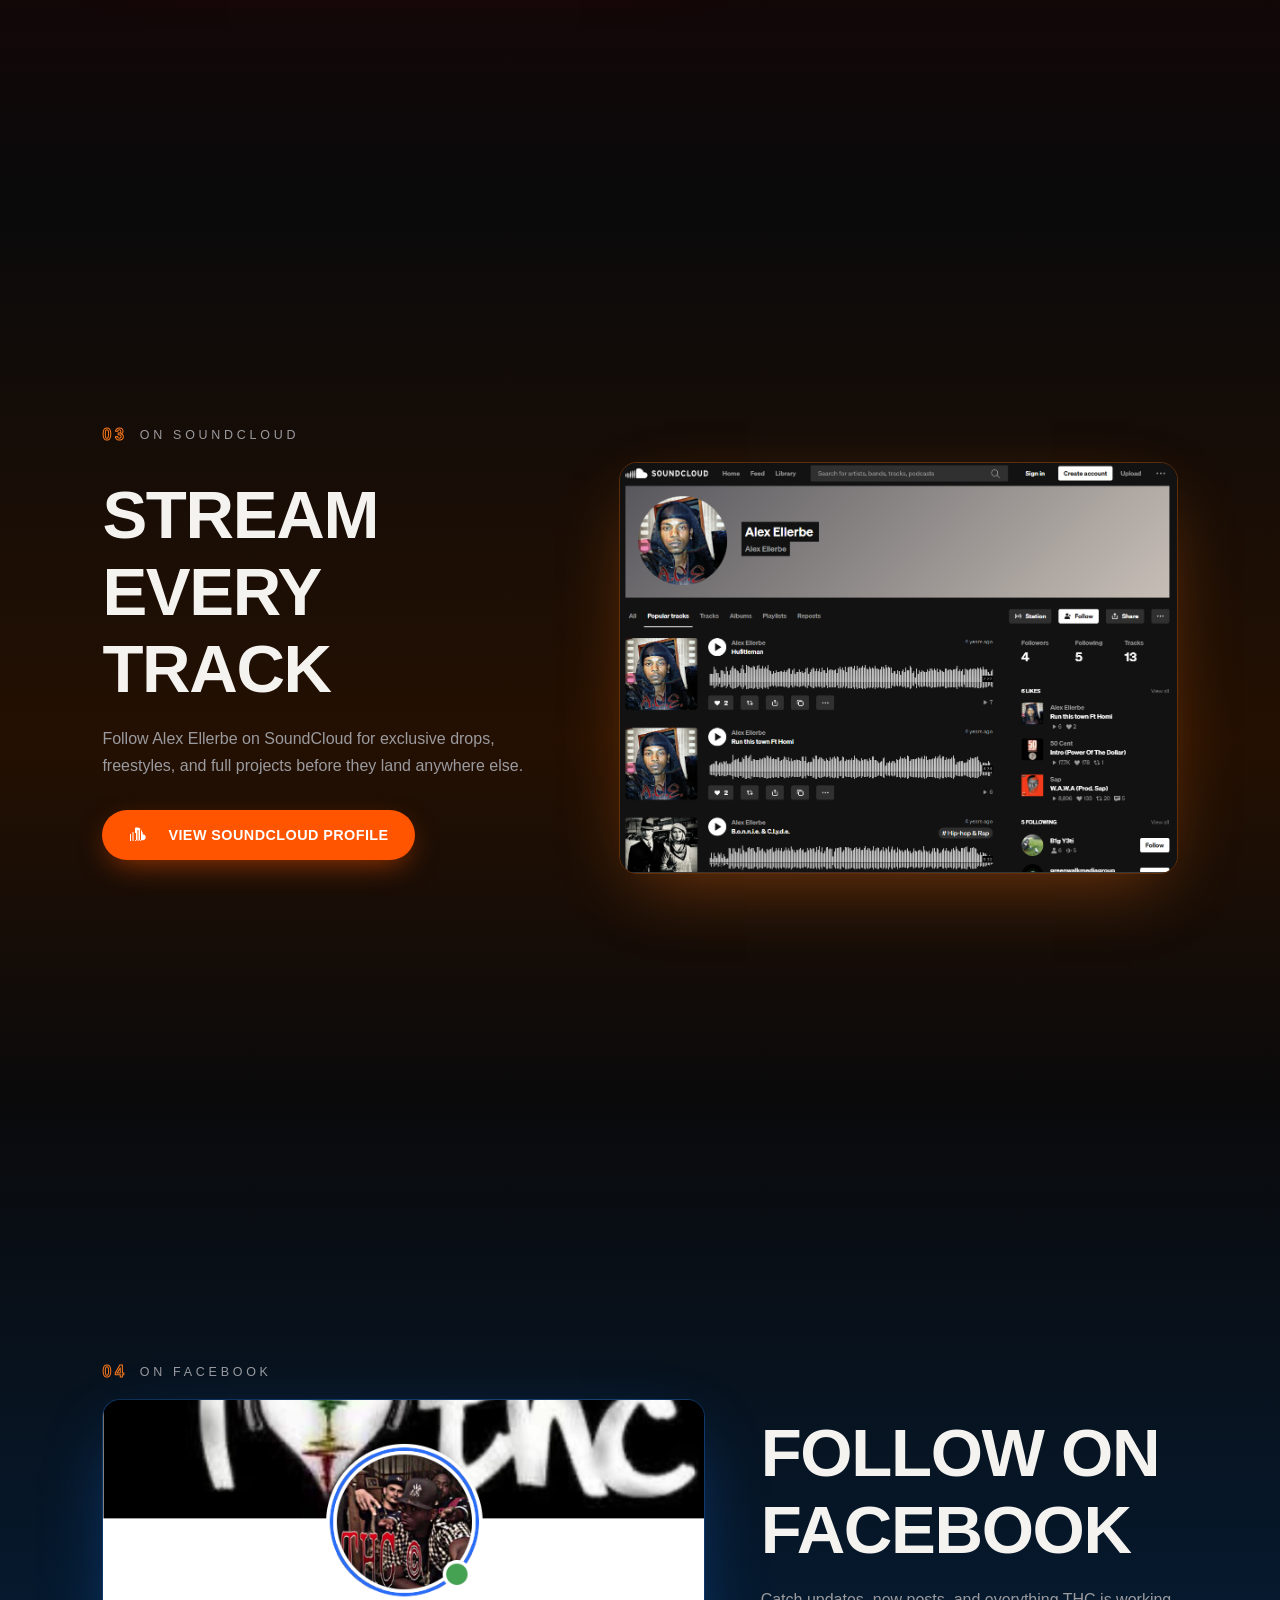
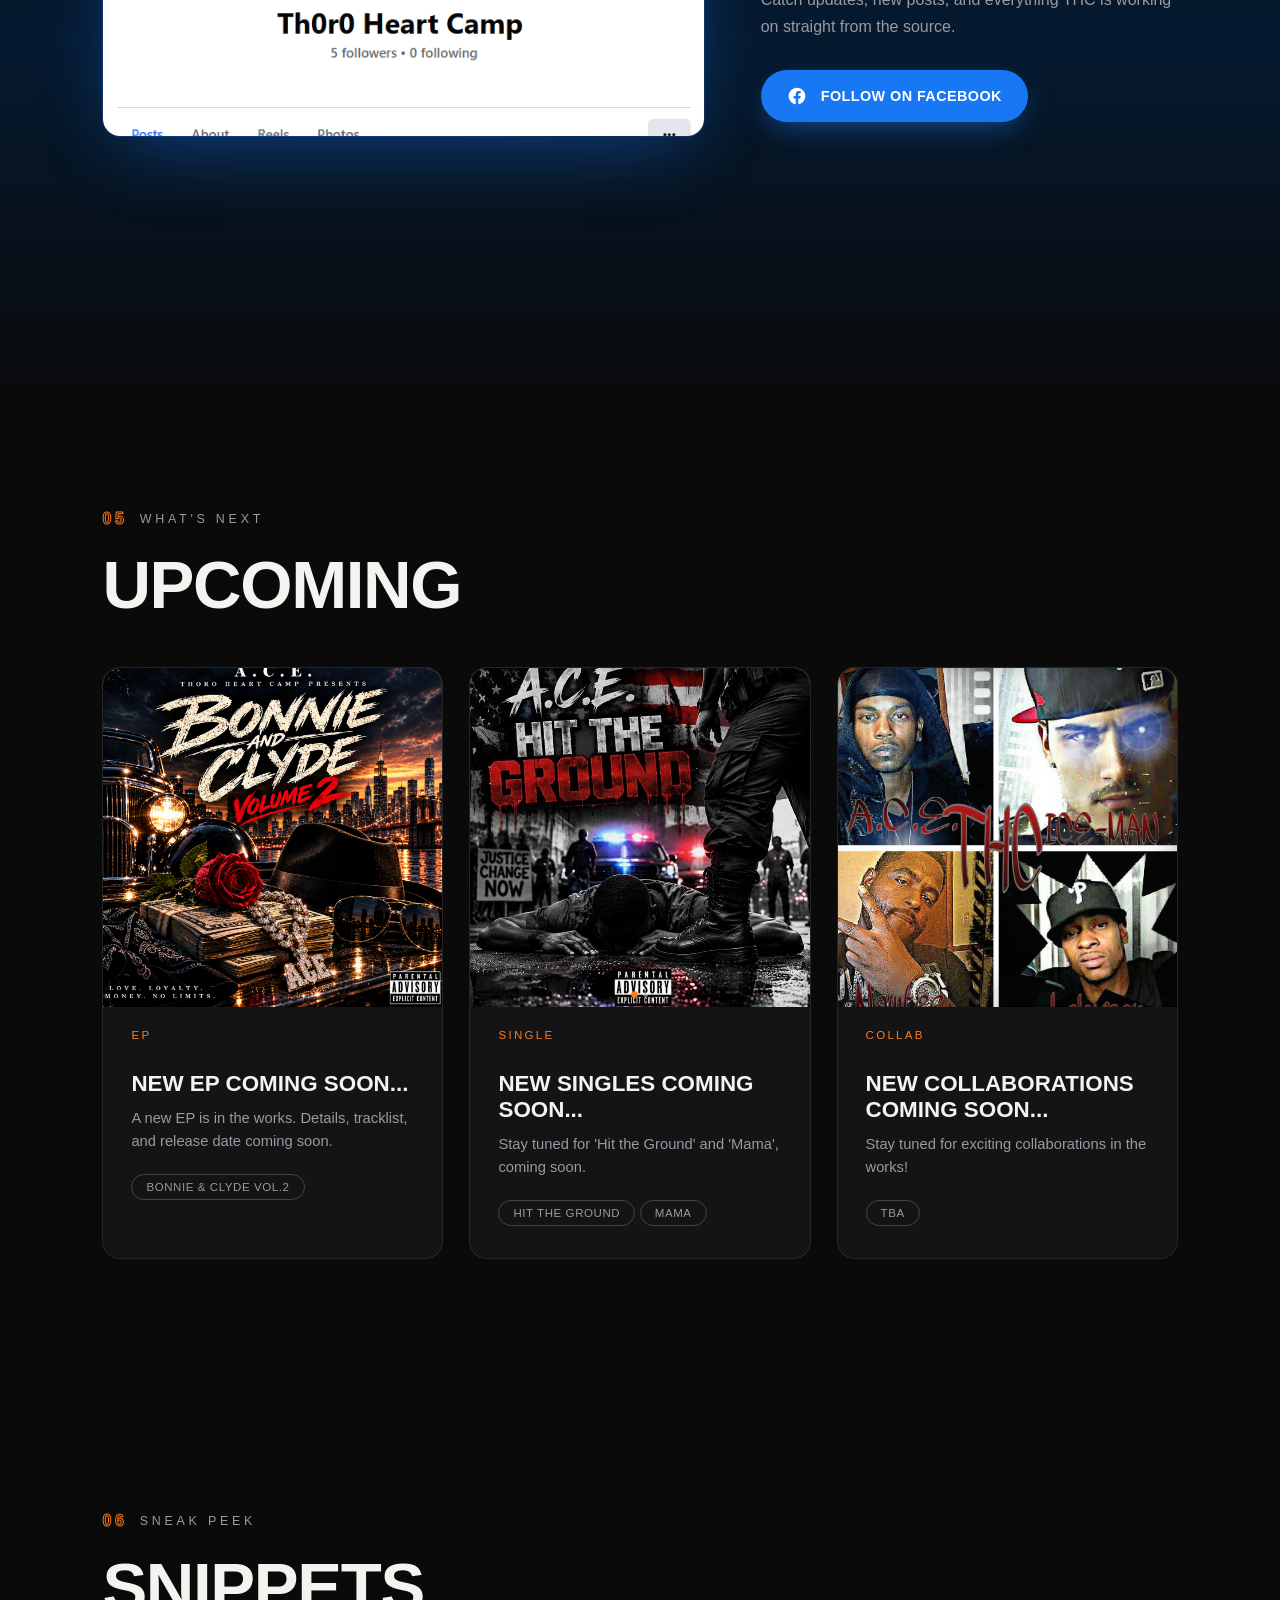
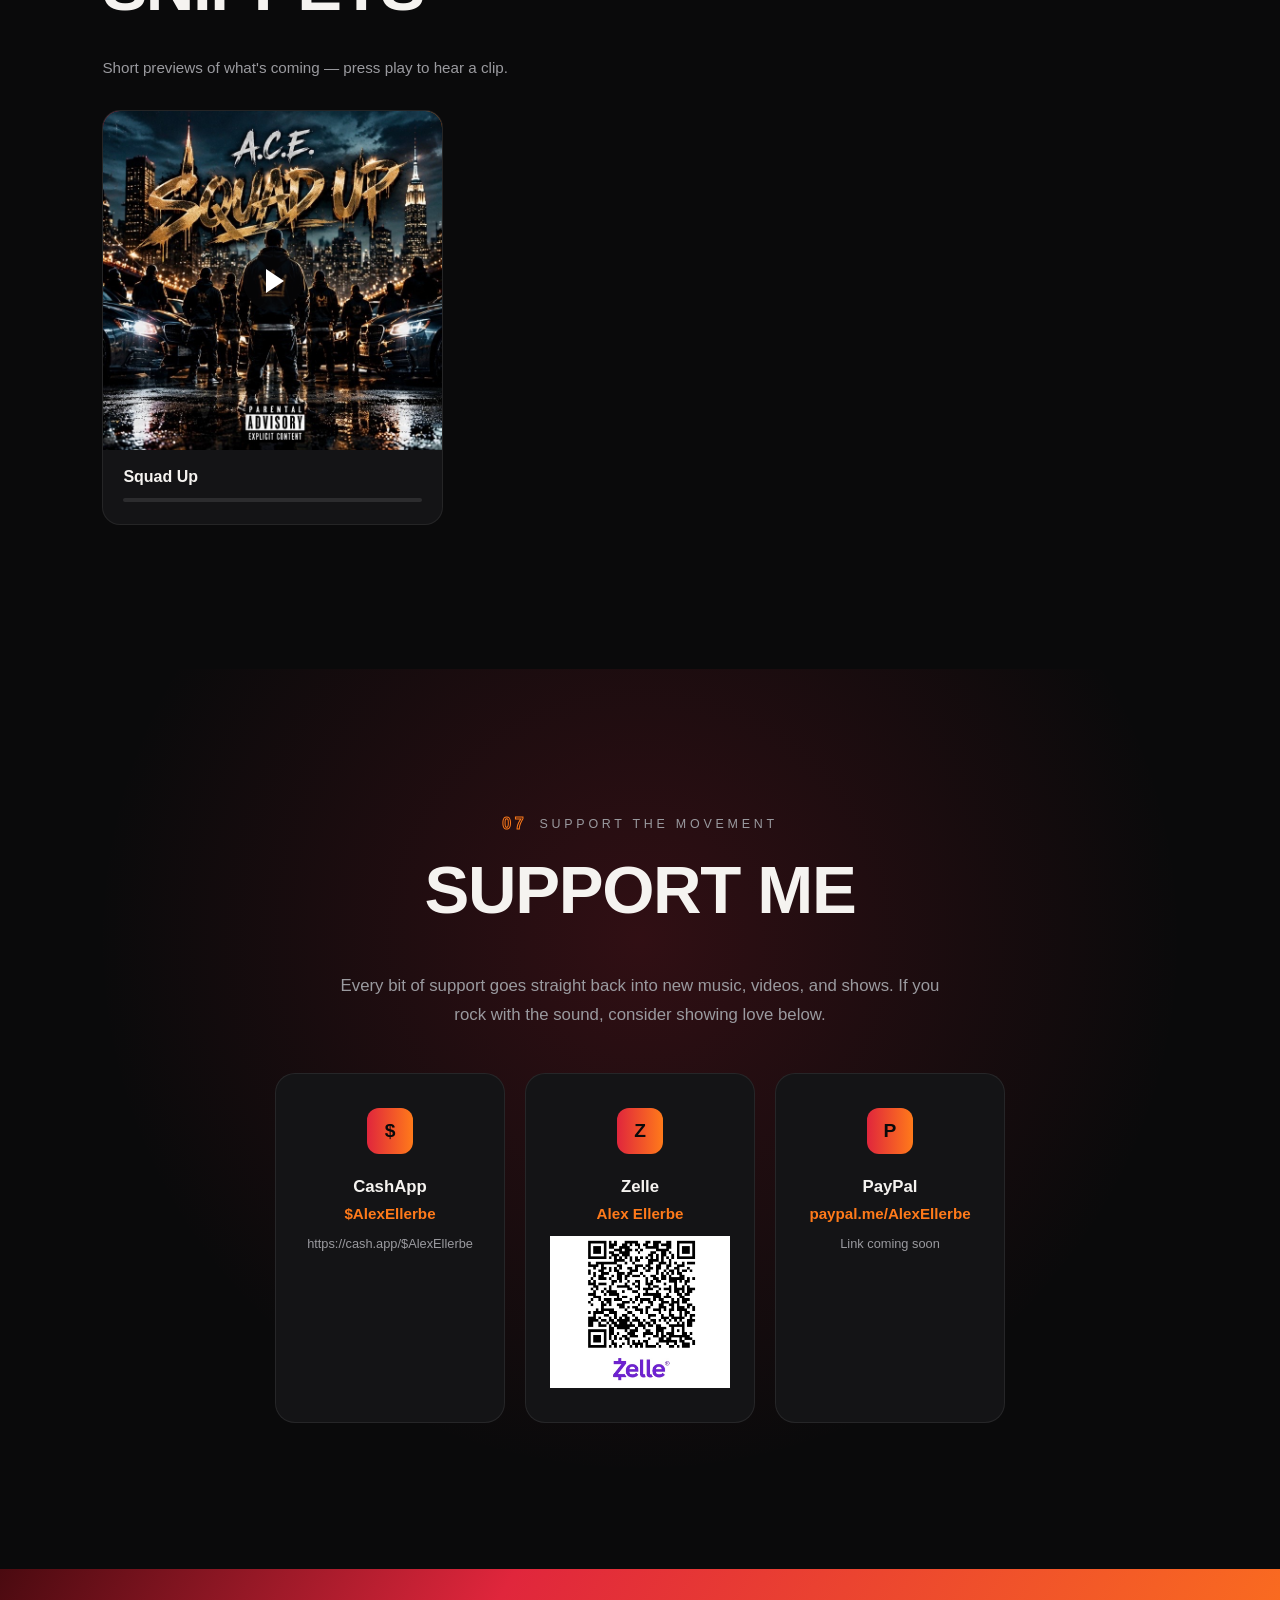
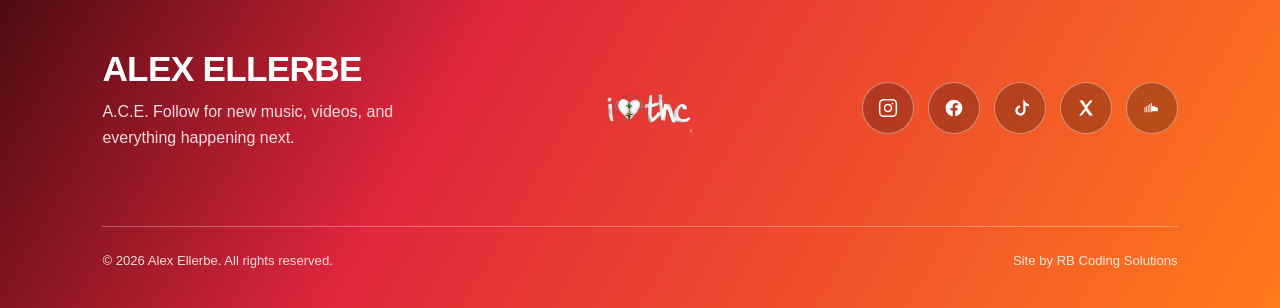
==== commit d7c6f59f: "Mama added" ====
--- a/index.html
+++ b/index.html
@@ -927,7 +927,7 @@
       <div class="card-cover">
         <div class="cover-fallback">SGL</div>
         <img class="slide" src="gallery/hittheground.jpg" alt="Hit the Ground cover art 1" onerror="this.remove()">
-        <img class="slide" src="covers/hit-the-ground-2.jpg" alt="Hit the Ground cover art 2" onerror="this.remove()">
+        <img class="slide" src="gallery/9591.png" alt="Hit the Ground cover art 2" onerror="this.remove()">
         <img class="slide" src="covers/mama-1.jpg" alt="Mama cover art" onerror="this.remove()">
       </div>
       <span class="tag">Single</span>
@@ -941,7 +941,7 @@
       <div class="card-cover">
         <div class="cover-fallback">CLB</div>
         <img class="slide" src="gallery/9444.jpg" alt="Collaboration cover art 1" onerror="this.remove()">
-        <img class="slide" src="covers/collab-2.jpg" alt="Collaboration cover art 2" onerror="this.remove()">
+        <img class="slide" src="covers=/collab-2.jpg" alt="Collaboration cover art 2" onerror="this.remove()">
         <img class="slide" src="covers/collab-3.jpg" alt="Collaboration cover art 3" onerror="this.remove()">
       </div>
       <span class="tag">Collab</span>
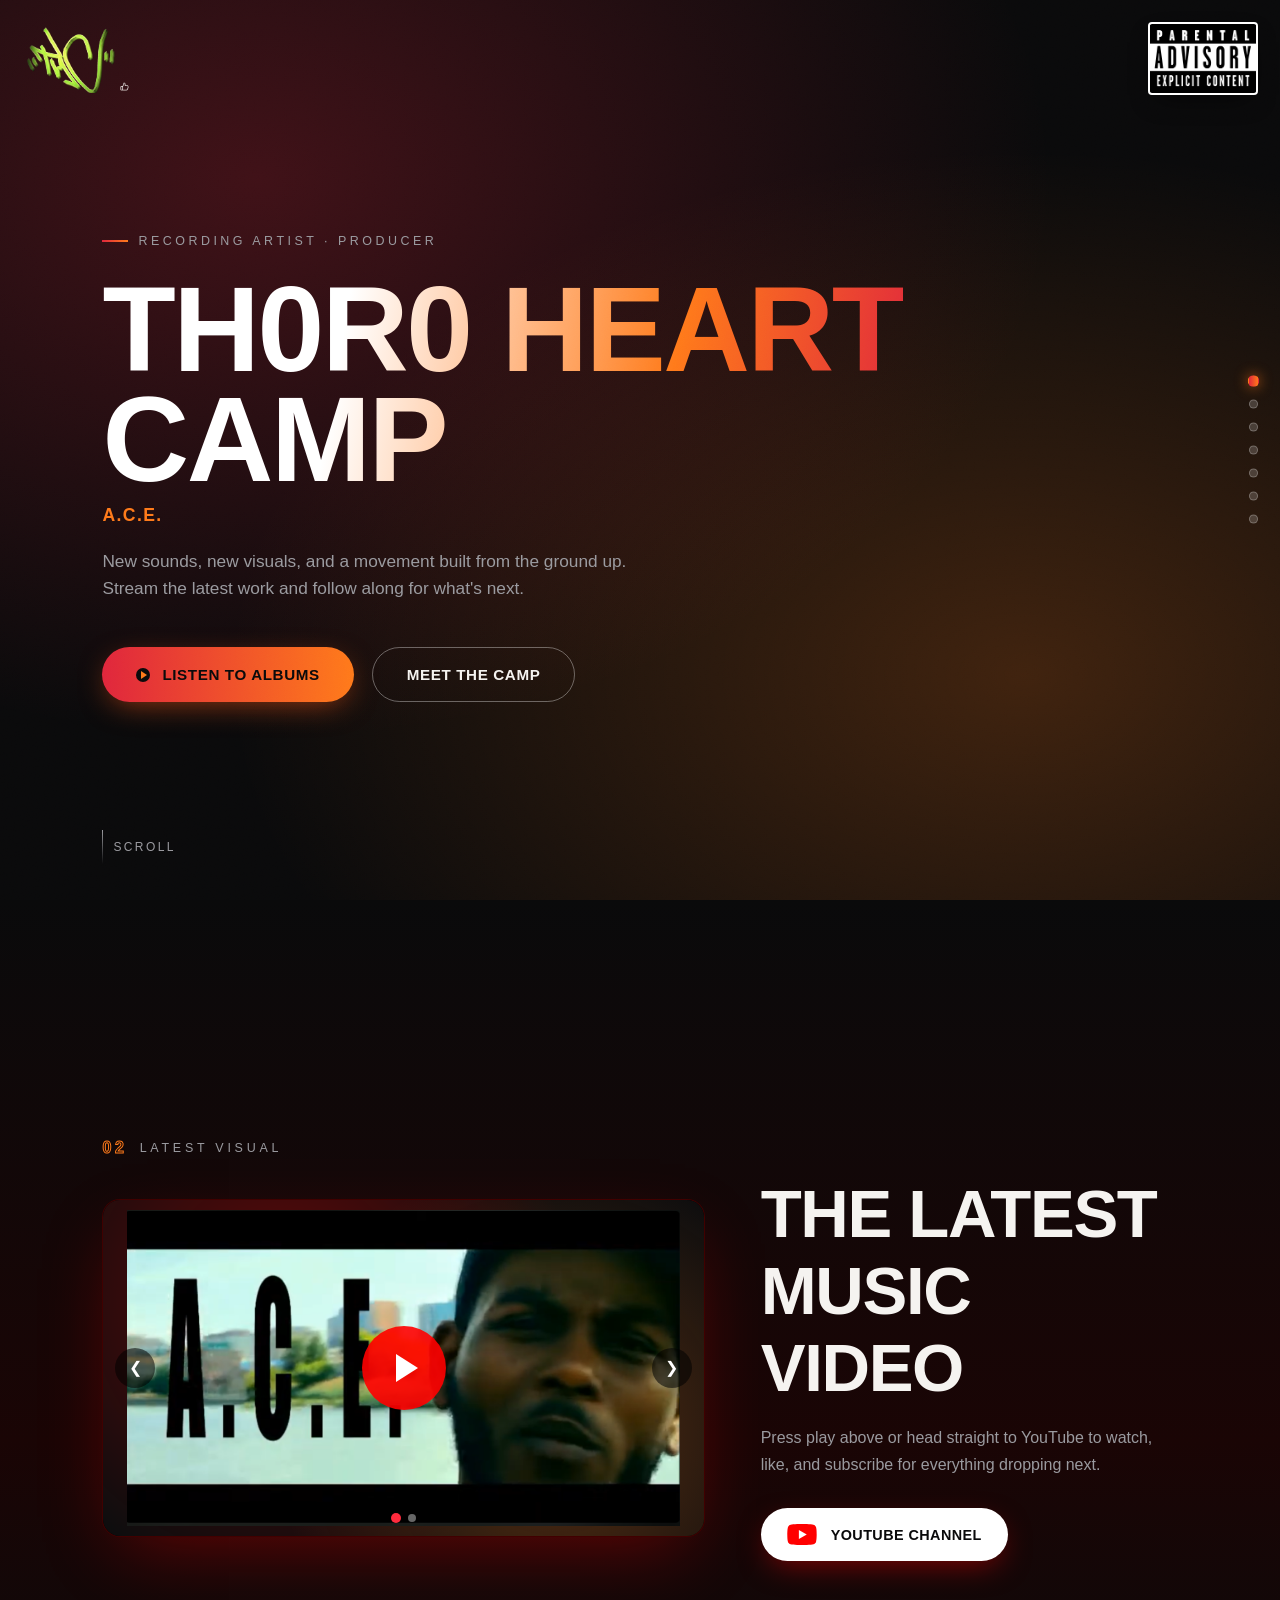
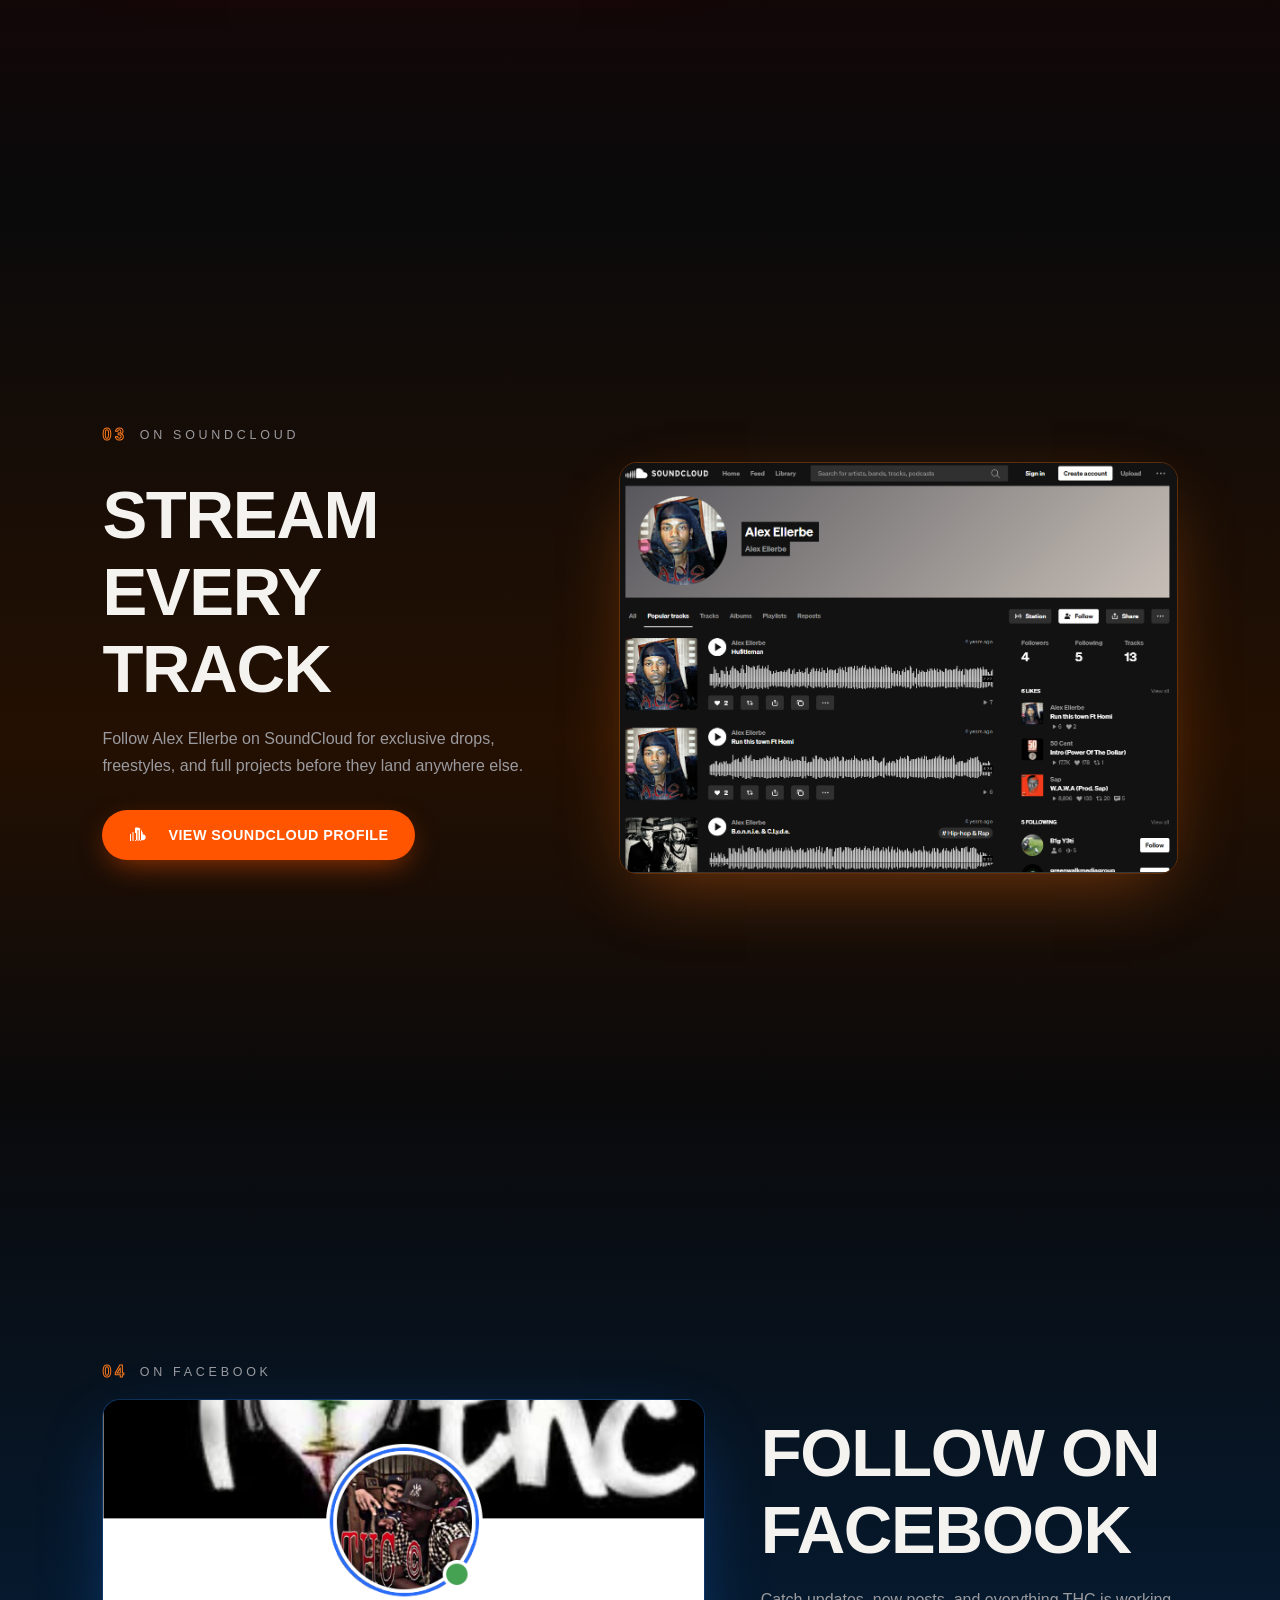
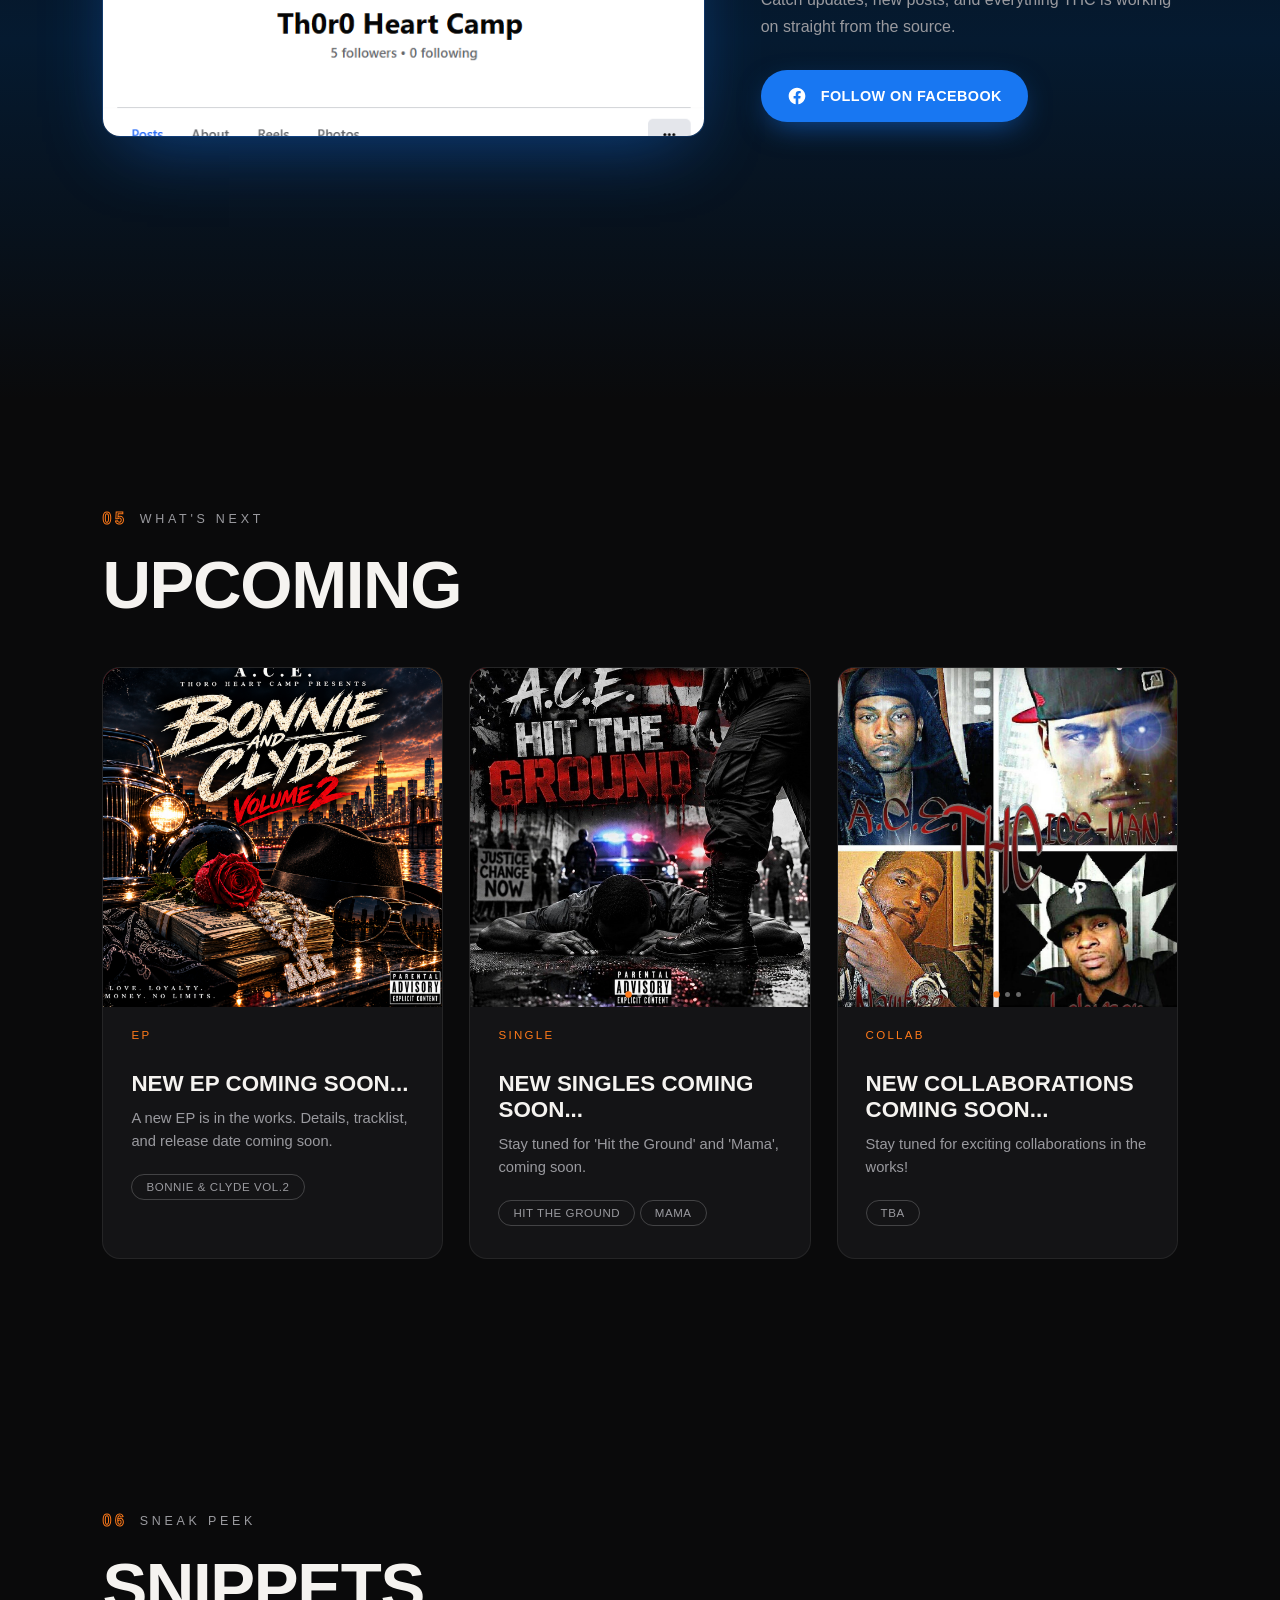
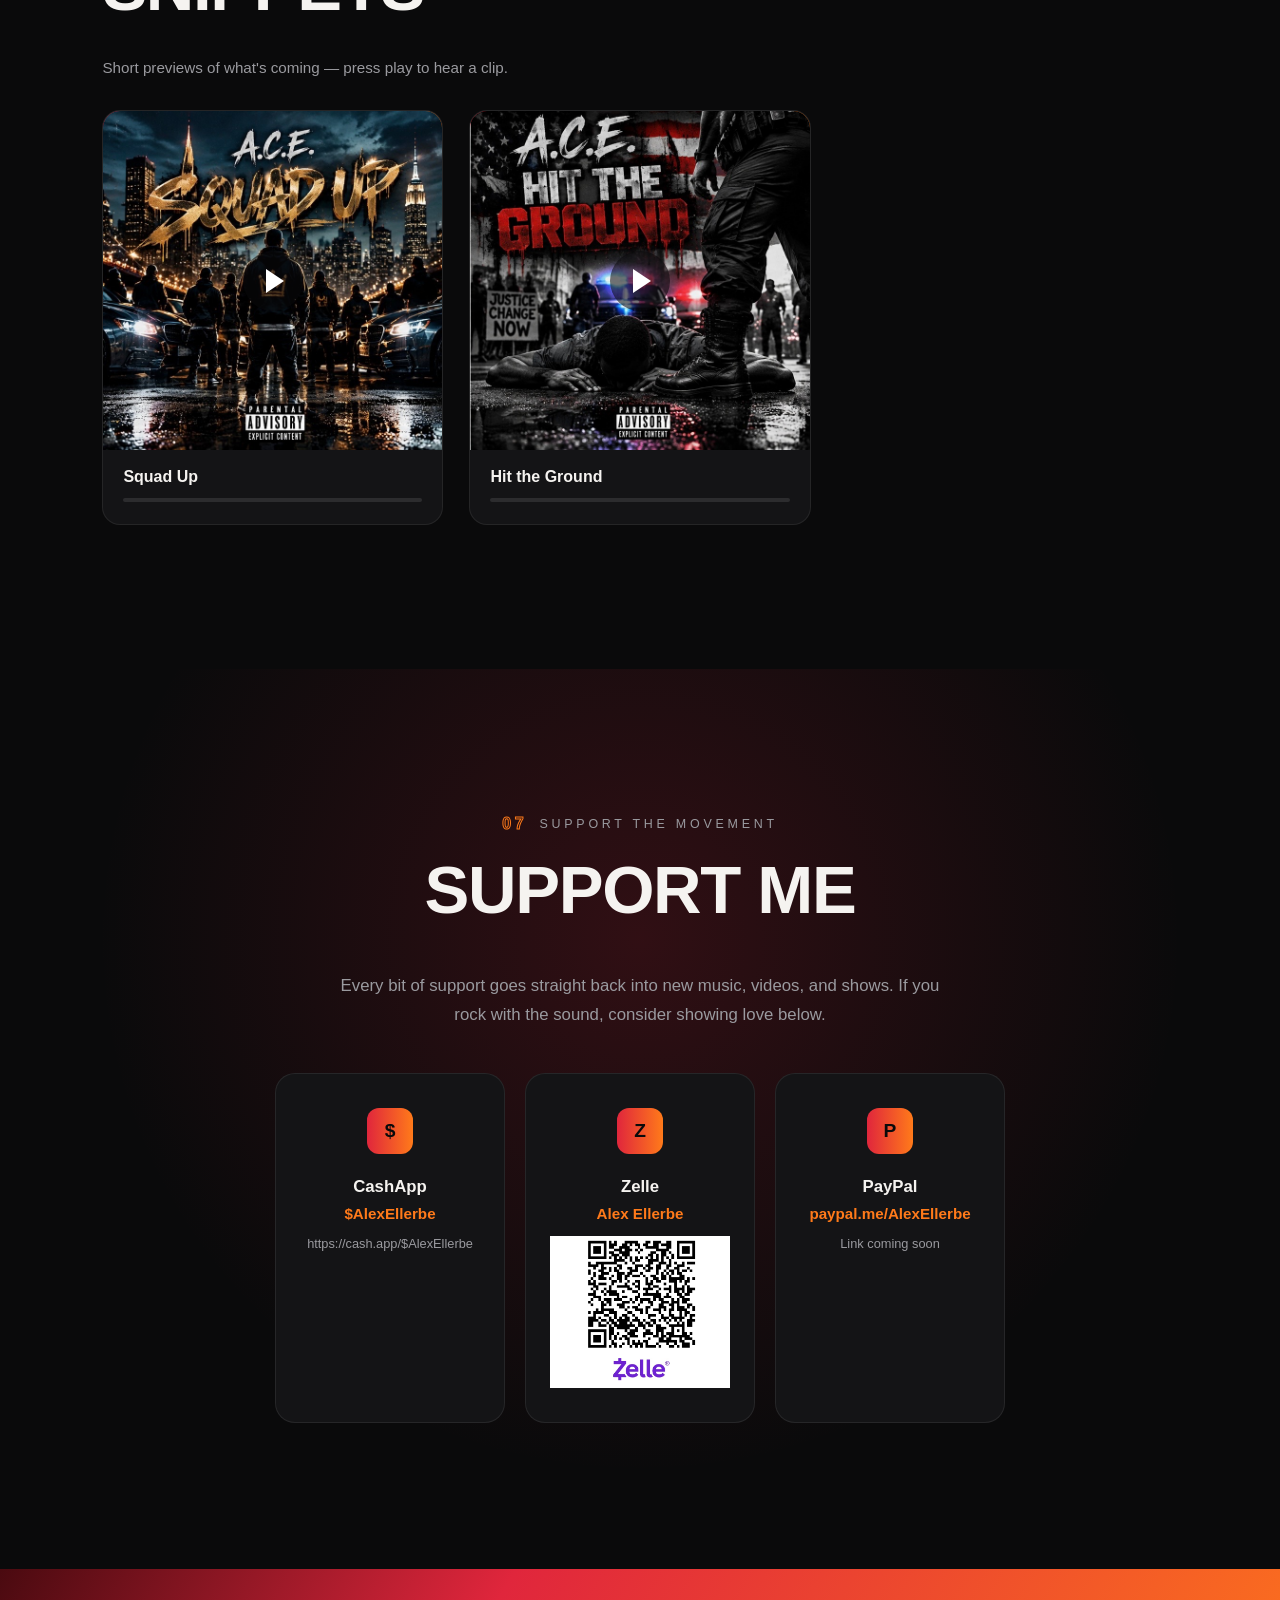
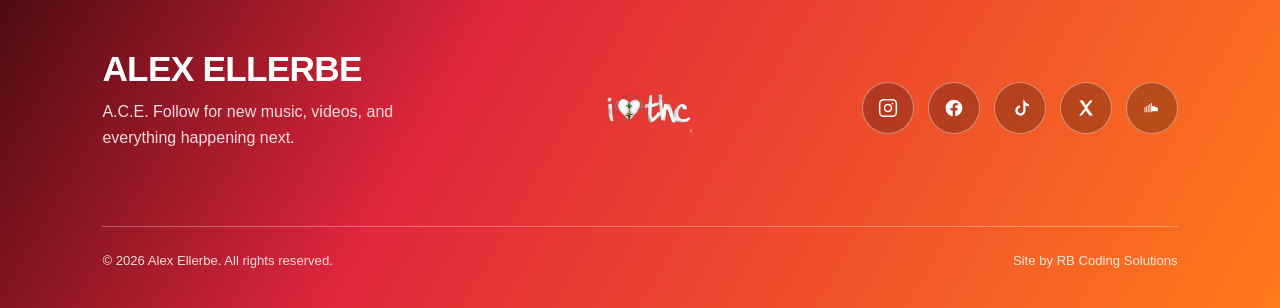
==== commit 56ec79cf: "hittheground snippet release and separate files" ====
--- a/index.html
+++ b/index.html
@@ -4,42 +4,8 @@
 <meta charset="UTF-8">
 <meta name="viewport" content="width=device-width, initial-scale=1.0">
 <title>Alex Ellerbe — A.C.E.</title>
-<link rel="preconnect" href="https://fonts.googleapis.com">
-<link rel="preconnect" href="https://fonts.gstatic.com" crossorigin>
-<link href="https://fonts.googleapis.com/css2?family=Rubik+Bubbles&display=swap" rel="stylesheet">
+<link rel="stylesheet" href="styles.css">
 <style>
-  :root{
-    --bg:#0a0a0b;
-    --bg-2:#141416;
-    --ink:#f5f3f0;
-    --muted:#9a9a9f;
-    --red:#e0263c;
-    --orange:#ff7a1a;
-    --grad: linear-gradient(90deg, var(--red), var(--orange));
-    --yt-red:#ff0000;
-    --sc-orange:#ff5500;
-    --fb-blue:#1877f2;
-  }
-  *{box-sizing:border-box;}
-  html{scroll-behavior:smooth;}
-  body{
-    margin:0;
-    background:var(--bg);
-    color:var(--ink);
-    font-family: 'Helvetica Neue', Arial, sans-serif;
-    -webkit-font-smoothing:antialiased;
-    overflow-x:hidden;
-  }
-  h1,h2,h3{
-    font-family: 'Arial Black', Arial, sans-serif;
-    letter-spacing:-0.02em;
-    text-transform:uppercase;
-    margin:0;
-  }
-  a{color:inherit; text-decoration:none;}
-  img{max-width:100%; display:block;}
-  button{font-family:inherit; cursor:pointer;}
-
   /* ---------- NAV DOTS ---------- */
   .navdots{
     position:fixed; right:22px; top:50%; transform:translateY(-50%);
@@ -53,12 +19,6 @@
   }
   .navdots a.active{ background:var(--grad); border-color:transparent; box-shadow:0 0 10px rgba(255,122,26,.7); transform:scale(1.3);}
   @media (max-width:800px){ .navdots{display:none;} }
-
-  /* ---------- GRAIN / NOISE ---------- */
-  .grain{
-    position:fixed; inset:0; pointer-events:none; z-index:2; opacity:.04; mix-blend-mode:overlay;
-    background-image:url("data:image/svg+xml,%3Csvg xmlns='http://www.w3.org/2000/svg' width='120' height='120'%3E%3Cfilter id='n'%3E%3CfeTurbulence type='fractalNoise' baseFrequency='0.9' numOctaves='2' stitchTiles='stitch'/%3E%3C/filter%3E%3Crect width='100%25' height='100%25' filter='url(%23n)'/%3E%3C/svg%3E");
-  }
 
   section{ position:relative; width:100%; min-height:100vh; padding:110px 8vw; display:flex; flex-direction:column; justify-content:center; }
 
@@ -149,221 +109,6 @@
   }
   .section-label span.n{ font-size:1rem; -webkit-text-stroke:1px var(--orange); color:transparent; font-weight:800; }
   .section-title{ font-size:clamp(2.2rem,6vw,4.2rem); margin-bottom:44px; }
-
-  /* ---------- EP PLAYER PAGE ---------- */
-  .ep-page{
-    position:fixed; inset:0; z-index:1000; background:var(--bg);
-    overflow-y:auto; -webkit-overflow-scrolling:touch;
-    opacity:0; visibility:hidden; pointer-events:none;
-    transition:opacity .35s ease, visibility 0s linear .35s;
-  }
-  /* NOTE: no `transform` on this element — a transformed ancestor becomes the
-     positioning anchor for any position:fixed descendant (like .now-bar),
-     which breaks the player bar'''s pinning on mobile browsers. Fade only. */
-  .ep-page.open{ opacity:1; visibility:visible; pointer-events:auto; transition:opacity .35s ease; }
-  .ep-topbar{
-    position:sticky; top:0; z-index:5; display:flex; align-items:center; justify-content:space-between;
-    padding:20px 6vw; background:rgba(10,10,11,.85); backdrop-filter:blur(10px); border-bottom:1px solid rgba(255,255,255,.06);
-  }
-  .ep-back{
-    display:inline-flex; align-items:center; gap:10px; background:rgba(255,255,255,.06); border:none; color:var(--ink);
-    padding:10px 18px; border-radius:100px; font-size:.85rem; font-weight:700; letter-spacing:.03em; text-transform:uppercase;
-    transition:background .2s ease;
-  }
-  .ep-back:hover{ background:rgba(255,255,255,.14); }
-  .ep-hero{
-    display:flex; align-items:flex-end; gap:28px; padding:56px 6vw 40px;
-    background:
-      radial-gradient(ellipse at 15% 0%, rgba(224,38,60,.3), transparent 60%),
-      radial-gradient(ellipse at 85% 30%, rgba(255,122,26,.25), transparent 60%),
-      var(--bg-2);
-    flex-wrap:wrap;
-  }
-  .ep-cover{
-    position:relative; width:180px; height:180px; border-radius:16px; flex-shrink:0; background:var(--grad);
-    box-shadow:0 20px 50px -12px rgba(255,90,20,.5); overflow:hidden;
-  }
-  .ep-cover img{ position:absolute; inset:0; width:100%; height:100%; object-fit:cover; display:block; }
-  .ep-cover .cover-fallback{
-    position:absolute; inset:0; display:flex; align-items:center; justify-content:center;
-    font-family:'Arial Black',Arial,sans-serif; font-size:2.4rem; color:#0a0a0b; text-transform:uppercase;
-  }
-  .ep-meta .ep-kind{ font-size:.78rem; letter-spacing:.25em; text-transform:uppercase; color:var(--orange); margin-bottom:10px; }
-  .ep-meta h2{ font-size:clamp(1.8rem,4vw,3rem); margin-bottom:10px; }
-  .ep-meta .ep-artist{ color:var(--muted); font-size:1rem; }
-  .ep-meta .ep-stats{ display:flex; gap:22px; margin-top:18px; color:var(--muted); font-size:.85rem; flex-wrap:wrap; }
-  .ep-meta .ep-stats b{ color:var(--ink); }
-
-  .ep-list{ padding:16px 6vw 140px; }
-  .track-row{
-    display:flex; align-items:center; gap:18px; padding:16px 14px; border-radius:12px;
-    border-bottom:1px solid rgba(255,255,255,.06); cursor:pointer; transition:background .2s ease;
-  }
-  .track-row:hover{ background:rgba(255,255,255,.04); }
-  .track-row.playing{ background:rgba(255,122,26,.08); }
-  .track-num{ width:26px; text-align:center; color:var(--muted); font-size:.9rem; flex-shrink:0; }
-  .track-row.playing .track-num{ color:var(--orange); }
-  .track-playbtn{
-    width:42px; height:42px; border-radius:50%; background:rgba(255,255,255,.08); border:none; flex-shrink:0;
-    display:flex; align-items:center; justify-content:center; transition:background .2s ease;
-  }
-  .track-row:hover .track-playbtn, .track-row.playing .track-playbtn{ background:var(--grad); }
-  .track-playbtn .tri3{ border-left:11px solid var(--ink); border-top:7px solid transparent; border-bottom:7px solid transparent; margin-left:2px; }
-  .track-row:hover .track-playbtn .tri3, .track-row.playing .track-playbtn .tri3{ border-left-color:#0a0a0b; }
-  .track-playbtn .bars3{ display:none; align-items:flex-end; gap:2px; height:14px; }
-  .track-playbtn.is-playing .tri3{ display:none; }
-  .track-playbtn.is-playing .bars3{ display:flex; }
-  .bars3 span{ width:3px; background:#0a0a0b; border-radius:1px; animation:barbounce 1s ease-in-out infinite; }
-  .bars3 span:nth-child(2){ animation-delay:.2s; } .bars3 span:nth-child(3){ animation-delay:.4s; }
-  @keyframes barbounce{ 0%,100%{ height:4px; } 50%{ height:14px; } }
-  .track-info{ flex:1; min-width:0; }
-  .track-info .t-title{ font-weight:700; font-size:1rem; white-space:nowrap; overflow:hidden; text-overflow:ellipsis; }
-  .track-info .t-sub{ color:var(--muted); font-size:.82rem; margin-top:3px; }
-  .track-wave{ display:none; align-items:flex-end; gap:2px; height:32px; width:120px; flex-shrink:0; }
-  @media (min-width:700px){ .track-wave{ display:flex; } }
-  .track-wave span{ flex:1; background:rgba(255,255,255,.18); border-radius:1px; }
-  .track-row.playing .track-wave span{ background:linear-gradient(180deg,var(--orange),var(--red)); }
-  .track-dur{ color:var(--muted); font-size:.85rem; width:48px; text-align:right; flex-shrink:0; }
-  .track-dur.platform-badge{ width:auto; color:var(--orange); font-weight:700; font-size:.72rem; letter-spacing:.06em; text-transform:uppercase; }
-
-  .track-embed{ max-height:0; overflow:hidden; transition:max-height .35s ease; }
-  .track-embed.open{ max-height:200px; margin:2px 0 16px; }
-  .track-embed .embed-inner{ border-radius:12px; overflow:hidden; background:#000; }
-  .track-embed iframe{ width:100%; border:0; display:block; }
-
-  .ep-elsewhere{ display:flex; gap:12px; flex-wrap:wrap; padding:0 6vw 60px; }
-  .ep-elsewhere a{
-    display:inline-flex; align-items:center; gap:10px; padding:12px 20px; border-radius:100px; font-size:.82rem;
-    font-weight:700; letter-spacing:.03em; text-transform:uppercase; border:1px solid rgba(255,255,255,.15); transition:all .2s ease;
-  }
-  .ep-elsewhere a:hover{ border-color:var(--orange); background:rgba(255,122,26,.1); }
-
-  /* ---------- ALBUMS GRID PAGE ---------- */
-  .albums-intro{ padding:48px 6vw 8px; }
-  .albums-intro h2{ font-size:clamp(1.8rem,4vw,3rem); margin-bottom:10px; }
-  .albums-intro p{ color:var(--muted); max-width:520px; line-height:1.6; }
-  .album-grid{
-    display:grid; grid-template-columns:repeat(auto-fill, minmax(160px,1fr)); gap:26px;
-    padding:28px 6vw 100px;
-  }
-  .album-card{ cursor:pointer; transition:transform .25s ease; }
-  .album-card:hover{ transform:translateY(-6px); }
-  .album-cover{
-    position:relative; aspect-ratio:1/1; border-radius:16px; overflow:hidden; margin-bottom:14px;
-    background:var(--grad); box-shadow:0 18px 40px -14px rgba(255,90,20,.4); transition:box-shadow .25s ease;
-  }
-  .album-card:hover .album-cover{ box-shadow:0 24px 55px -14px rgba(255,90,20,.55); }
-  .album-cover img{ position:absolute; inset:0; width:100%; height:100%; object-fit:cover; display:block; }
-  .album-cover .cover-fallback{
-    position:absolute; inset:0; display:flex; align-items:center; justify-content:center;
-    font-family:'Arial Black',Arial,sans-serif; font-size:1.3rem; color:rgba(10,10,11,.55);
-    text-transform:uppercase; letter-spacing:.04em; text-align:center; padding:10px;
-  }
-  .album-cover .album-play{
-    position:absolute; inset:0; display:flex; align-items:center; justify-content:center;
-    background:rgba(10,10,11,0); transition:background .25s ease;
-  }
-  .album-card:hover .album-play{ background:rgba(10,10,11,.35); }
-  .album-play .circle5{
-    width:52px; height:52px; border-radius:50%; background:var(--grad); display:flex; align-items:center; justify-content:center;
-    opacity:0; transform:scale(.8); transition:opacity .25s ease, transform .25s ease;
-    box-shadow:0 8px 24px -6px rgba(255,90,20,.6);
-  }
-  .album-card:hover .circle5{ opacity:1; transform:scale(1); }
-  .circle5 .tri5{ border-left:14px solid #0a0a0b; border-top:9px solid transparent; border-bottom:9px solid transparent; margin-left:3px; }
-  .album-title{ font-weight:800; font-size:.98rem; line-height:1.3; }
-  .album-kind{ color:var(--orange); font-size:.68rem; text-transform:uppercase; letter-spacing:.15em; margin-top:4px; }
-
-  /* ---------- MEMBERS PAGE ---------- */
-  .members-intro{ padding:48px 6vw 8px; }
-  .members-intro h2{ font-size:clamp(1.8rem,4vw,3rem); margin-bottom:10px; }
-  .members-intro p{ color:var(--muted); max-width:560px; line-height:1.6; }
-
-  .member-grid{
-    display:grid; grid-template-columns:repeat(auto-fill, minmax(220px,1fr)); gap:26px;
-    padding:28px 6vw 10px;
-  }
-  .member-card{
-    background:var(--bg-2); border:1px solid rgba(255,255,255,.07); border-radius:18px; overflow:hidden;
-    transition:transform .3s ease, border-color .3s ease;
-  }
-  .member-card:hover{ transform:translateY(-6px); border-color:rgba(255,122,26,.45); }
-  .member-photo{ position:relative; aspect-ratio:1/1; background:var(--grad); overflow:hidden; }
-  .member-photo img{ position:absolute; inset:0; width:100%; height:100%; object-fit:cover; display:block; }
-  .member-photo .cover-fallback{
-    position:absolute; inset:0; display:flex; align-items:center; justify-content:center;
-    font-family:'Arial Black',Arial,sans-serif; font-size:1.6rem; color:rgba(10,10,11,.55);
-    text-transform:uppercase; letter-spacing:.04em;
-  }
-  .member-slot{ position:relative; }
-  .tribute-tag{
-    position:absolute; top:-24px; left:12px; z-index:6;
-    font-family:'Rubik Bubbles', 'Arial Black', sans-serif;
-    font-size:1.5rem; line-height:1; letter-spacing:.02em;
-    color:#fff;
-    -webkit-text-stroke: 1.5px #000;
-    text-shadow:
-      -2px 0 0 #000, 2px 0 0 #000, 0 -2px 0 #000, 0 2px 0 #000,
-      -2px -2px 0 #000, 2px -2px 0 #000, -2px 2px 0 #000, 2px 2px 0 #000,
-      0 6px 10px rgba(0,0,0,.5);
-    transform:rotate(-6deg);
-    pointer-events:none;
-    white-space:nowrap;
-  }
-  .member-info{ padding:20px 22px 24px; }
-  .member-name{ font-weight:800; font-size:1.15rem; text-transform:uppercase; letter-spacing:.02em; margin-bottom:3px; }
-  .member-role{ color:var(--orange); font-size:.7rem; text-transform:uppercase; letter-spacing:.16em; margin-bottom:12px; }
-  .member-bio{ color:var(--muted); font-size:.88rem; line-height:1.65; }
-
-  .gallery-section{ padding:36px 6vw 100px; }
-  .gallery-section h3{ font-size:clamp(1.4rem,3vw,2rem); margin-bottom:8px; }
-  .gallery-section .gallery-sub{ color:var(--muted); font-size:.92rem; margin-bottom:26px; }
-  .gallery-grid{
-    display:grid; grid-template-columns:repeat(auto-fill, minmax(170px,1fr)); gap:16px;
-  }
-  .gallery-item{
-    position:relative; min-height:170px; border-radius:14px; overflow:hidden; background:var(--bg-2);
-    border:1px solid rgba(255,255,255,.07); transition:transform .3s ease, border-color .3s ease;
-    display:flex; align-items:center; justify-content:center;
-  }
-  .gallery-item:hover{ transform:translateY(-4px); border-color:rgba(255,122,26,.4); }
-  .gallery-item img{ display:block; width:100%; height:100%; max-height:480px; object-fit:contain; }
-  .gallery-item .cover-fallback{
-    position:absolute; inset:0; display:flex; align-items:center; justify-content:center;
-    font-size:.7rem; letter-spacing:.1em; text-transform:uppercase; color:var(--muted);
-  }
-
-  .now-bar{
-    position:fixed; left:0; right:0; bottom:0; z-index:6;
-    background:rgba(14,14,15,.96); backdrop-filter:blur(10px); border-top:1px solid rgba(255,255,255,.08);
-    display:flex; align-items:center; gap:18px; padding:12px 6vw;
-    transform:translateY(100%); transition:transform .3s ease;
-  }
-  .now-bar.show{ transform:translateY(0); }
-  .now-art{ width:44px; height:44px; border-radius:8px; background:var(--grad); flex-shrink:0; }
-  .now-meta{ min-width:0; width:140px; flex-shrink:0; }
-  .now-meta .n-title{ font-size:.88rem; font-weight:700; white-space:nowrap; overflow:hidden; text-overflow:ellipsis; }
-  .now-meta .n-artist{ font-size:.75rem; color:var(--muted); white-space:nowrap; overflow:hidden; text-overflow:ellipsis; }
-  .now-controls{ display:flex; align-items:center; gap:14px; flex-shrink:0; }
-  .now-controls button{ background:none; border:none; color:var(--ink); display:flex; align-items:center; justify-content:center; }
-  .now-controls .skip{ font-size:1.3rem; opacity:.8; }
-  .now-controls .skip:hover{ opacity:1; color:var(--orange); }
-  .now-playbtn{
-    width:38px; height:38px; border-radius:50%; background:var(--grad) !important; display:flex; align-items:center; justify-content:center;
-  }
-  .now-playbtn .tri4{ border-left:10px solid #0a0a0b; border-top:6px solid transparent; border-bottom:6px solid transparent; margin-left:2px; }
-  .now-playbtn .pause4{ display:none; gap:3px; }
-  .now-playbtn .pause4 span{ width:3px; height:12px; background:#0a0a0b; border-radius:1px; }
-  .now-playbtn.is-playing .tri4{ display:none; }
-  .now-playbtn.is-playing .pause4{ display:flex; }
-  .now-seek{ flex:1; display:flex; align-items:center; gap:10px; min-width:0; }
-  .now-time{ font-size:.75rem; color:var(--muted); width:36px; flex-shrink:0; }
-  .now-range{
-    flex:1; height:4px; -webkit-appearance:none; appearance:none; background:rgba(255,255,255,.15); border-radius:2px; outline:none;
-  }
-  .now-range::-webkit-slider-thumb{ -webkit-appearance:none; width:13px; height:13px; border-radius:50%; background:var(--orange); cursor:pointer; }
-  .now-range::-moz-range-thumb{ width:13px; height:13px; border-radius:50%; background:var(--orange); border:none; cursor:pointer; }
-  @media (max-width:640px){ .now-meta{ display:none; } }
 
   /* ---------- YOUTUBE SECTION ---------- */
   #video{ background:linear-gradient(180deg, #0a0a0b, #1a0505 60%, #0a0a0b); }
@@ -638,169 +383,12 @@
     <div class="hero-alias">A.C.E.</div>
     <p class="hero-sub">New sounds, new visuals, and a movement built from the ground up. Stream the latest work and follow along for what's next.</p>
     <div class="hero-actions">
-      <button class="btn" id="openPlayer"><span class="play-ico"></span> Listen to Albums</button>
-      <button class="btn ghost" id="openMembers">Meet The Camp</button>
+      <a class="btn" href="albums.html"><span class="play-ico"></span> Listen to Albums</a>
+      <a class="btn ghost" href="members.html">Meet The Camp</a>
     </div>
   </div>
   <div class="scroll-cue"><span class="line"></span> Scroll</div>
 </section>
-
-<!-- ALBUMS — GRID OF ALL RELEASES -->
-<div class="ep-page" id="albumsPage">
-  <div class="ep-topbar">
-    <button class="ep-back" id="albumsClose">&larr; Back</button>
-    <div style="color:var(--muted); font-size:.8rem; letter-spacing:.15em; text-transform:uppercase;">Discography</div>
-  </div>
-
-  <div class="albums-intro">
-    <h2>Albums &amp; EPs</h2>
-    <p>Pick a release to open its tracklist and start streaming.</p>
-  </div>
-
-  <div class="album-grid" id="albumGrid"><!-- album cards injected by script --></div>
-</div>
-
-<!-- MEMBERS — MEET THE CAMP -->
-<div class="ep-page" id="membersPage">
-  <div class="ep-topbar">
-    <button class="ep-back" id="membersClose">&larr; Back</button>
-    <div style="color:var(--muted); font-size:.8rem; letter-spacing:.15em; text-transform:uppercase;">The Camp</div>
-  </div>
-
-  <div class="members-intro">
-    <h2>Meet TH0R0 HEART CAMP</h2>
-    <p>The crew behind the sound.</p>
-  </div>
-
-  <div class="member-grid" id="memberGrid"><!-- member cards injected by script --></div>
-
-  <div class="gallery-section">
-    <h3>Gallery</h3>
-    <div class="gallery-sub">A few shots of the camp.</div>
-    <!--
-      GALLERY — add, remove, or reorder photos by editing these blocks
-      directly. Each one is a self-contained "slot":
-        1. Change the src="..." to point at your image file.
-        2. Change the alt="..." to a short description of the photo.
-      A slot with no working image just shows a "Photo" placeholder
-      tile instead of a broken image icon — safe to leave as-is
-      until you have the real picture. Copy/paste a whole block to
-      add more slots.
-    -->
-    <div class="gallery-grid" id="galleryGrid">
-      <div class="gallery-item">
-        <!-- <div class="cover-fallback">Photo</div> -->
-        <img src="gallery/9444.jpg" alt="Gallery photo 1" onerror="this.remove()">
-      </div>
-      <div class="gallery-item">
-        <!-- <div class="cover-fallback">Photo</div> -->
-        <img src="gallery/9443.jpg" alt="Gallery photo 2" onerror="this.remove()">
-      </div>
-      <div class="gallery-item">
-        <!-- <div class="cover-fallback">Photo</div> -->
-        <img src="gallery/9445.jpg" alt="Gallery photo 3" onerror="this.remove()">
-      </div>
-      <div class="gallery-item">
-        <!-- <div class="cover-fallback">Photo</div> -->
-        <img src="gallery/9554.jpg" alt="Gallery photo 4" onerror="this.remove()">
-      </div>
-      <div class="gallery-item">
-        <!-- <div class="cover-fallback">Photo</div> -->
-        <img src="gallery/9557.jpg" alt="Gallery photo 5" onerror="this.remove()">
-      </div>
-      <div class="gallery-item">
-        <!-- <div class="cover-fallback">Photo</div> -->
-        <img src="gallery/9561.jpg" alt="Gallery photo 5" onerror="this.remove()">
-      </div>
-      <div class="gallery-item">
-        <!-- <div class="cover-fallback">Photo</div> -->
-        <img src="gallery/9562.jpg" alt="Gallery photo 5" onerror="this.remove()">
-      </div>
-      <div class="gallery-item">
-        <!-- <div class="cover-fallback">Photo</div> -->
-        <img src="gallery/9563.jpg" alt="Gallery photo 5" onerror="this.remove()">
-      </div>
-      <div class="gallery-item">
-        <!-- <div class="cover-fallback">Photo</div> -->
-        <img src="gallery/9564.jpg" alt="Gallery photo 5" onerror="this.remove()">
-      </div>
-      <div class="gallery-item">
-        <!-- <div class="cover-fallback">Photo</div> -->
-        <img src="gallery/9566.jpg" alt="Gallery photo 5" onerror="this.remove()">
-      </div>
-      <div class="gallery-item">
-        <!-- <div class="cover-fallback">Photo</div> -->
-        <img src="gallery/9567.jpg" alt="Gallery photo 5" onerror="this.remove()">
-      </div>
-      <div class="gallery-item">
-        <!-- <div class="cover-fallback">Photo</div> -->
-        <img src="gallery/9568.jpg" alt="Gallery photo 5" onerror="this.remove()">
-      </div>
-      <div class="gallery-item">
-        <!-- <div class="cover-fallback">Photo</div> -->
-        <img src="gallery/9569.jpg" alt="Gallery photo 5" onerror="this.remove()">
-      </div>
-      <div class="gallery-item">
-        <!-- <div class="cover-fallback">Photo</div> -->
-        <img src="gallery/9571.jpg" alt="Gallery photo 5" onerror="this.remove()">
-      </div>
-      <div class="gallery-item">
-        <!-- <div class="cover-fallback">Photo</div> -->
-        <img src="gallery/9572.jpg" alt="Gallery photo 5" onerror="this.remove()">
-      </div>
-      <!-- <div class="gallery-item">
-        <div class="cover-fallback">Photo</div>
-        <img src="gallery/955.jpg" alt="Gallery photo 6" onerror="this.remove()">
-      </div> -->
-    </div>
-  </div>
-</div>
-
-<!-- LISTEN TO EP — CUSTOM PLAYER PAGE (scoped to whichever album was opened) -->
-<div class="ep-page" id="epPage">
-  <div class="ep-topbar">
-    <button class="ep-back" id="epClose">&larr; Albums</button>
-    <div style="color:var(--muted); font-size:.8rem; letter-spacing:.15em; text-transform:uppercase;">Now Streaming</div>
-  </div>
-
-  <div class="ep-hero">
-    <div class="ep-cover" id="epCoverFallback"></div>
-    <div class="ep-meta">
-      <div class="ep-kind" id="epKind">EP</div>
-      <h2 id="epTitle">—</h2>
-      <div class="ep-artist">Alex Ellerbe</div>
-      <div class="ep-stats"><span><b id="epTrackCount">0</b> tracks</span><span id="epTotalDur">--:-- total</span></div>
-    </div>
-  </div>
-
-  <div class="ep-list" id="epList"><!-- track rows injected by script --></div>
-
-  <div class="ep-elsewhere">
-    <a href="https://on.soundcloud.com/LD1K7P9gMBk1OasAsx" target="_blank" rel="noopener" style="color:var(--sc-orange);" id="epAlsoLink">Also on SoundCloud</a>
-
-  </div>
-
-  <div class="now-bar" id="nowBar">
-    <div class="now-art"></div>
-    <div class="now-meta">
-      <div class="n-title" id="nowTitle">—</div>
-      <div class="n-artist">Alex Ellerbe</div>
-    </div>
-    <div class="now-controls">
-      <button class="skip" id="prevBtn" aria-label="Previous track">⏮</button>
-      <button class="now-playbtn" id="nowPlayBtn" aria-label="Play or pause">
-        <span class="tri4"></span>
-        <span class="pause4"><span></span><span></span></span>
-      </button>
-      <button class="skip" id="nextBtn" aria-label="Next track">⏭</button>
-    </div>
-    <div class="now-seek">
-      <span class="now-time" id="curTime">0:00</span>
-      <input type="range" class="now-range" id="seekRange" min="0" max="100" value="0">
-      <span class="now-time" id="durTime">0:00</span>
-    </div>
-  </div>
-</div>
 
 <!-- MUSIC VIDEO -->
 <section id="video">
@@ -987,6 +575,24 @@
       </audio>
     </div>
 
+        <div class="snippet-card reveal">
+      <div class="snippet-cover">
+        <div class="cover-fallback">SGL</div>
+        <img src="gallery/hittheground.jpg" alt="Hit the Ground snippet cover art" onerror="this.remove()">
+        <button class="snippet-play" aria-label="Play snippet">
+          <span class="tri3"></span>
+          <span class="bars3"><span></span><span></span><span></span></span>
+        </button>
+      </div>
+      <div class="snippet-info">
+        <div class="snippet-title">Hit the Ground</div>
+        <div class="snippet-bar"><div class="snippet-fill"></div></div>
+      </div>
+      <audio preload="none">
+        <source src="audio/Snippethittheground.mp3" type="audio/mpeg">
+      </audio>
+    </div>
+
     <!-- <div class="snippet-card reveal">
       <div class="snippet-cover">
         <div class="cover-fallback">SGL</div>
@@ -1093,446 +699,6 @@
 </footer>
 
 <script>
-  /* =========================================================
-     TRACKLIST — edit this array to control what plays and how.
-
-     Two kinds of entries:
-
-     1) type: "local"  — plays through our own custom player using
-        a file you host yourself (audio/track.mp3). Good for previews
-        of unreleased material. IMPORTANT: plays here do NOT count
-        toward SoundCloud/Spotify play counts or PRO/royalty reporting
-        — there's nothing tracking a play on your own webserver.
-
-     2) type: "soundcloud" or "spotify" — plays through that
-        platform's REAL embedded player (their actual widget, loaded
-        right on the site). Because the play genuinely happens on
-        SoundCloud/Spotify's own system, it counts the same as any
-        other play on that platform. Use this for anything that's
-        actually been released/distributed. Just paste the real
-        track URL:
-          soundcloud: the on.soundcloud.com/... or soundcloud.com/... link
-          spotify:    the open.spotify.com/track/... link
-
-     Only "local" tracks use the audio/ folder — embed tracks need no file at all.
-     ========================================================= */
-  /* =========================================================
-     ALBUMS — one entry per release. Each has its own cover art
-     and its own tracklist (using the same track "type" rules as
-     before: local / soundcloud / spotify — see notes above).
-
-     To add another release later (like Bonnie & Clyde Vol.2 once
-     it drops), just copy one of these objects, give it a unique
-     id, its own cover image, and its own tracks array.
-     ========================================================= */
-  const ALBUMS = [
-    {
-      id: "Bonnie & Clyde Vol.1",
-      title: "Bonnie & Clyde Vol.1",
-      kind: "Album",
-      cover: "covers/bonnie-clyde-vol1.jpg",
-      link: "https://on.soundcloud.com/LD1K7P9gMBk1OasAsx",
-      tracks: [
-        { title: "Hu$tleman", type: "local", src: "audio/01 Track 1.mp3" },
-        { title: "Run this town (ft. Homi)", type: "local", src: "audio/02 Track 2.mp3" },
-        {title: "Do you have the time? (Prod. by Sap)", type: "local", src: "audio/03 Track 3.mp3"},
-        {title: "One for the Money (Prod. by Sap)", type: "local", src: "audio/04 Track 4.mp3"},
-        {title: "Barrow Gang", type: "local", src: "audio/05 Track 5.mp3"},
-        {title: "Legendary", type: "local", src: "audio/06 Track 6.mp3"},
-        {title: "Step to da plate (ft. Swanny Rivers)", type: "local", src: "audio/07 Track 7.mp3"},
-        {title: "Aha", type: "local", src: "audio/08 Track 8.mp3"},
-        {title: "B.o.n.n.i.e. & C.l.y.d.e", type: "local", src: "audio/10 Track 10.mp3"},
-        {title: "Hu$tleman Remix (ft. Sauce & Homi)", type: "local", src: "audio/11 Track 11.mp3"},
-        {title: "One night stand", type: "local", src: "audio/12 Track 12.mp3"},
-        {title: "I aint serving you (ft. Raf & Noodles)", type: "local", src: "audio/13 Track 13.mp3"},
-        {title: "Gunna Boyz (ft. Raf & Noodles)", type: "local", src: "audio/14 Track 14.mp3"},
-        {title: "Renagade", type: "local", src: "audio/15 Track 15.mp3"},
-      ],
-      
-
-    },
-    // Example for later:
-    {
-      id: "THC The Compilation",
-      title: "THC The Compilation",
-      kind: "Mixtape",
-      cover: "gallery/9445.jpg",
-      // link: "https://on.soundcloud.com/xxxxxxxx",
-      tracks: [ /* ... */ 
-        {title: "1000 ways to kill", type: "local", src: "audio/1000-ways-to-kill-Capital-Punishment-Pt.-2.mp3" },
-        {title: "Can I Stay Here", type: "local", src: "audio/Can-I-Stay-Here.mp3" },
-        {title: "Crown Me King", type: "local", src: "audio/Crown-Me-King.mp3" },
-        
-        {title: "Hustleman Remix (pt.2)", type: "local", src: "audio/Hustleman-Remix-Pt2.mp3" },
-        {title: "Just Be Me", type: "local", src: "audio/Just-Be-Me-Remix.mp3" },
-        {title: "Just Like You (ft. Richy)", type: "local", src: "audio/Just-Like-You-Ft-Richy.mp3" },
-        {title: "MF Finished", type: "local", src: "audio/thc mf finished.mp3" },
-        {title: "My Clique Freestyle", type: "local", src: "audio/09 Track 9.mp3"},
-
-        {title: "Rock & Roll (This is How We Rock)", type: "local", src: "audio/Rock&Roll-This-is-How-We-Rock.mp3" },
-        {title: "The A Team", type: "local", src: "audio/The-A-Team.mp3" },
-        {title: "TROUBLE!!!", type: "local", src: "audio/TROUBLE!!!.mp3" },
-        {title: "Underdog pt.2", type: "local", src: "audio/Underdog-pt2.mp3" },
-        {title: "We Are... THC", type: "local", src: "audio/We-Are---THC.mp3" },
-        {title: "How we roll", type: "local", src: "audio/forever-remix.mp3" }
-      ],
-    },
-    
-    {
-      id: "soundcloud",
-      title: "SoundCloud Releases",
-      kind: "SoundCloud",
-      cover: "gallery/9560.jpg",
-      link: "https://on.soundcloud.com/LD1K7P9gMBk1OasAsx",
-      tracks: [
-        { title: "Barrow Gang", type: "soundcloud", url: "https://soundcloud.com/alex-ellerbe-64402251/barrow-gang?si=ad38e2ac272849de90065733c9166a83&utm_source=clipboard&utm_medium=text&utm_campaign=social_sharing" },
-        { title: "Step to da plate (ft. Swanny Rivers)", type: "soundcloud",  url: "https://soundcloud.com/alex-ellerbe-64402251/step-to-da-plate-ft-swanny?si=c205ab11b2964cc0878377b48113d775&utm_source=clipboard&utm_medium=text&utm_campaign=social_sharing" },
-        { title: "Aha",   type: "soundcloud", url: "https://soundcloud.com/alex-ellerbe-64402251/aha?si=e6f72d0a52474a239299aa58c556f9f3&utm_source=clipboard&utm_medium=text&utm_campaign=social_sharing"},
-        { title: "Rollercoaster (ft. Swanny Rivers & Serious", type: "soundcloud", url: "https://soundcloud.com/alex-ellerbe-64402251/rollercoaster-ft-swanny-rivers?si=149f5643ba684e91a1c3ac36410a57ba&utm_source=clipboard&utm_medium=text&utm_campaign=social_sharing" },
-        {title: "Legendary", type:"soundcloud", url:"https://soundcloud.com/alex-ellerbe-64402251/legendary?si=75a640b7901242c087490a7d1be247e4&utm_source=clipboard&utm_medium=text&utm_campaign=social_sharing"},
-        {title: "B.o.n.n.i.e. & C.l.y.d.e.", type:"soundcloud", url:"https://soundcloud.com/alex-ellerbe-64402251/b-o-n-n-i-e-c-l-y-d-e?si=f97260d6c7504f0493b7d85cfa512e5e&utm_source=clipboard&utm_medium=text&utm_campaign=social_sharing"},
-        {title: "Hu$leman Remix (ft. Sauce & Homi)", type:"soundcloud", url:"https://soundcloud.com/alex-ellerbe-64402251/hu-tleman-remix-ft-sauce-and?si=7fff6dce9094472aac9b2746b3bcf37d&utm_source=clipboard&utm_medium=text&utm_campaign=social_sharing"},
-        {title: "Lady", type: "soundcloud", url:"https://soundcloud.com/alex-ellerbe-64402251/lady?si=920b1c513ffe442d98057c3cff0f96cf&utm_source=clipboard&utm_medium=text&utm_campaign=social_sharing"},
-        {title: "I aint serving you (ft. Raf & Noodles)", type:"soundcloud", url:"https://soundcloud.com/alex-ellerbe-64402251/i-aint-serving-you-ft-raf-and?si=4410cd842a36418baf344f899b955adc&utm_source=clipboard&utm_medium=text&utm_campaign=social_sharing"},
-        {title: "Gunna Boyz", type: "soundcloud", url:"https://soundcloud.com/alex-ellerbe-64402251/gunna-boyz-ft-raf-and-noodles?si=335869ba10d1476c89d5b916efe26391&utm_source=clipboard&utm_medium=text&utm_campaign=social_sharing"}
-      ],
-      
-
-    },
-  ];
-
-  let CURRENT_TRACKS = [];
-  let currentAlbumIndex = -1;
-
-  /* =========================================================
-     MEMBERS — one entry per person, shown on the "Meet The Camp"
-     page. Put each photo at the path given in `photo`; if it's
-     missing, a placeholder with their initial shows instead.
-     Edit the `bio` text directly — plain sentences, no markup needed.
-     ========================================================= */
-  const MEMBERS = [
-    { name: "A.C.E.",   role: "Vocals", photo: "gallery/9554.jpg",   bio: "A.C.E. biography goes here." },
-    { name: "Iceman",   role: "Vocals", photo: "members/iceman.jpg", bio: "Iceman biography goes here." },
-    { name: "Rell",     role: "Vocals", photo: "members/rell.jpg",   bio: "Rell biography goes here." },
-    { name: "Nawtee",   role: "Vocals", photo: "members/nawtee.jpg", bio: "Nawtee biography goes here.", tribute: "R.I.P. Nawtee" },
-    { name: "Traum",    role: "Vocals", photo: "members/traum.jpg",  bio: "Traum biography goes here." },
-  ];
-
-  // Gallery photos are now plain HTML in the Members page markup (see the
-  // .gallery-grid block) rather than generated from a JS array — edit the
-  // <img> tags there directly to add, remove, or change photos.
-
-  function soundcloudEmbedSrc(url){
-    return `https://w.soundcloud.com/player/?url=${encodeURIComponent(url)}&color=%23ff7a1a&auto_play=true&hide_related=true&show_comments=false&show_user=true&show_reposts=false&show_teaser=false&visual=false`;
-  }
-  function spotifyEmbedSrc(url){
-    const m = url.match(/track\/([a-zA-Z0-9]+)/);
-    const id = m ? m[1] : '';
-    return `https://open.spotify.com/embed/track/${id}?utm_source=generator&theme=0`;
-  }
-
-  const audio = new Audio();
-  let currentTrack = -1;
-  let isPlaying = false;
-
-  const epList = document.getElementById('epList');
-  const epTrackCount = document.getElementById('epTrackCount');
-  const epTotalDur = document.getElementById('epTotalDur');
-  const epTitle = document.getElementById('epTitle');
-  const epKind = document.getElementById('epKind');
-  const epCoverFallback = document.getElementById('epCoverFallback');
-  const epAlsoLink = document.getElementById('epAlsoLink');
-  const albumGrid = document.getElementById('albumGrid');
-  const albumsPage = document.getElementById('albumsPage');
-  const memberGrid = document.getElementById('memberGrid');
-  const membersPage = document.getElementById('membersPage');
-  const nowBar = document.getElementById('nowBar');
-  const nowTitle = document.getElementById('nowTitle');
-  const nowPlayBtn = document.getElementById('nowPlayBtn');
-  const seekRange = document.getElementById('seekRange');
-  const curTimeEl = document.getElementById('curTime');
-  const durTimeEl = document.getElementById('durTime');
-
-  function formatTime(sec){
-    if(!isFinite(sec) || sec < 0) return "0:00";
-    const m = Math.floor(sec/60);
-    const s = Math.floor(sec%60).toString().padStart(2,'0');
-    return `${m}:${s}`;
-  }
-
-  function makeWaveBars(n){
-    let html = '';
-    for(let i=0;i<n;i++){ html += `<span style="height:${6 + Math.random()*26}px"></span>`; }
-    return html;
-  }
-
-  function renderAlbums(){
-    albumGrid.innerHTML = ALBUMS.map((a,i)=>`
-      <div class="album-card" data-album-index="${i}">
-        <div class="album-cover">
-          <div class="cover-fallback">${a.kind}</div>
-          <img src="${a.cover}" alt="${a.title} cover art" onerror="this.remove()">
-          <div class="album-play"><div class="circle5"><span class="tri5"></span></div></div>
-        </div>
-        <div class="album-title">${a.title}</div>
-        <div class="album-kind">${a.kind} &middot; ${a.tracks.length} tracks</div>
-      </div>
-    `).join('');
-
-    albumGrid.querySelectorAll('.album-card').forEach(card=>{
-      card.addEventListener('click', ()=> openAlbum(parseInt(card.dataset.albumIndex, 10)));
-    });
-  }
-
-  function openAlbum(i){
-    const album = ALBUMS[i];
-    if(!album) return;
-    currentAlbumIndex = i;
-    CURRENT_TRACKS = album.tracks;
-
-    epKind.textContent = album.kind;
-    epTitle.textContent = album.title;
-    epCoverFallback.innerHTML = `
-      <div class="cover-fallback">${album.kind}</div>
-      <img src="${album.cover}" alt="${album.title} cover art" onerror="this.remove()">
-    `;
-    if(epAlsoLink){
-      epAlsoLink.href = album.link || '#';
-      epAlsoLink.textContent = 'Also on SoundCloud';
-    }
-
-    // reset player state for the newly opened album
-    if(openEmbedIndex !== -1){ openEmbedIndex = -1; }
-    if(!audio.paused) audio.pause();
-    audio.removeAttribute('src');
-    currentTrack = -1;
-    isPlaying = false;
-    nowBar.classList.remove('show');
-
-    renderTracks();
-
-    albumsPage.classList.remove('open');
-    epPage.classList.add('open');
-  }
-
-  function renderTracks(){
-    epTrackCount.textContent = CURRENT_TRACKS.length;
-    epList.innerHTML = CURRENT_TRACKS.map((t,i)=>{
-      const isEmbed = t.type === 'soundcloud' || t.type === 'spotify';
-      const durCell = isEmbed
-        ? `<div class="track-dur platform-badge" data-dur-for="${i}">${t.type}</div>`
-        : `<div class="track-dur" data-dur-for="${i}">--:--</div>`;
-      const row = `
-      <div class="track-row" data-index="${i}" data-type="${t.type}">
-        <div class="track-num">${i+1}</div>
-        <button class="track-playbtn" aria-label="Play ${t.title}">
-          <span class="tri3"></span>
-          <span class="bars3"><span></span><span></span><span></span></span>
-        </button>
-        <div class="track-info">
-          <div class="t-title">${t.title}</div>
-          <div class="t-sub">Alex Ellerbe</div>
-        </div>
-        <div class="track-wave">${makeWaveBars(28)}</div>
-        ${durCell}
-      </div>`;
-      const embedShell = isEmbed ? `<div class="track-embed" id="embed-${i}"><div class="embed-inner"></div></div>` : '';
-      return row + embedShell;
-    }).join('');
-
-    epList.querySelectorAll('.track-row').forEach(row=>{
-      row.addEventListener('click', ()=>{
-        const i = parseInt(row.dataset.index, 10);
-        const t = CURRENT_TRACKS[i];
-        if(t.type === 'soundcloud' || t.type === 'spotify'){
-          toggleEmbed(i);
-        } else if(currentTrack === i){
-          togglePlay();
-        } else {
-          loadTrack(i, true);
-        }
-      });
-    });
-
-    // probe durations quietly without playing — local tracks only
-    CURRENT_TRACKS.forEach((t, i)=>{
-      if(t.type !== 'local') return;
-      const probe = new Audio();
-      probe.preload = 'metadata';
-      probe.src = t.src;
-      probe.addEventListener('loadedmetadata', ()=>{
-        const el = epList.querySelector(`[data-dur-for="${i}"]`);
-        if(el) el.textContent = formatTime(probe.duration);
-      });
-      probe.addEventListener('error', ()=>{
-        const el = epList.querySelector(`[data-dur-for="${i}"]`);
-        if(el) el.textContent = "—";
-      });
-    });
-  }
-
-  let openEmbedIndex = -1;
-  function toggleEmbed(i){
-    const t = CURRENT_TRACKS[i];
-    const shell = document.getElementById(`embed-${i}`);
-    const row = epList.querySelector(`.track-row[data-index="${i}"]`);
-    const inner = shell.querySelector('.embed-inner');
-
-    // closing the one that's already open
-    if(openEmbedIndex === i){
-      shell.classList.remove('open');
-      row.classList.remove('playing');
-      inner.innerHTML = ''; // stops playback
-      openEmbedIndex = -1;
-      return;
-    }
-    // close whichever embed was open before
-    if(openEmbedIndex !== -1){
-      const prevShell = document.getElementById(`embed-${openEmbedIndex}`);
-      const prevRow = epList.querySelector(`.track-row[data-index="${openEmbedIndex}"]`);
-      if(prevShell){ prevShell.classList.remove('open'); prevShell.querySelector('.embed-inner').innerHTML = ''; }
-      if(prevRow) prevRow.classList.remove('playing');
-    }
-    // pause our own local-file player too, so nothing double-plays
-    if(!audio.paused) audio.pause();
-
-    const iframe = document.createElement('iframe');
-    if(t.type === 'soundcloud'){
-      iframe.src = soundcloudEmbedSrc(t.url);
-      iframe.height = '166';
-      iframe.setAttribute('scrolling', 'no');
-      iframe.setAttribute('allow', 'autoplay');
-    } else {
-      iframe.src = spotifyEmbedSrc(t.url);
-      iframe.height = '152';
-      iframe.setAttribute('allow', 'autoplay; clipboard-write; encrypted-media; fullscreen; picture-in-picture');
-      iframe.setAttribute('loading', 'lazy');
-    }
-    inner.innerHTML = '';
-    inner.appendChild(iframe);
-    shell.classList.add('open');
-    row.classList.add('playing');
-    openEmbedIndex = i;
-  }
-
-  function updateRowStates(){
-    epList.querySelectorAll('.track-row').forEach(row=>{
-      const i = parseInt(row.dataset.index, 10);
-      const btn = row.querySelector('.track-playbtn');
-      row.classList.toggle('playing', i === currentTrack);
-      btn.classList.toggle('is-playing', i === currentTrack && isPlaying);
-    });
-  }
-
-  function loadTrack(i, autoplay){
-    if(i < 0 || i >= CURRENT_TRACKS.length) return;
-    if(CURRENT_TRACKS[i].type !== 'local') return; // embeds are handled by toggleEmbed
-    if(openEmbedIndex !== -1){
-      const prevShell = document.getElementById(`embed-${openEmbedIndex}`);
-      const prevRow = epList.querySelector(`.track-row[data-index="${openEmbedIndex}"]`);
-      if(prevShell){ prevShell.classList.remove('open'); prevShell.querySelector('.embed-inner').innerHTML = ''; }
-      if(prevRow) prevRow.classList.remove('playing');
-      openEmbedIndex = -1;
-    }
-    currentTrack = i;
-    audio.src = CURRENT_TRACKS[i].src;
-    nowTitle.textContent = CURRENT_TRACKS[i].title;
-    nowBar.classList.add('show');
-    if(autoplay){
-      audio.play().catch(()=>{ /* file not added yet, or blocked until user gesture */ });
-    }
-    updateRowStates();
-  }
-
-  function togglePlay(){
-    if(currentTrack === -1){ loadTrack(0, true); return; }
-    if(audio.paused){ audio.play().catch(()=>{}); } else { audio.pause(); }
-  }
-
-  audio.addEventListener('play', ()=>{ isPlaying = true; nowPlayBtn.classList.add('is-playing'); updateRowStates(); });
-  audio.addEventListener('pause', ()=>{ isPlaying = false; nowPlayBtn.classList.remove('is-playing'); updateRowStates(); });
-  audio.addEventListener('timeupdate', ()=>{
-    curTimeEl.textContent = formatTime(audio.currentTime);
-    if(audio.duration){ seekRange.value = (audio.currentTime / audio.duration) * 100; }
-  });
-  audio.addEventListener('loadedmetadata', ()=>{ durTimeEl.textContent = formatTime(audio.duration); });
-  audio.addEventListener('ended', ()=>{ loadTrack((currentTrack + 1) % CURRENT_TRACKS.length, true); });
-
-  nowPlayBtn.addEventListener('click', togglePlay);
-  document.getElementById('prevBtn').addEventListener('click', ()=> loadTrack((currentTrack - 1 + CURRENT_TRACKS.length) % CURRENT_TRACKS.length, true));
-  document.getElementById('nextBtn').addEventListener('click', ()=> loadTrack((currentTrack + 1) % CURRENT_TRACKS.length, true));
-  seekRange.addEventListener('input', ()=>{
-    if(audio.duration){ audio.currentTime = (seekRange.value / 100) * audio.duration; }
-  });
-
-  // open / close the Albums page and the EP (tracklist) page
-  const epPage = document.getElementById('epPage');
-
-  function openAlbumsPage(){
-    renderAlbums();
-    albumsPage.classList.add('open');
-    document.body.style.overflow = 'hidden';
-  }
-  function closeAlbumsPage(){
-    albumsPage.classList.remove('open');
-    document.body.style.overflow = '';
-  }
-  function backToAlbumsFromPlayer(){
-    // stop whatever's playing before leaving the tracklist
-    if(!audio.paused) audio.pause();
-    if(openEmbedIndex !== -1){
-      const prevShell = document.getElementById(`embed-${openEmbedIndex}`);
-      if(prevShell){ prevShell.classList.remove('open'); prevShell.querySelector('.embed-inner').innerHTML = ''; }
-      openEmbedIndex = -1;
-    }
-    nowBar.classList.remove('show');
-    epPage.classList.remove('open');
-    albumsPage.classList.add('open');
-  }
-
-  document.getElementById('openPlayer').addEventListener('click', openAlbumsPage);
-  document.getElementById('albumsClose').addEventListener('click', closeAlbumsPage);
-  document.getElementById('epClose').addEventListener('click', backToAlbumsFromPlayer);
-
-  // ---- Members page ("Meet The Camp") ----
-  function renderMembers(){
-    memberGrid.innerHTML = MEMBERS.map(m=>`
-      <div class="member-slot">
-        ${m.tribute ? `<div class="tribute-tag">${m.tribute}</div>` : ''}
-        <div class="member-card">
-          <div class="member-photo">
-            <div class="cover-fallback">${m.name.charAt(0)}</div>
-            <img src="${m.photo}" alt="${m.name}" onerror="this.remove()">
-          </div>
-          <div class="member-info">
-            <div class="member-name">${m.name}</div>
-            <div class="member-role">${m.role}</div>
-            <div class="member-bio">${m.bio}</div>
-          </div>
-        </div>
-      </div>
-    `).join('');
-  }
-
-  function openMembersPage(){
-    renderMembers();
-    membersPage.classList.add('open');
-    document.body.style.overflow = 'hidden';
-  }
-  function closeMembersPage(){
-    membersPage.classList.remove('open');
-    document.body.style.overflow = '';
-  }
-  document.getElementById('openMembers').addEventListener('click', openMembersPage);
-  document.getElementById('membersClose').addEventListener('click', closeMembersPage);
-
-  document.addEventListener('keydown', (e)=>{
-    if(e.key !== 'Escape') return;
-    if(epPage.classList.contains('open')){ backToAlbumsFromPlayer(); }
-    else if(albumsPage.classList.contains('open')){ closeAlbumsPage(); }
-    else if(membersPage.classList.contains('open')){ closeMembersPage(); }
-  });
-
   // ---- Upcoming card cover slideshows ----
   function initCoverSlideshow(cover){
     const imgs = Array.from(cover.querySelectorAll('img.slide'));
@@ -1697,6 +863,7 @@
     });
   })();
 </script>
+</script>
 
 </body>
-</html>+</html>
--- a/styles.css
+++ b/styles.css
@@ -0,0 +1,56 @@
+/* Shared styles — loaded by index.html, albums.html and members.html.
+ Site-wide colors, base typography, the grain overlay and the top bar / back
+ button live here so all three pages stay in sync. Page-specific styles stay
+ in each page's own <style> block. */
+:root{
+  --bg:#0a0a0b;
+  --bg-2:#141416;
+  --ink:#f5f3f0;
+  --muted:#9a9a9f;
+  --red:#e0263c;
+  --orange:#ff7a1a;
+  --grad: linear-gradient(90deg, var(--red), var(--orange));
+  --yt-red:#ff0000;
+  --sc-orange:#ff5500;
+  --fb-blue:#1877f2;
+}
+*{box-sizing:border-box;}
+html{scroll-behavior:smooth;}
+body{
+  margin:0;
+  background:var(--bg);
+  color:var(--ink);
+  font-family: 'Helvetica Neue', Arial, sans-serif;
+  -webkit-font-smoothing:antialiased;
+  overflow-x:hidden;
+}
+h1,h2,h3{
+  font-family: 'Arial Black', Arial, sans-serif;
+  letter-spacing:-0.02em;
+  text-transform:uppercase;
+  margin:0;
+}
+a{color:inherit; text-decoration:none;}
+img{max-width:100%; display:block;}
+button{font-family:inherit; cursor:pointer;}
+
+/* ---------- GRAIN / NOISE ---------- */
+.grain{
+  position:fixed; inset:0; pointer-events:none; z-index:2; opacity:.04; mix-blend-mode:overlay;
+  background-image:url("data:image/svg+xml,%3Csvg xmlns='http://www.w3.org/2000/svg' width='120' height='120'%3E%3Cfilter id='n'%3E%3CfeTurbulence type='fractalNoise' baseFrequency='0.9' numOctaves='2' stitchTiles='stitch'/%3E%3C/filter%3E%3Crect width='100%25' height='100%25' filter='url(%23n)'/%3E%3C/svg%3E");
+}
+
+/* ---------- PAGE TOP BAR + BACK BUTTON (albums + members pages) ---------- */
+.ep-topbar{
+  position:sticky; top:0; z-index:5; display:flex; align-items:center; justify-content:space-between;
+  padding:20px 6vw; background:rgba(10,10,11,.85); backdrop-filter:blur(10px); border-bottom:1px solid rgba(255,255,255,.06);
+}
+.ep-back{
+  display:inline-flex; align-items:center; gap:10px; background:rgba(255,255,255,.06); border:none; color:var(--ink);
+  padding:10px 18px; border-radius:100px; font-size:.85rem; font-weight:700; letter-spacing:.03em; text-transform:uppercase;
+  transition:background .2s ease;
+}
+.ep-back:hover{ background:rgba(255,255,255,.14); }
+
+/* shared animation (equalizer bars: snippets on the home page, track rows on the albums page) */
+@keyframes barbounce{ 0%,100%{ height:4px; } 50%{ height:14px; } }
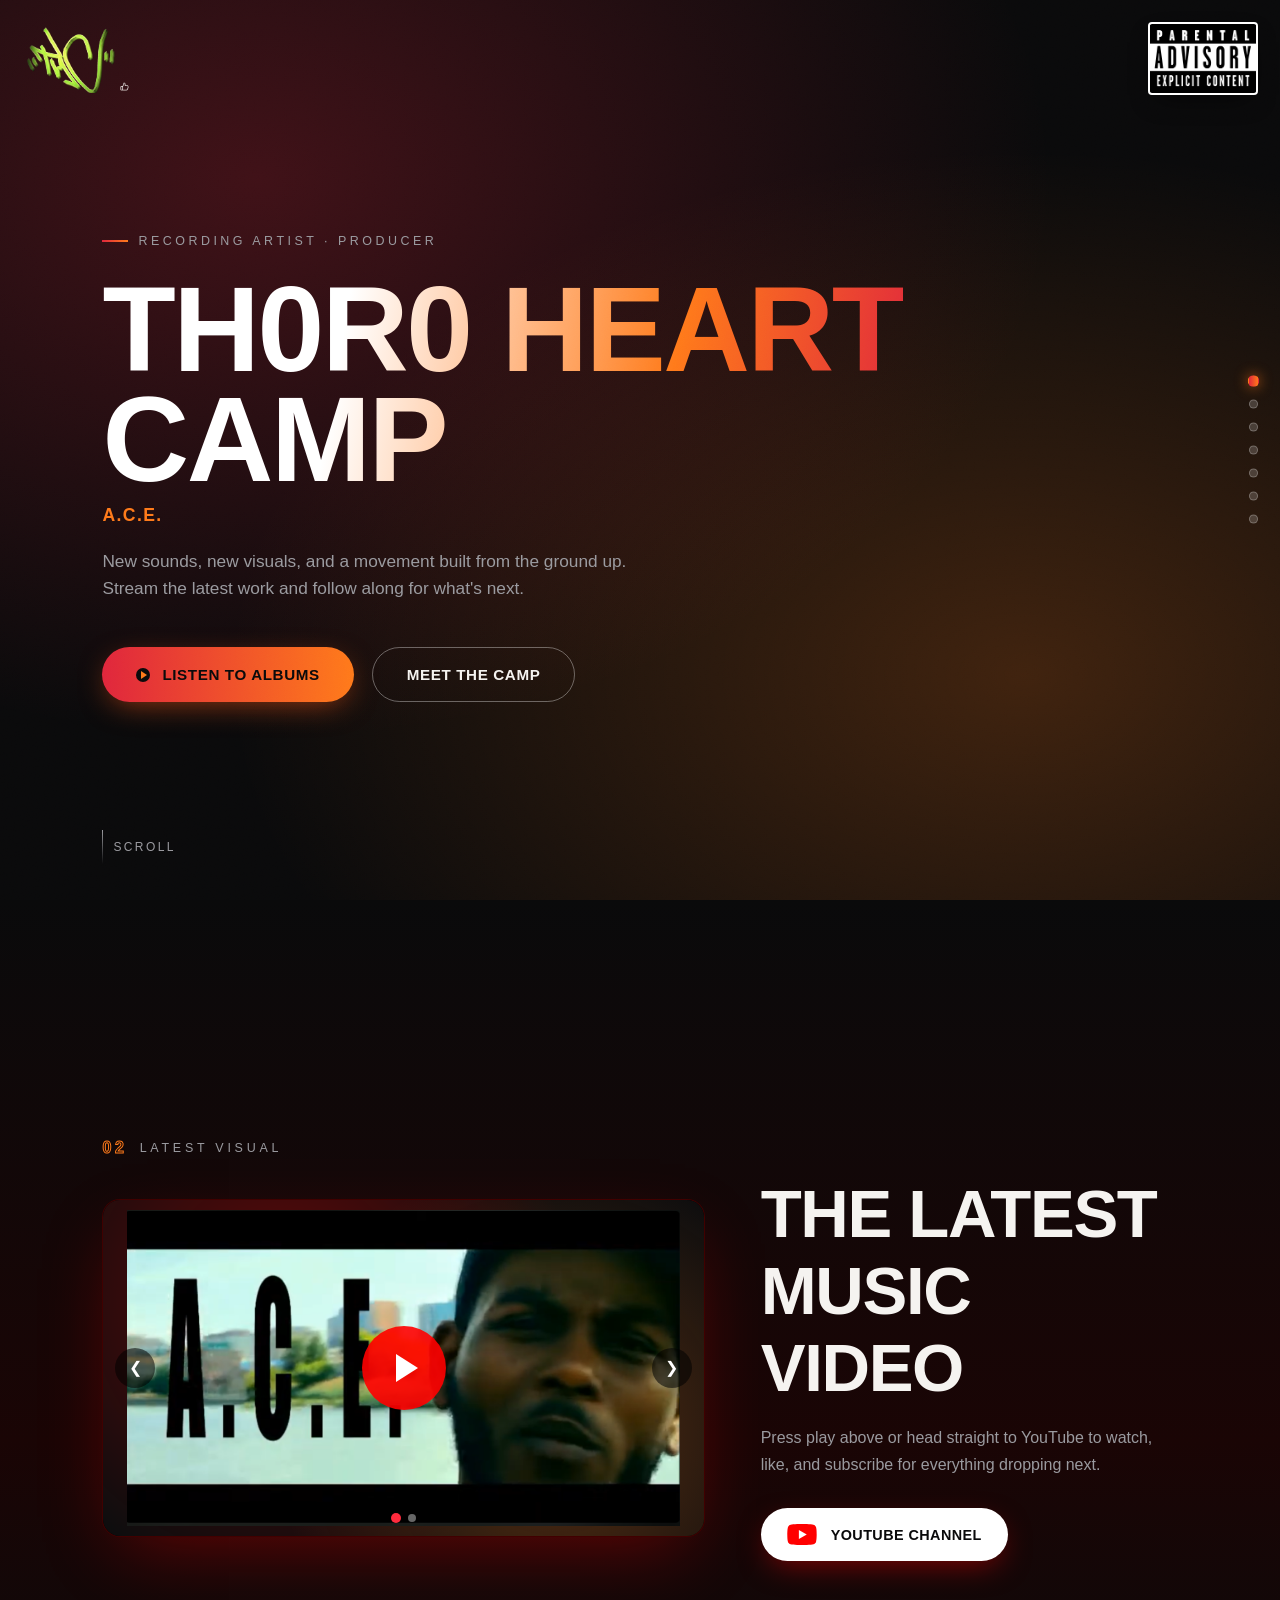
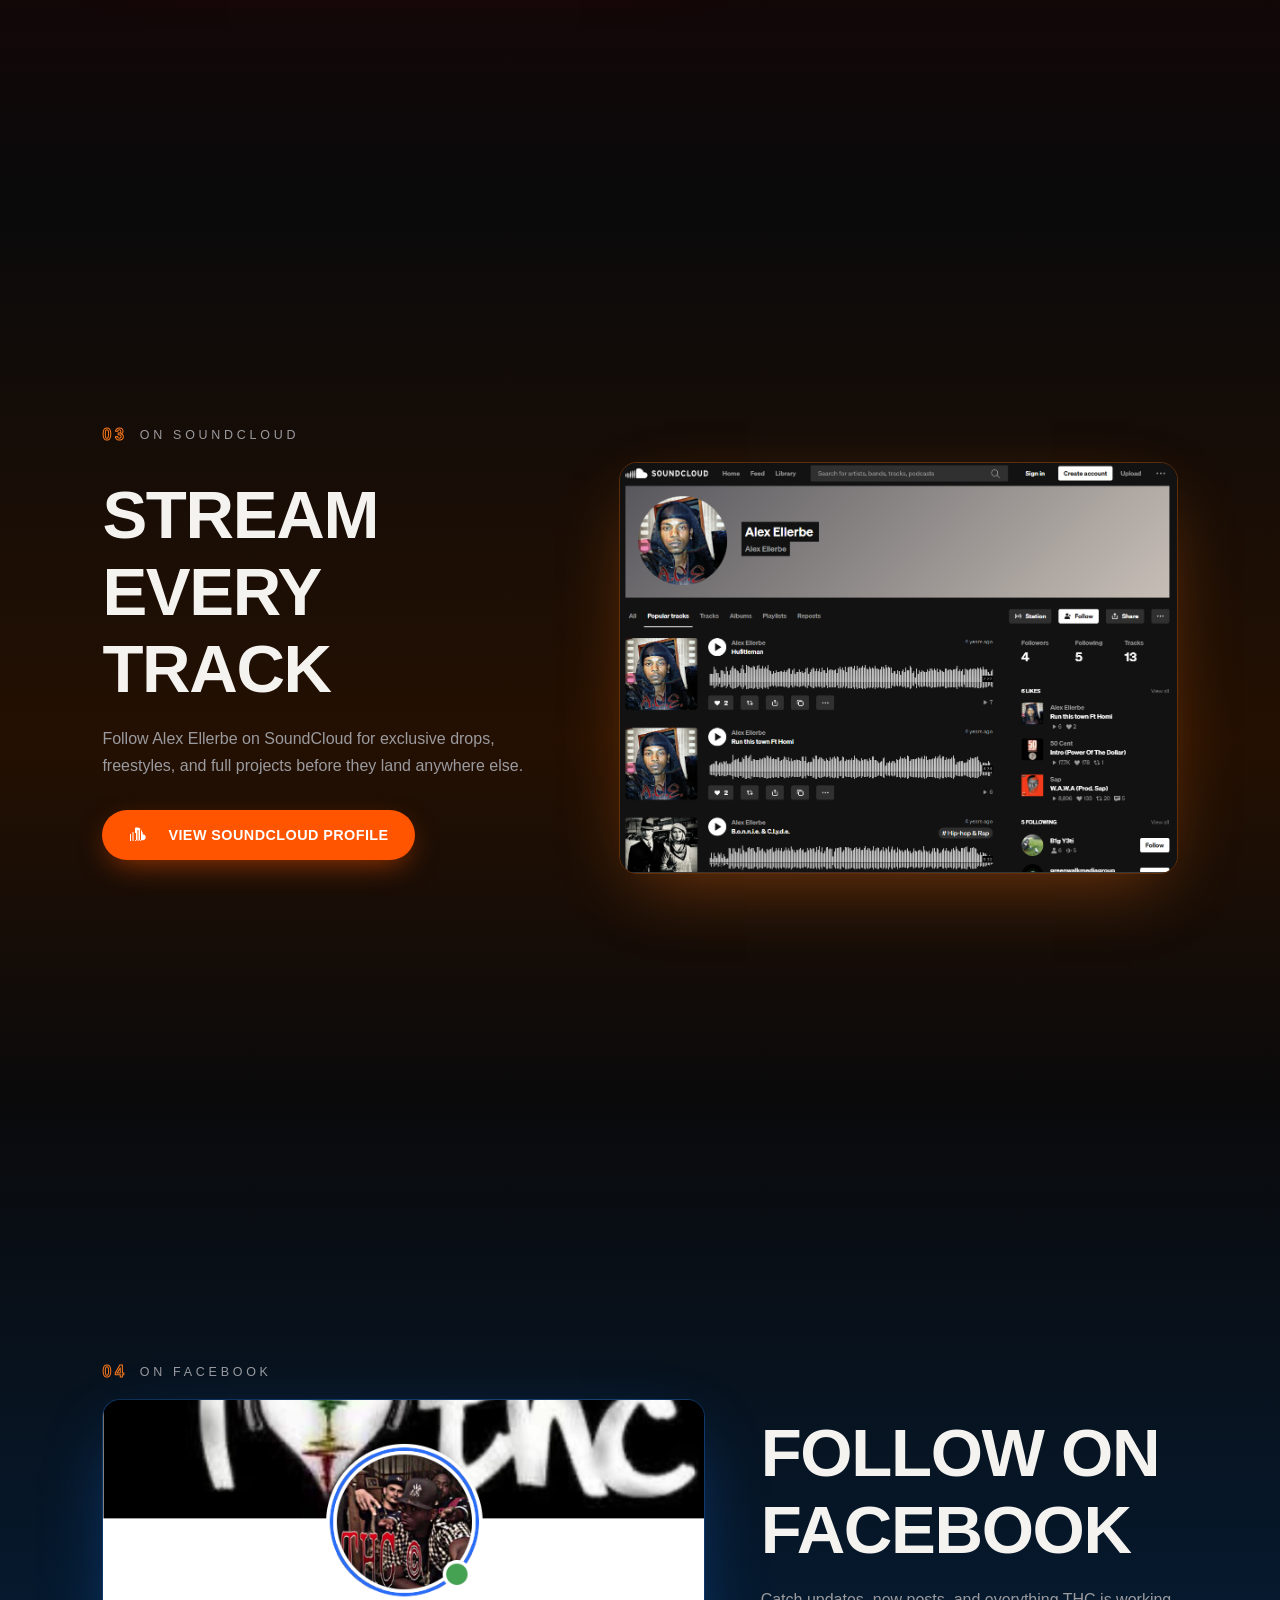
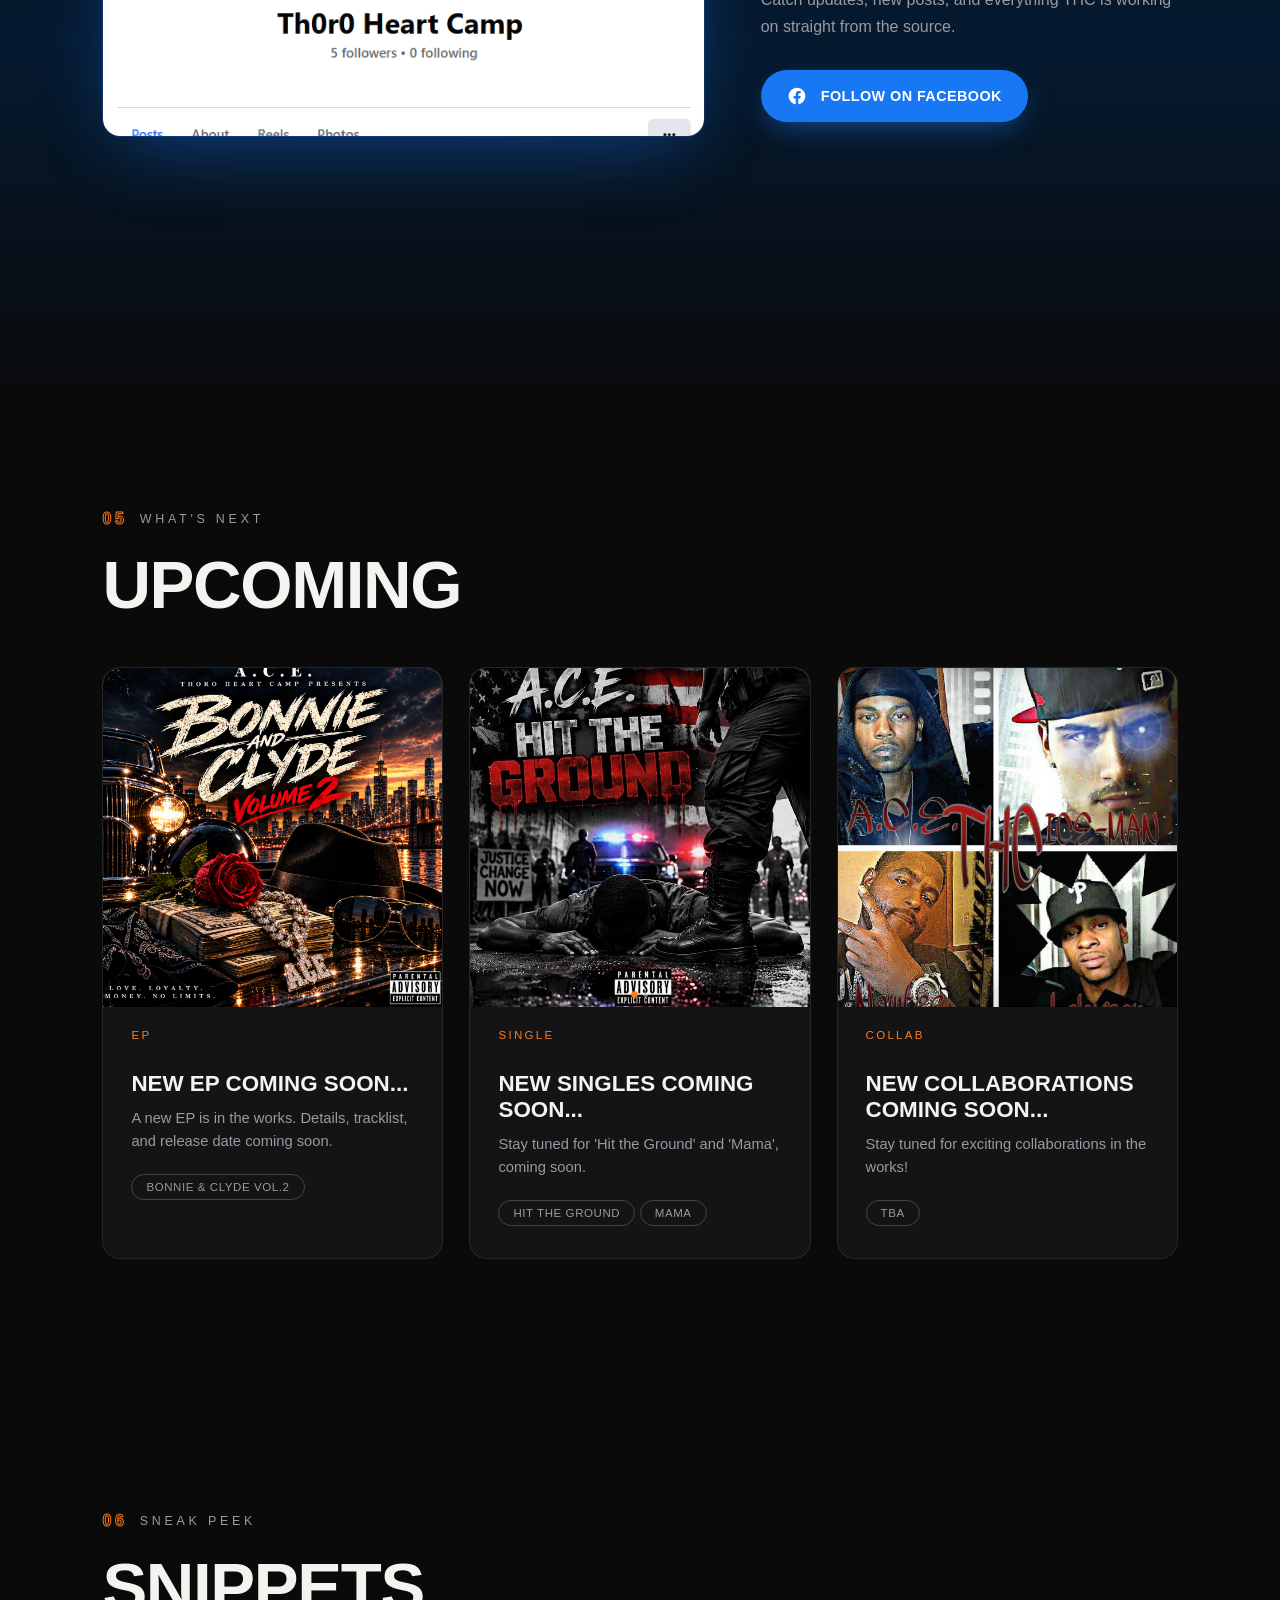
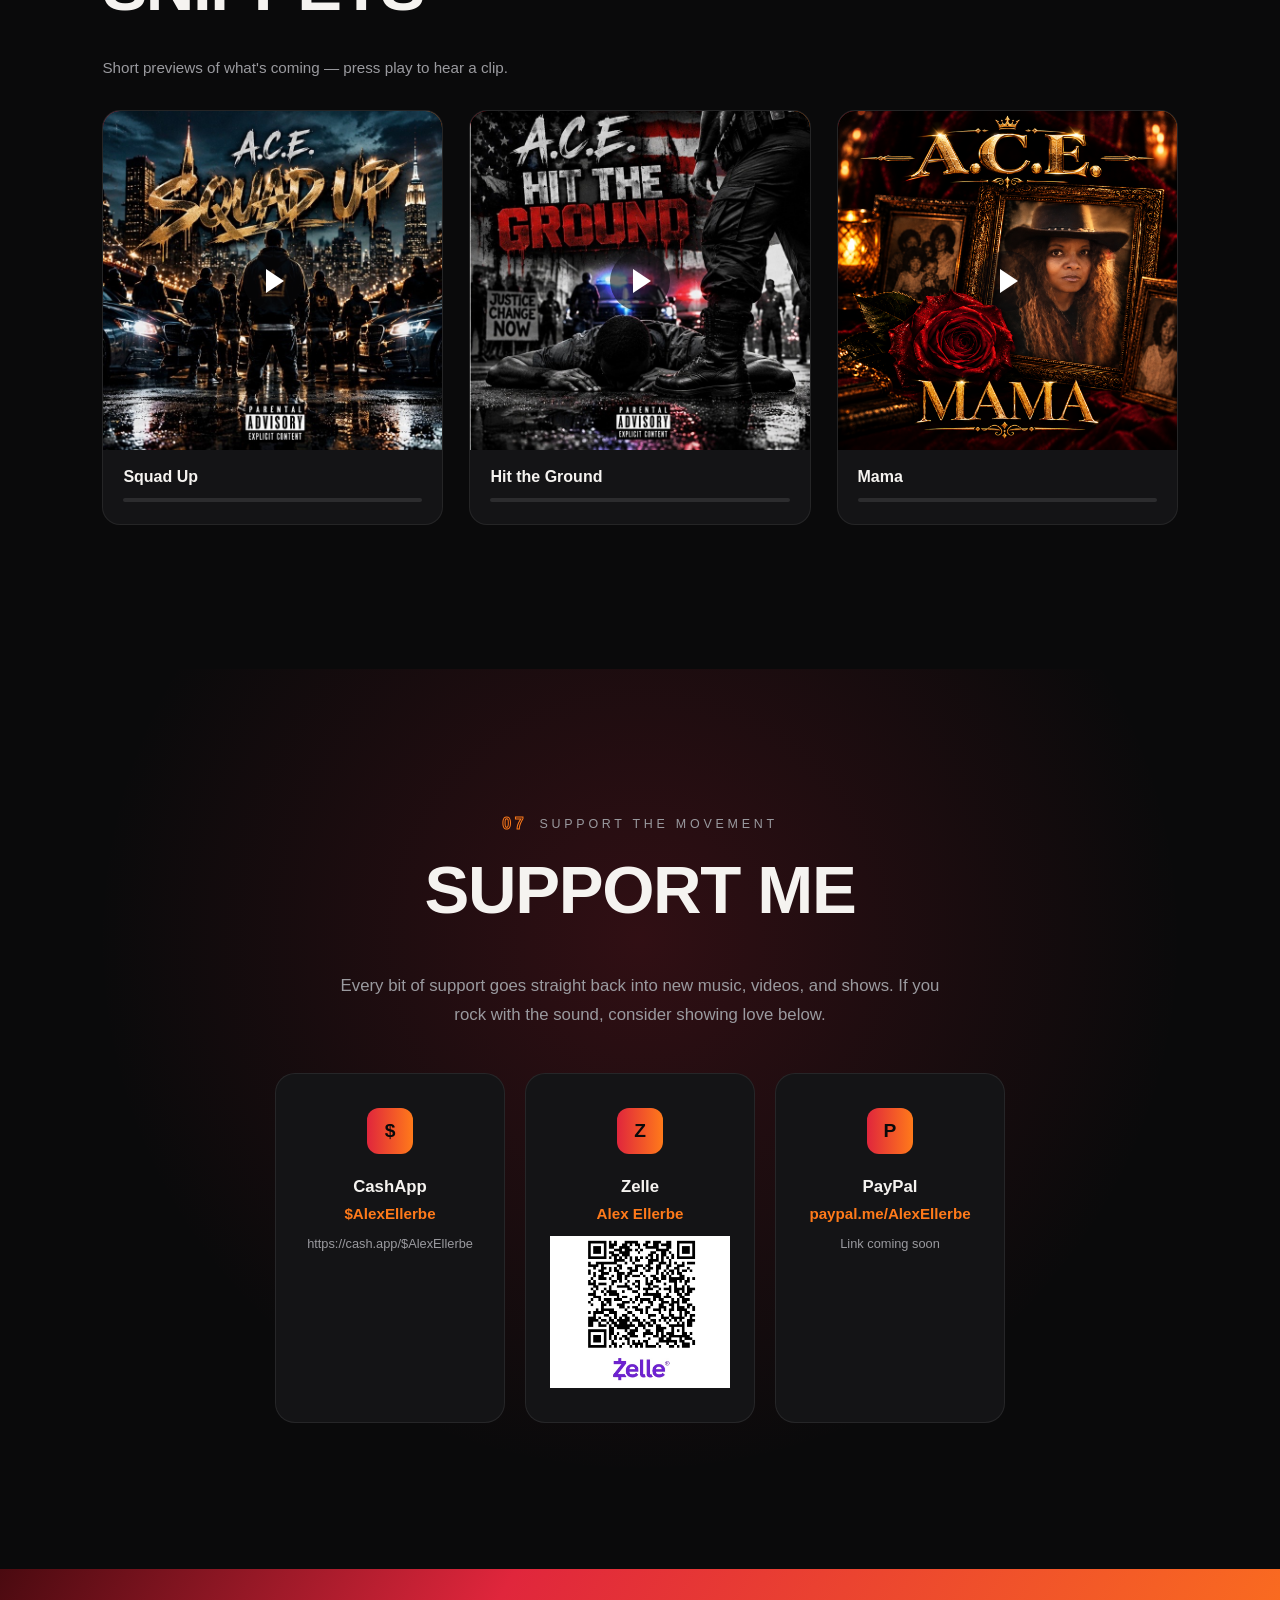
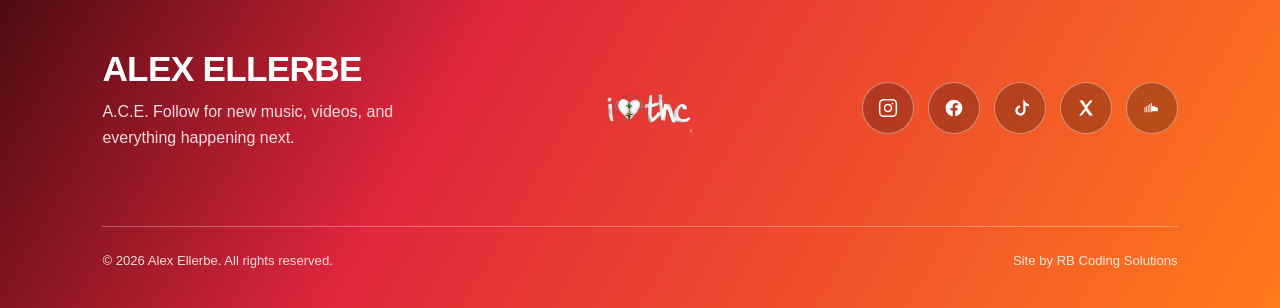
==== commit f98c36fa: "mama snippet release" ====
--- a/index.html
+++ b/index.html
@@ -593,6 +593,24 @@
       </audio>
     </div>
 
+    <div class="snippet-card reveal">
+      <div class="snippet-cover">
+        <div class="cover-fallback">Mama</div>
+        <img src="gallery/9591.png" alt="Mama snippet cover art" onerror="this.remove()">
+        <button class="snippet-play" aria-label="Play snippet">
+          <span class="tri3"></span>
+          <span class="bars3"><span></span><span></span><span></span></span>
+        </button>
+      </div>
+      <div class="snippet-info">
+        <div class="snippet-title">Mama</div>
+        <div class="snippet-bar"><div class="snippet-fill"></div></div>
+      </div>
+      <audio preload="none">
+        <source src="audio/snippetmama.mp3" type="audio/mpeg">
+      </audio>
+    </div>
+
     <!-- <div class="snippet-card reveal">
       <div class="snippet-cover">
         <div class="cover-fallback">SGL</div>
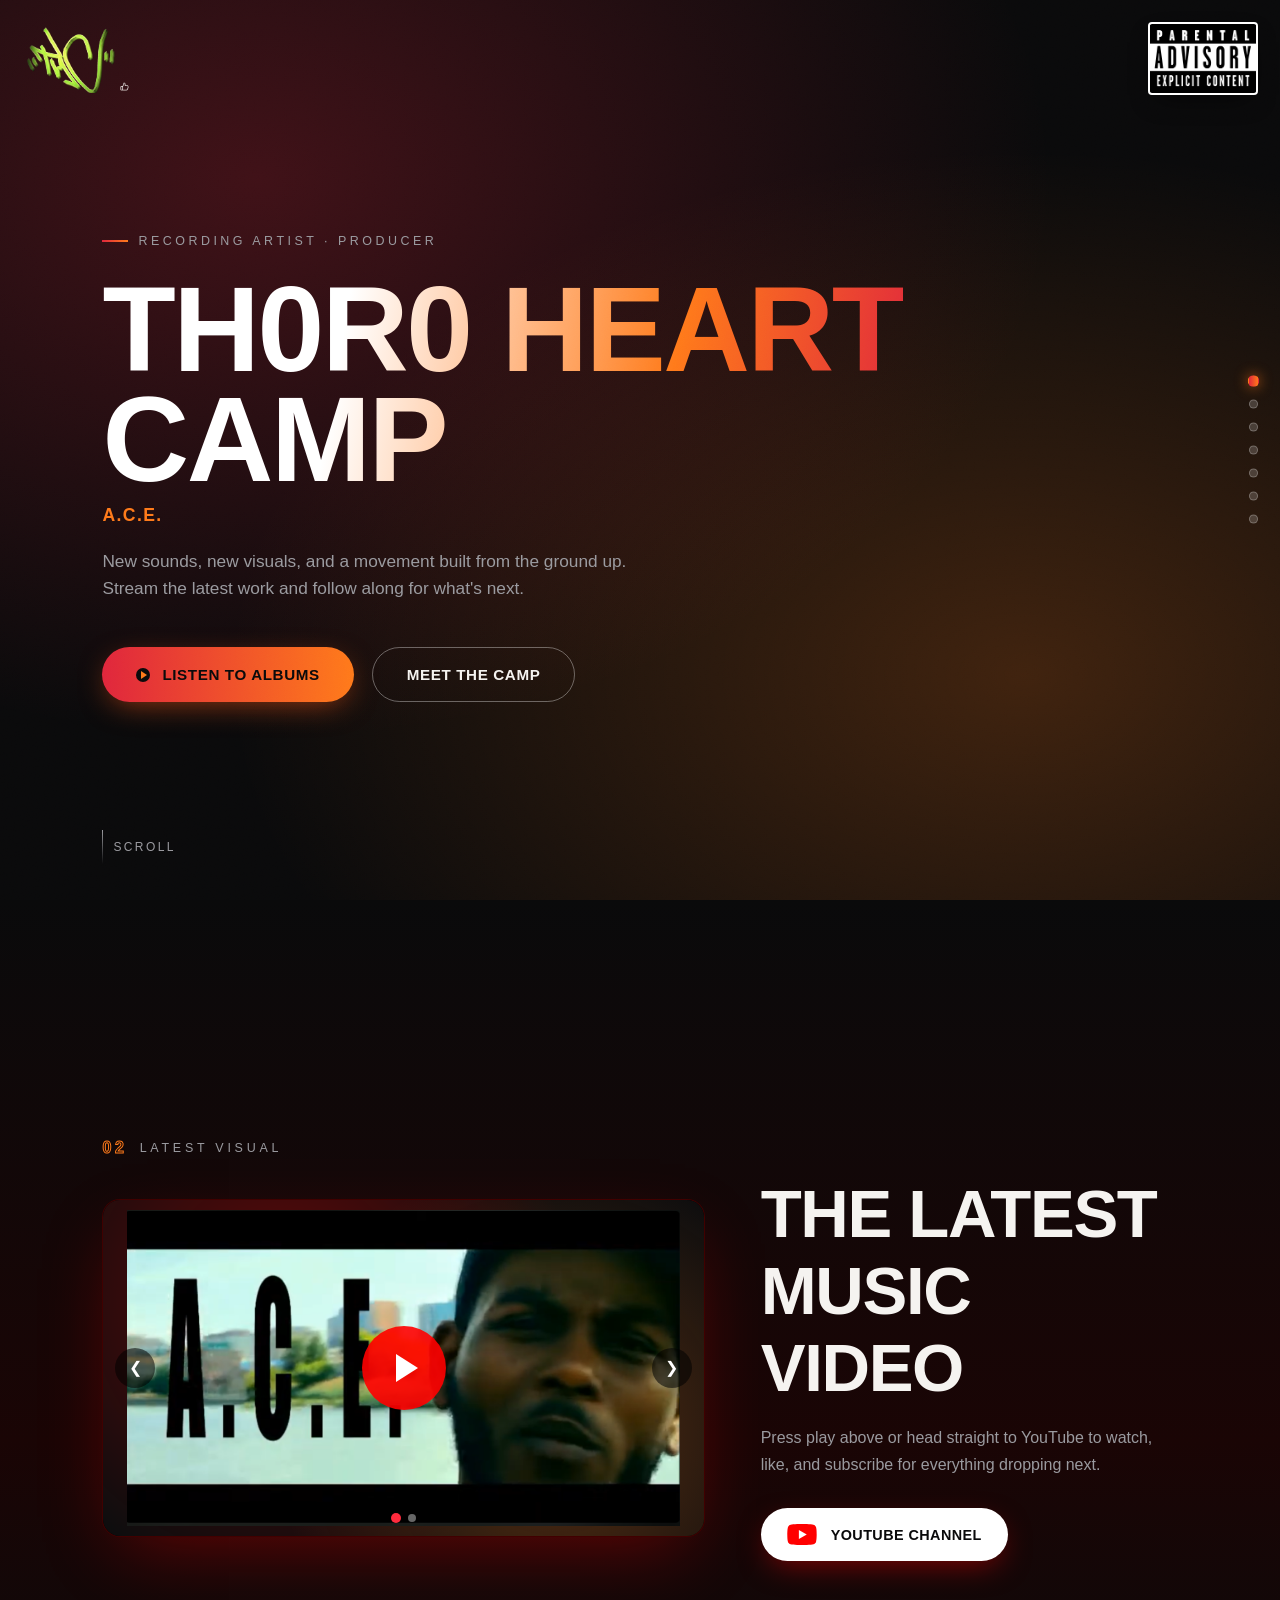
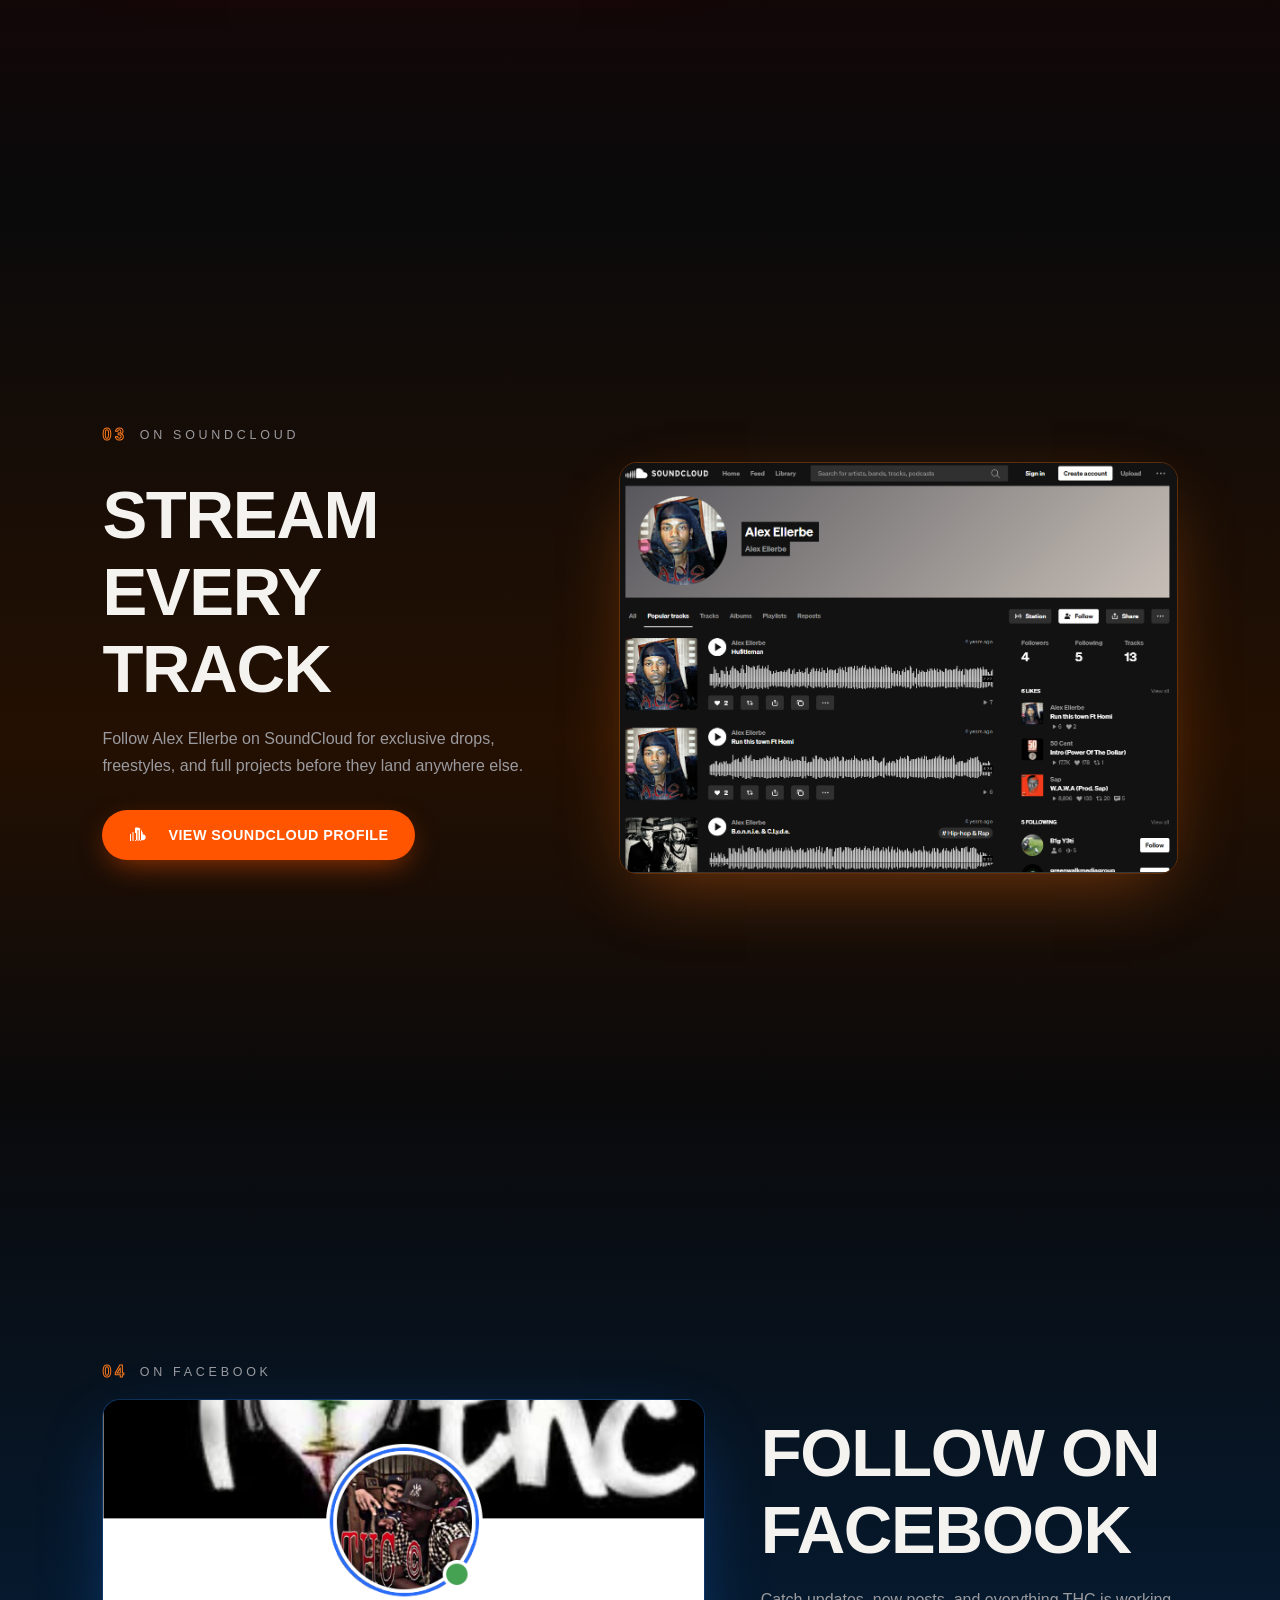
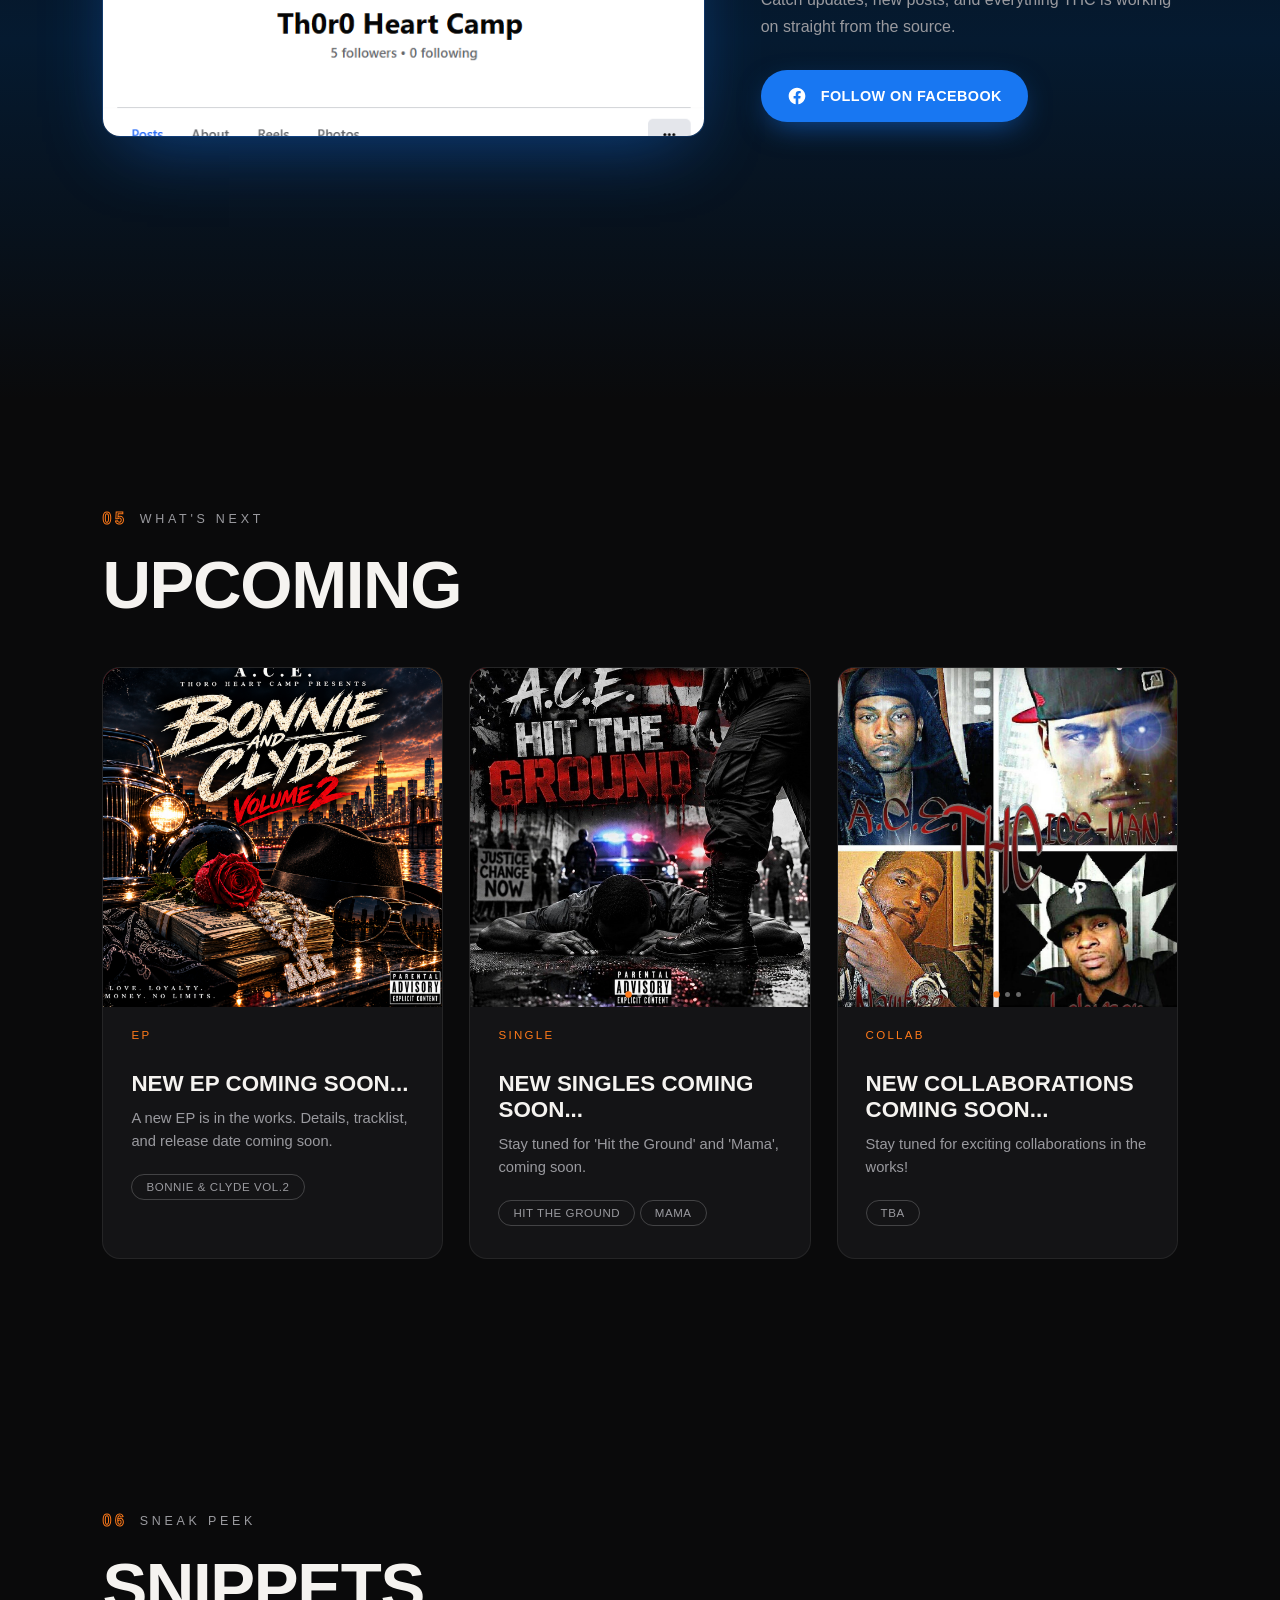
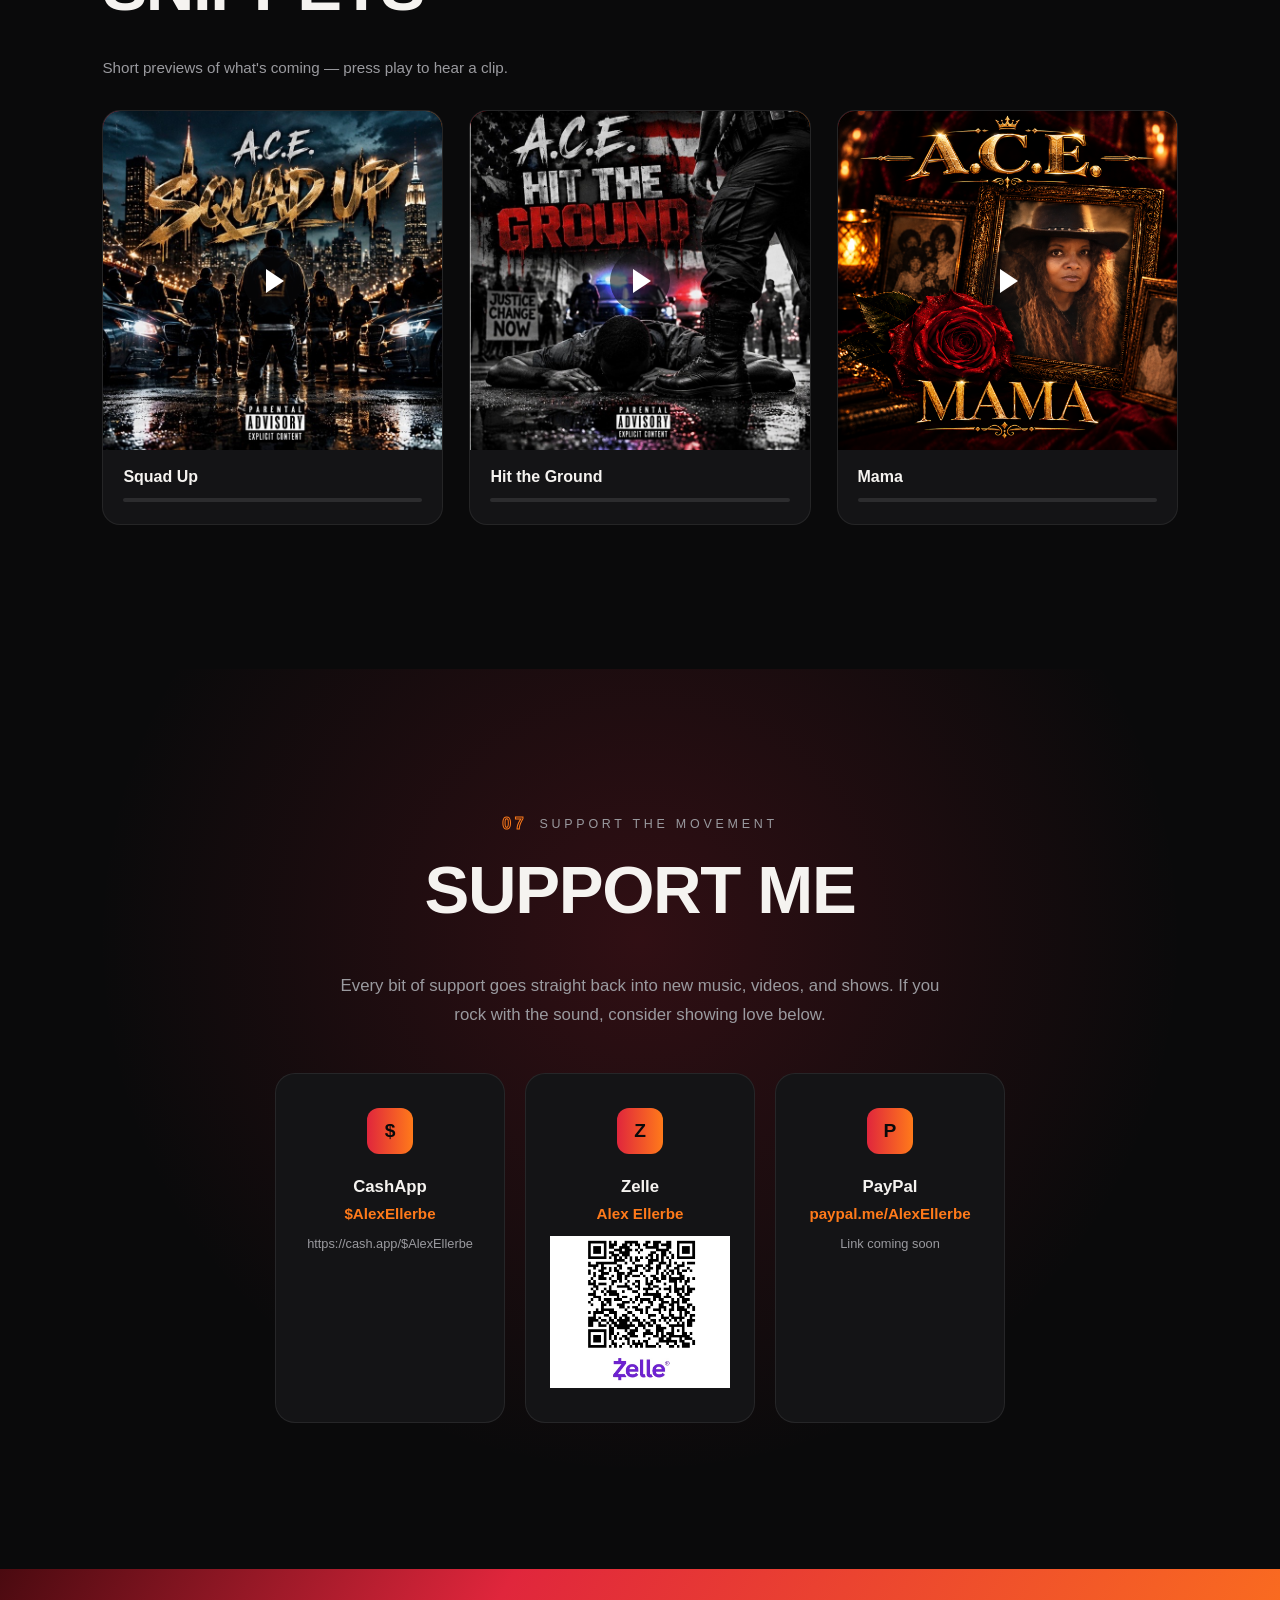
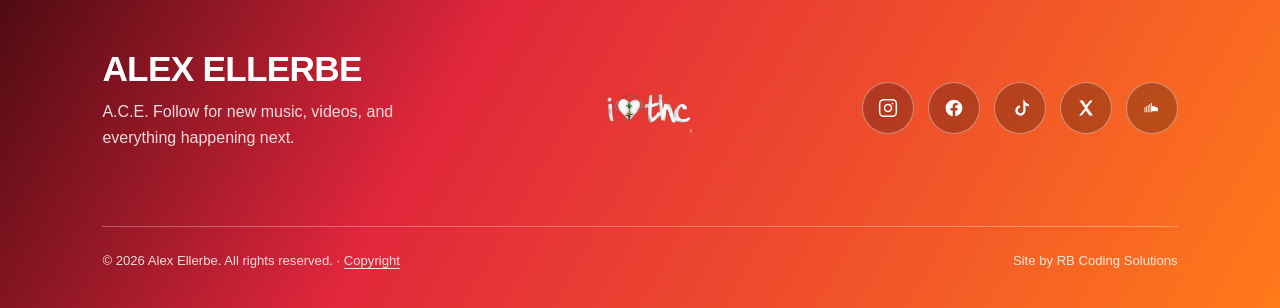
==== commit 6c675ba5: "Copyright added" ====
--- a/index.html
+++ b/index.html
@@ -339,6 +339,35 @@
   .social-btn:hover{ background:#0a0a0b; border-color:#0a0a0b; transform:translateY(-4px); }
   .social-btn svg{ width:20px; height:20px; }
   .foot-bottom{ display:flex; justify-content:space-between; flex-wrap:wrap; gap:14px; border-top:1px solid rgba(255,255,255,.3); padding-top:26px; color:rgba(255,255,255,.85); font-size:.82rem; }
+
+  /* ---------- COPYRIGHT NOTICE OVERLAY ---------- */
+  .copyright-link{
+    background:none; border:none; padding:0; color:rgba(255,255,255,.85); font-size:inherit; font-family:inherit;
+    text-decoration:underline; text-underline-offset:3px; cursor:pointer;
+  }
+  .copyright-link:hover{ color:#fff; }
+  .copyright-overlay{
+    position:fixed; inset:0; z-index:2000; display:flex; align-items:center; justify-content:center; padding:24px;
+    background:rgba(5,5,6,.82); backdrop-filter:blur(6px);
+    opacity:0; visibility:hidden; pointer-events:none;
+    transition:opacity .3s ease, visibility 0s linear .3s;
+  }
+  .copyright-overlay.open{ opacity:1; visibility:visible; pointer-events:auto; transition:opacity .3s ease; }
+  .copyright-box{
+    position:relative; width:100%; max-width:680px; max-height:85vh; overflow-y:auto;
+    background:var(--bg-2); border:1px solid rgba(255,255,255,.1); border-radius:18px; padding:40px 36px 36px;
+    box-shadow:0 30px 80px -20px rgba(0,0,0,.8);
+  }
+  .copyright-box::before{ content:""; position:absolute; top:0; left:0; right:0; height:3px; background:var(--grad); border-radius:18px 18px 0 0; }
+  .copyright-box h2{ font-size:clamp(1.1rem,3vw,1.5rem); line-height:1.25; margin-bottom:20px; padding-right:36px; }
+  .copyright-box p{ color:var(--muted); font-size:.92rem; line-height:1.7; margin:0 0 14px; }
+  .copyright-box p:last-child{ margin-bottom:0; }
+  .copyright-close{
+    position:absolute; top:14px; right:14px; width:36px; height:36px; border-radius:50%; border:none;
+    background:rgba(255,255,255,.08); color:var(--ink); font-size:1.3rem; line-height:1;
+    display:flex; align-items:center; justify-content:center; transition:background .2s ease;
+  }
+  .copyright-close:hover{ background:rgba(255,255,255,.18); }
 
   ::selection{ background:var(--orange); color:#0a0a0b; }
 </style>
@@ -711,10 +740,23 @@
     </div>
   </div>
   <div class="foot-bottom">
-    <span>© 2026 Alex Ellerbe. All rights reserved.</span>
+    <span>© 2026 Alex Ellerbe. All rights reserved. &middot; <button type="button" class="copyright-link" id="openCopyright">Copyright</button></span>
     <span>Site by RB Coding Solutions</span>
   </div>
 </footer>
+
+<!-- COPYRIGHT NOTICE OVERLAY — edit the text below directly -->
+<div class="copyright-overlay" id="copyrightOverlay" role="dialog" aria-modal="true" aria-labelledby="copyrightTitle">
+  <div class="copyright-box">
+    <button type="button" class="copyright-close" id="closeCopyright" aria-label="Close">&times;</button>
+    <h2 id="copyrightTitle">Copyright Disclaimer &amp; Notice of Ownership</h2>
+    <p>All music, beats, instrumentals, samples, recordings, compositions, and other copyrighted material featured on this website remain the property of their respective copyright owners unless otherwise stated.</p>
+    <p>A.C.E. / Thoro Heart Camp does not claim ownership of any third-party copyrighted material used or referenced on this website without authorization or an applicable license.</p>
+    <p>Any third-party music or copyrighted material is presented for promotional, informational, commentary, or illustrative purposes only, where applicable. All rights belong to their respective owners.</p>
+    <p>No infringement of copyright is intended. If you are a copyright owner or authorized representative and believe that material appearing on this website infringes your rights, please contact us so that the matter can be reviewed and addressed appropriately.</p>
+    <p>All original music, lyrics, recordings, artwork, and other creative works owned by A.C.E. / Thoro Heart Camp remain the intellectual property of their respective creators and may not be reproduced, distributed, or used without permission.</p>
+  </div>
+</div>
 
 <script>
   // ---- Upcoming card cover slideshows ----
@@ -880,8 +922,22 @@
       });
     });
   })();
+
+  // ---- Copyright notice overlay ----
+  (function(){
+    const overlay = document.getElementById('copyrightOverlay');
+    const openBtn = document.getElementById('openCopyright');
+    const closeBtn = document.getElementById('closeCopyright');
+    if(!overlay || !openBtn) return;
+    function openC(){ overlay.classList.add('open'); document.body.style.overflow = 'hidden'; closeBtn.focus(); }
+    function closeC(){ overlay.classList.remove('open'); document.body.style.overflow = ''; openBtn.focus(); }
+    openBtn.addEventListener('click', openC);
+    closeBtn.addEventListener('click', closeC);
+    overlay.addEventListener('click', (e)=>{ if(e.target === overlay) closeC(); });
+    document.addEventListener('keydown', (e)=>{ if(e.key === 'Escape' && overlay.classList.contains('open')) closeC(); });
+  })();
 </script>
-</script>
+
 
 </body>
-</html>
+</html>
